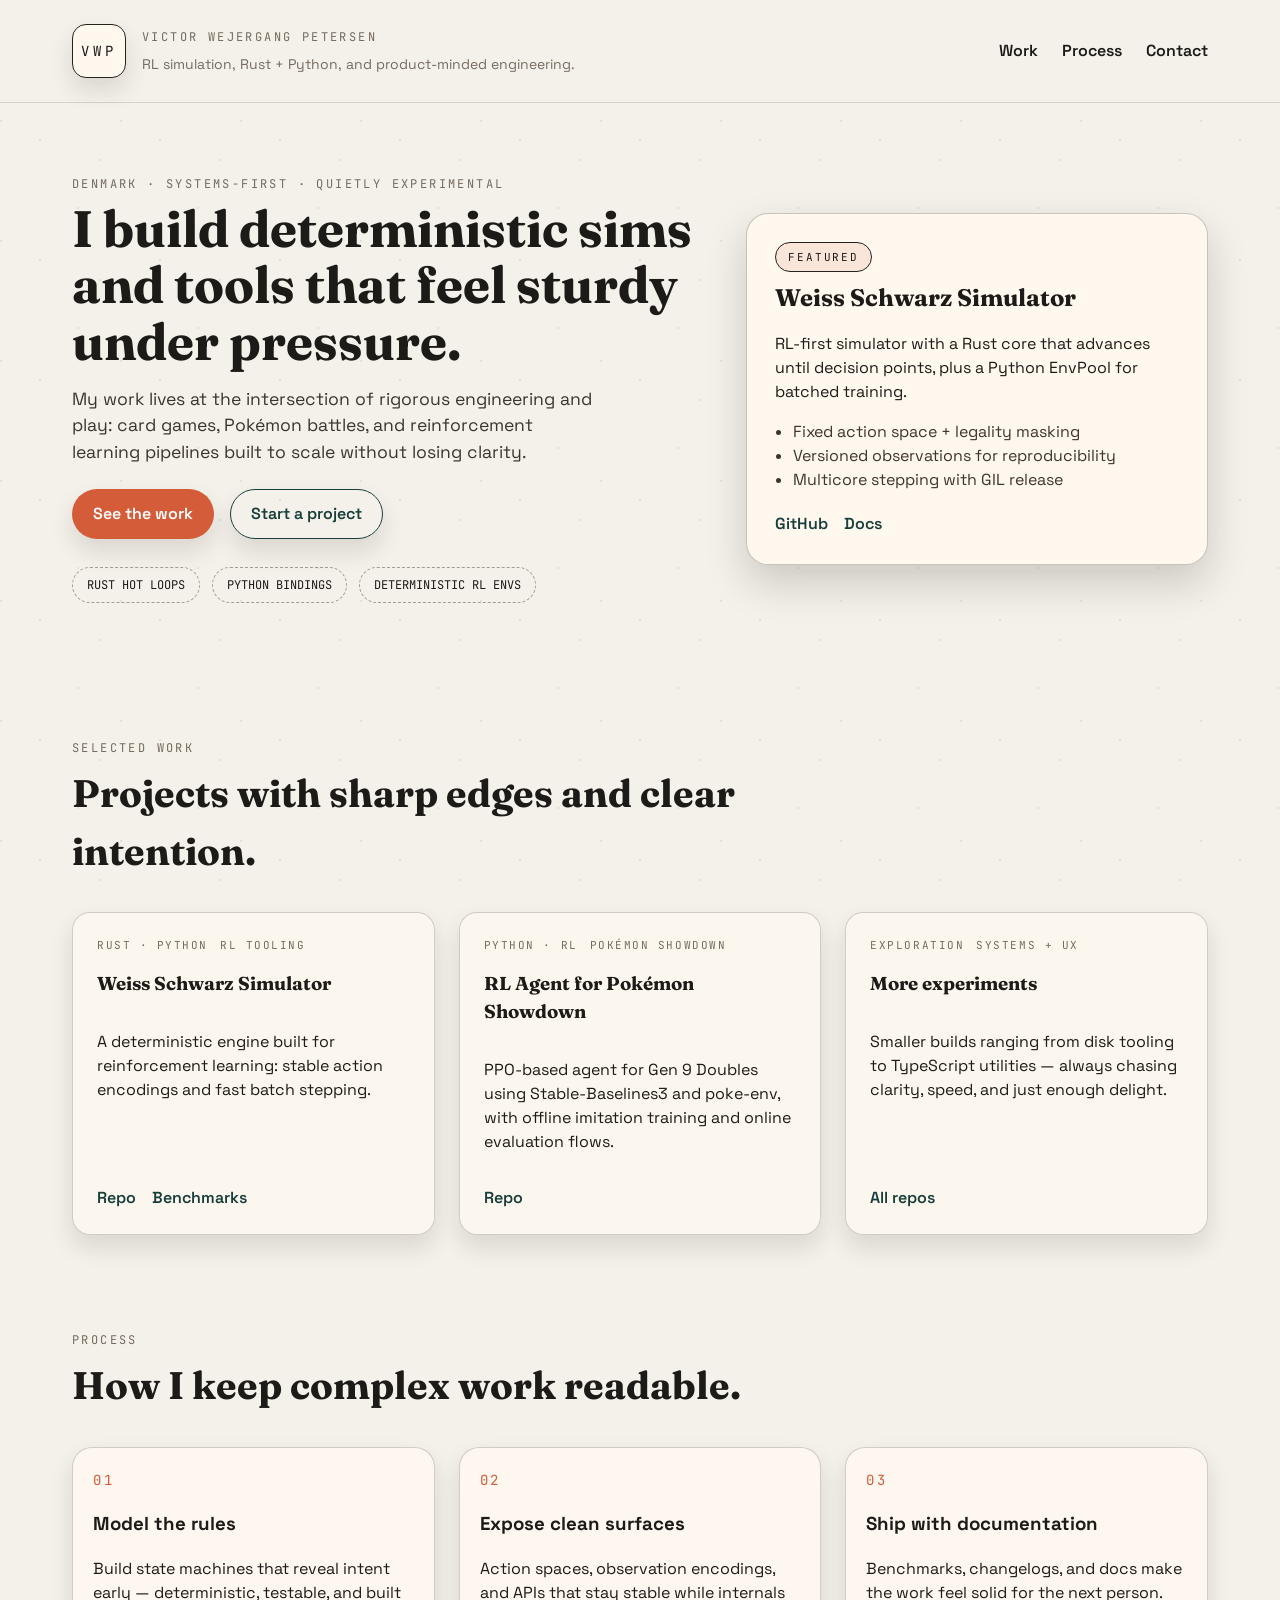
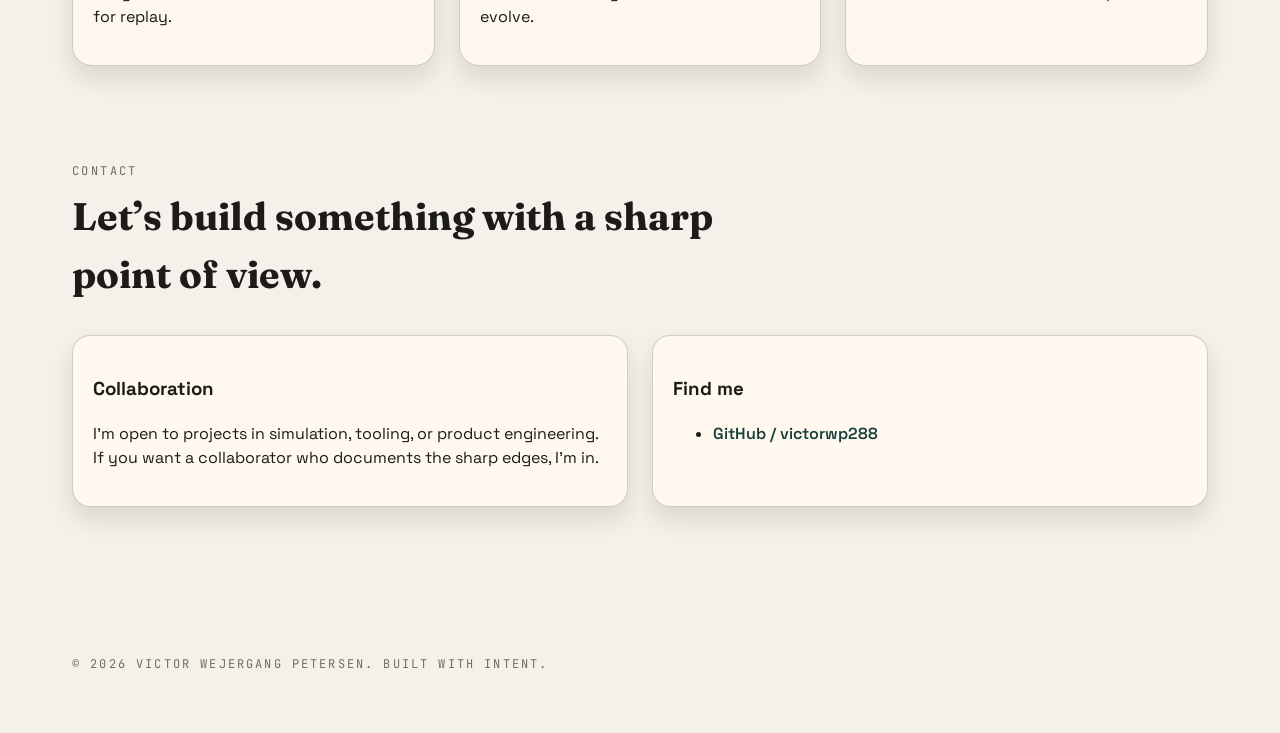
==== index.html @ e4e2240c "init" ====
<!doctype html>
<html lang="en">
  <head>
    <meta charset="UTF-8" />
    <meta name="viewport" content="width=device-width, initial-scale=1" />
    <title>Victor W. Petersen — Portfolio</title>
    <meta
      name="description"
      content="Portfolio of Victor Wejergang Petersen — RL simulation, Rust + Python, and thoughtful product engineering."
    />
    <link rel="preconnect" href="https://fonts.googleapis.com" />
    <link rel="preconnect" href="https://fonts.gstatic.com" crossorigin />
    <link
      href="https://fonts.googleapis.com/css2?family=Fraunces:opsz,wght@9..144,300..900&family=JetBrains+Mono:wght@400;600&family=Space+Grotesk:wght@400;500;600;700&display=swap"
      rel="stylesheet"
    />
    <link rel="stylesheet" href="styles.css" />
  </head>
  <body>
    <div class="texture" aria-hidden="true"></div>

    <header class="site-header">
      <div class="brand">
        <div class="monogram" aria-hidden="true">VWP</div>
        <div>
          <p class="eyebrow">Victor Wejergang Petersen</p>
          <p class="tagline">RL simulation, Rust + Python, and product-minded engineering.</p>
        </div>
      </div>
      <nav class="site-nav">
        <a href="#work">Work</a>
        <a href="#process">Process</a>
        <a href="#contact">Contact</a>
      </nav>
    </header>

    <main>
      <section class="hero" id="top">
        <div class="hero-copy" data-reveal>
          <p class="eyebrow">Denmark · Systems-first · Quietly experimental</p>
          <h1>
            I build deterministic sims and tools that feel sturdy under pressure.
          </h1>
          <p class="lead">
            My work lives at the intersection of rigorous engineering and play: card
            games, Pokémon battles, and reinforcement learning pipelines built to
            scale without losing clarity.
          </p>
          <div class="cta">
            <a class="button" href="#work">See the work</a>
            <a class="button ghost" href="#contact">Start a project</a>
          </div>
          <div class="quick-facts">
            <span>Rust hot loops</span>
            <span>Python bindings</span>
            <span>Deterministic RL envs</span>
          </div>
        </div>

        <aside class="hero-card" data-reveal>
          <div class="stamp">Featured</div>
          <h2>Weiss Schwarz Simulator</h2>
          <p>
            RL-first simulator with a Rust core that advances until decision points,
            plus a Python EnvPool for batched training.
          </p>
          <ul>
            <li>Fixed action space + legality masking</li>
            <li>Versioned observations for reproducibility</li>
            <li>Multicore stepping with GIL release</li>
          </ul>
          <div class="card-links">
            <a href="https://github.com/victorwp288/weiss-schwarz-simulator">GitHub</a>
            <a href="https://victorwp288.github.io/weiss-schwarz-simulator/">Docs</a>
          </div>
        </aside>
      </section>

      <section class="section" id="work">
        <div class="section-header" data-reveal>
          <p class="eyebrow">Selected work</p>
          <h2>Projects with sharp edges and clear intention.</h2>
        </div>

        <div class="work-grid">
          <article class="work-card" data-reveal>
            <div class="work-meta">
              <span>Rust · Python</span>
              <span>RL tooling</span>
            </div>
            <h3>Weiss Schwarz Simulator</h3>
            <p>
              A deterministic engine built for reinforcement learning: stable action
              encodings and fast batch stepping.
            </p>
            <div class="work-links">
              <a href="https://github.com/victorwp288/weiss-schwarz-simulator">Repo</a>
              <a href="https://victorwp288.github.io/weiss-schwarz-simulator/benchmarks">Benchmarks</a>
            </div>
          </article>

          <article class="work-card" data-reveal>
            <div class="work-meta">
              <span>Python · RL</span>
              <span>Pokémon Showdown</span>
            </div>
            <h3>RL Agent for Pokémon Showdown</h3>
            <p>
              PPO-based agent for Gen 9 Doubles using Stable-Baselines3 and poke-env,
              with offline imitation training and online evaluation flows.
            </p>
            <div class="work-links">
              <a href="https://github.com/victorwp288/poke_rl_doubles">Repo</a>
            </div>
          </article>

          <article class="work-card" data-reveal>
            <div class="work-meta">
              <span>Exploration</span>
              <span>Systems + UX</span>
            </div>
            <h3>More experiments</h3>
            <p>
              Smaller builds ranging from disk tooling to TypeScript utilities —
              always chasing clarity, speed, and just enough delight.
            </p>
            <div class="work-links">
              <a href="https://github.com/victorwp288?tab=repositories">All repos</a>
            </div>
          </article>
        </div>
      </section>

      <section class="section" id="process">
        <div class="section-header" data-reveal>
          <p class="eyebrow">Process</p>
          <h2>How I keep complex work readable.</h2>
        </div>

        <div class="process-grid">
          <div class="process-card" data-reveal>
            <span class="process-number">01</span>
            <h3>Model the rules</h3>
            <p>
              Build state machines that reveal intent early — deterministic,
              testable, and built for replay.
            </p>
          </div>
          <div class="process-card" data-reveal>
            <span class="process-number">02</span>
            <h3>Expose clean surfaces</h3>
            <p>
              Action spaces, observation encodings, and APIs that stay stable while
              internals evolve.
            </p>
          </div>
          <div class="process-card" data-reveal>
            <span class="process-number">03</span>
            <h3>Ship with documentation</h3>
            <p>
              Benchmarks, changelogs, and docs make the work feel solid for the next
              person.
            </p>
          </div>
        </div>
      </section>

      <section class="section" id="contact">
        <div class="section-header" data-reveal>
          <p class="eyebrow">Contact</p>
          <h2>Let’s build something with a sharp point of view.</h2>
        </div>

        <div class="contact-grid" data-reveal>
          <div class="contact-card">
            <h3>Collaboration</h3>
            <p>
              I’m open to projects in simulation, tooling, or product engineering.
              If you want a collaborator who documents the sharp edges, I’m in.
            </p>
          </div>
          <div class="contact-card">
            <h3>Find me</h3>
            <ul>
              <li><a href="https://github.com/victorwp288">GitHub / victorwp288</a></li>
            </ul>
          </div>
        </div>
      </section>
    </main>

    <footer class="site-footer">
      <p>© <span id="year"></span> Victor Wejergang Petersen. Built with intent.</p>
    </footer>

    <script src="script.js"></script>
  </body>
</html>
---- styles.css ----
:root {
  color-scheme: light;
  --bg: #f4f1ea;
  --paper: #fff8ef;
  --ink: #1d1b18;
  --muted: #756b5f;
  --accent: #d45c39;
  --accent-dark: #173e3a;
  --border: #25211c;
  --shadow: 0 18px 40px rgba(23, 20, 16, 0.18);
  --shadow-soft: 0 12px 24px rgba(23, 20, 16, 0.12);
  --radius: 22px;
  --display: "Fraunces", serif;
  --body: "Space Grotesk", system-ui, sans-serif;
  --mono: "JetBrains Mono", ui-monospace, SFMono-Regular, SFMono-Regular, Menlo, Monaco, Consolas, "Liberation Mono",
    "Courier New", monospace;
}

* {
  box-sizing: border-box;
}

body {
  margin: 0;
  font-family: var(--body);
  background: var(--bg);
  color: var(--ink);
  line-height: 1.5;
}

.texture {
  position: fixed;
  inset: 0;
  pointer-events: none;
  background-image: url("data:image/svg+xml,%3Csvg xmlns='http://www.w3.org/2000/svg' width='120' height='120' viewBox='0 0 120 120'%3E%3Ccircle cx='1' cy='1' r='1' fill='%23d3cbbf'/%3E%3Ccircle cx='40' cy='20' r='1' fill='%23d3cbbf'/%3E%3Ccircle cx='78' cy='88' r='1' fill='%23d3cbbf'/%3E%3Ccircle cx='100' cy='40' r='1' fill='%23d3cbbf'/%3E%3C/svg%3E");
  opacity: 0.45;
  mix-blend-mode: multiply;
  z-index: 0;
}

.site-header {
  position: sticky;
  top: 0;
  z-index: 10;
  display: flex;
  justify-content: space-between;
  align-items: center;
  padding: 24px clamp(24px, 6vw, 72px);
  background: rgba(244, 241, 234, 0.85);
  backdrop-filter: blur(8px);
  border-bottom: 1px solid rgba(37, 33, 28, 0.15);
}

.brand {
  display: flex;
  gap: 16px;
  align-items: center;
}

.monogram {
  width: 54px;
  height: 54px;
  display: grid;
  place-items: center;
  font-family: var(--mono);
  font-size: 14px;
  letter-spacing: 0.3em;
  border: 1px solid var(--border);
  border-radius: 14px;
  background: var(--paper);
  box-shadow: var(--shadow-soft);
}

.eyebrow {
  font-family: var(--mono);
  font-size: 12px;
  text-transform: uppercase;
  letter-spacing: 0.2em;
  color: var(--muted);
  margin: 0 0 8px 0;
}

.tagline {
  margin: 0;
  font-size: 14px;
  color: var(--muted);
}

.site-nav {
  display: flex;
  gap: 24px;
  font-weight: 600;
}

.site-nav a {
  text-decoration: none;
  color: var(--ink);
  position: relative;
}

.site-nav a::after {
  content: "";
  position: absolute;
  left: 0;
  bottom: -6px;
  width: 100%;
  height: 2px;
  background: var(--accent);
  transform: scaleX(0);
  transform-origin: right;
  transition: transform 0.25s ease;
}

.site-nav a:hover::after,
.site-nav a:focus-visible::after {
  transform: scaleX(1);
  transform-origin: left;
}

main {
  position: relative;
  z-index: 1;
  padding: 0 clamp(24px, 6vw, 72px) 80px;
}

.hero {
  display: grid;
  grid-template-columns: minmax(0, 1.15fr) minmax(0, 0.85fr);
  gap: 48px;
  padding: 72px 0 64px;
  align-items: center;
}

.hero h1 {
  font-family: var(--display);
  font-size: clamp(2.6rem, 4vw, 4.4rem);
  margin: 0 0 16px;
  line-height: 1.1;
}

.lead {
  font-size: 1.1rem;
  margin: 0 0 24px;
  color: #3c352d;
  max-width: 520px;
}

.cta {
  display: flex;
  gap: 16px;
  flex-wrap: wrap;
}

.button {
  display: inline-flex;
  align-items: center;
  gap: 10px;
  padding: 12px 20px;
  border-radius: 999px;
  background: var(--accent);
  color: #fff;
  font-weight: 600;
  text-decoration: none;
  box-shadow: var(--shadow-soft);
  border: 1px solid transparent;
}

.button.ghost {
  background: transparent;
  color: var(--accent-dark);
  border-color: var(--accent-dark);
}

.quick-facts {
  display: flex;
  flex-wrap: wrap;
  gap: 12px;
  margin-top: 28px;
}

.quick-facts span {
  padding: 8px 14px;
  border-radius: 999px;
  border: 1px dashed rgba(37, 33, 28, 0.4);
  font-family: var(--mono);
  font-size: 12px;
  text-transform: uppercase;
}

.hero-card {
  position: relative;
  padding: 28px;
  border-radius: var(--radius);
  background: var(--paper);
  border: 1px solid rgba(37, 33, 28, 0.25);
  box-shadow: var(--shadow);
}

.hero-card h2 {
  font-family: var(--display);
  margin: 8px 0 12px;
}

.hero-card ul {
  padding-left: 18px;
  margin: 0 0 20px;
  color: #3c352d;
}

.stamp {
  display: inline-block;
  padding: 6px 12px;
  border-radius: 999px;
  border: 1px solid var(--border);
  font-family: var(--mono);
  font-size: 11px;
  letter-spacing: 0.18em;
  text-transform: uppercase;
  background: rgba(212, 92, 57, 0.12);
}

.card-links {
  display: flex;
  gap: 16px;
}

.card-links a,
.work-links a,
.contact-card a {
  color: var(--accent-dark);
  font-weight: 600;
  text-decoration: none;
}

.section {
  padding: 72px 0 24px;
}

.section-header {
  max-width: 720px;
  margin-bottom: 32px;
}

.section-header h2 {
  font-family: var(--display);
  font-size: clamp(2rem, 3vw, 3rem);
  margin: 0;
}

.work-grid {
  display: grid;
  grid-template-columns: repeat(auto-fit, minmax(240px, 1fr));
  gap: 24px;
}

.work-card {
  padding: 24px;
  border-radius: 18px;
  border: 1px solid rgba(37, 33, 28, 0.2);
  background: rgba(255, 248, 239, 0.75);
  box-shadow: var(--shadow-soft);
  display: flex;
  flex-direction: column;
  gap: 16px;
}

.work-meta {
  display: flex;
  gap: 12px;
  font-family: var(--mono);
  font-size: 11px;
  text-transform: uppercase;
  letter-spacing: 0.14em;
  color: var(--muted);
}

.work-card h3 {
  font-family: var(--display);
  margin: 0;
}

.work-links {
  display: flex;
  gap: 16px;
  margin-top: auto;
}

.process-grid {
  display: grid;
  grid-template-columns: repeat(auto-fit, minmax(220px, 1fr));
  gap: 24px;
}

.process-card {
  padding: 20px;
  border-radius: 20px;
  border: 1px solid rgba(37, 33, 28, 0.2);
  background: #fdf7ef;
  box-shadow: var(--shadow-soft);
}

.process-number {
  font-family: var(--mono);
  font-size: 14px;
  letter-spacing: 0.2em;
  color: var(--accent);
}

.contact-grid {
  display: grid;
  grid-template-columns: repeat(auto-fit, minmax(220px, 1fr));
  gap: 24px;
}

.contact-card {
  padding: 20px;
  border-radius: 18px;
  border: 1px solid rgba(37, 33, 28, 0.2);
  background: var(--paper);
  box-shadow: var(--shadow-soft);
}

.site-footer {
  padding: 32px clamp(24px, 6vw, 72px) 48px;
  font-family: var(--mono);
  font-size: 12px;
  text-transform: uppercase;
  letter-spacing: 0.18em;
  color: var(--muted);
}

[data-reveal] {
  opacity: 0;
  transform: translateY(18px);
  transition: opacity 0.6s ease, transform 0.6s ease;
}

[data-reveal].is-visible {
  opacity: 1;
  transform: translateY(0);
}

@media (max-width: 900px) {
  .site-header {
    flex-direction: column;
    align-items: flex-start;
    gap: 16px;
  }

  .hero {
    grid-template-columns: 1fr;
  }

  .site-nav {
    flex-wrap: wrap;
  }
}

@media (max-width: 600px) {
  .cta {
    flex-direction: column;
  }

  .site-header {
    position: static;
  }
}

@media (prefers-reduced-motion: reduce) {
  * {
    scroll-behavior: auto !important;
  }

  [data-reveal] {
    transition: none;
  }
}
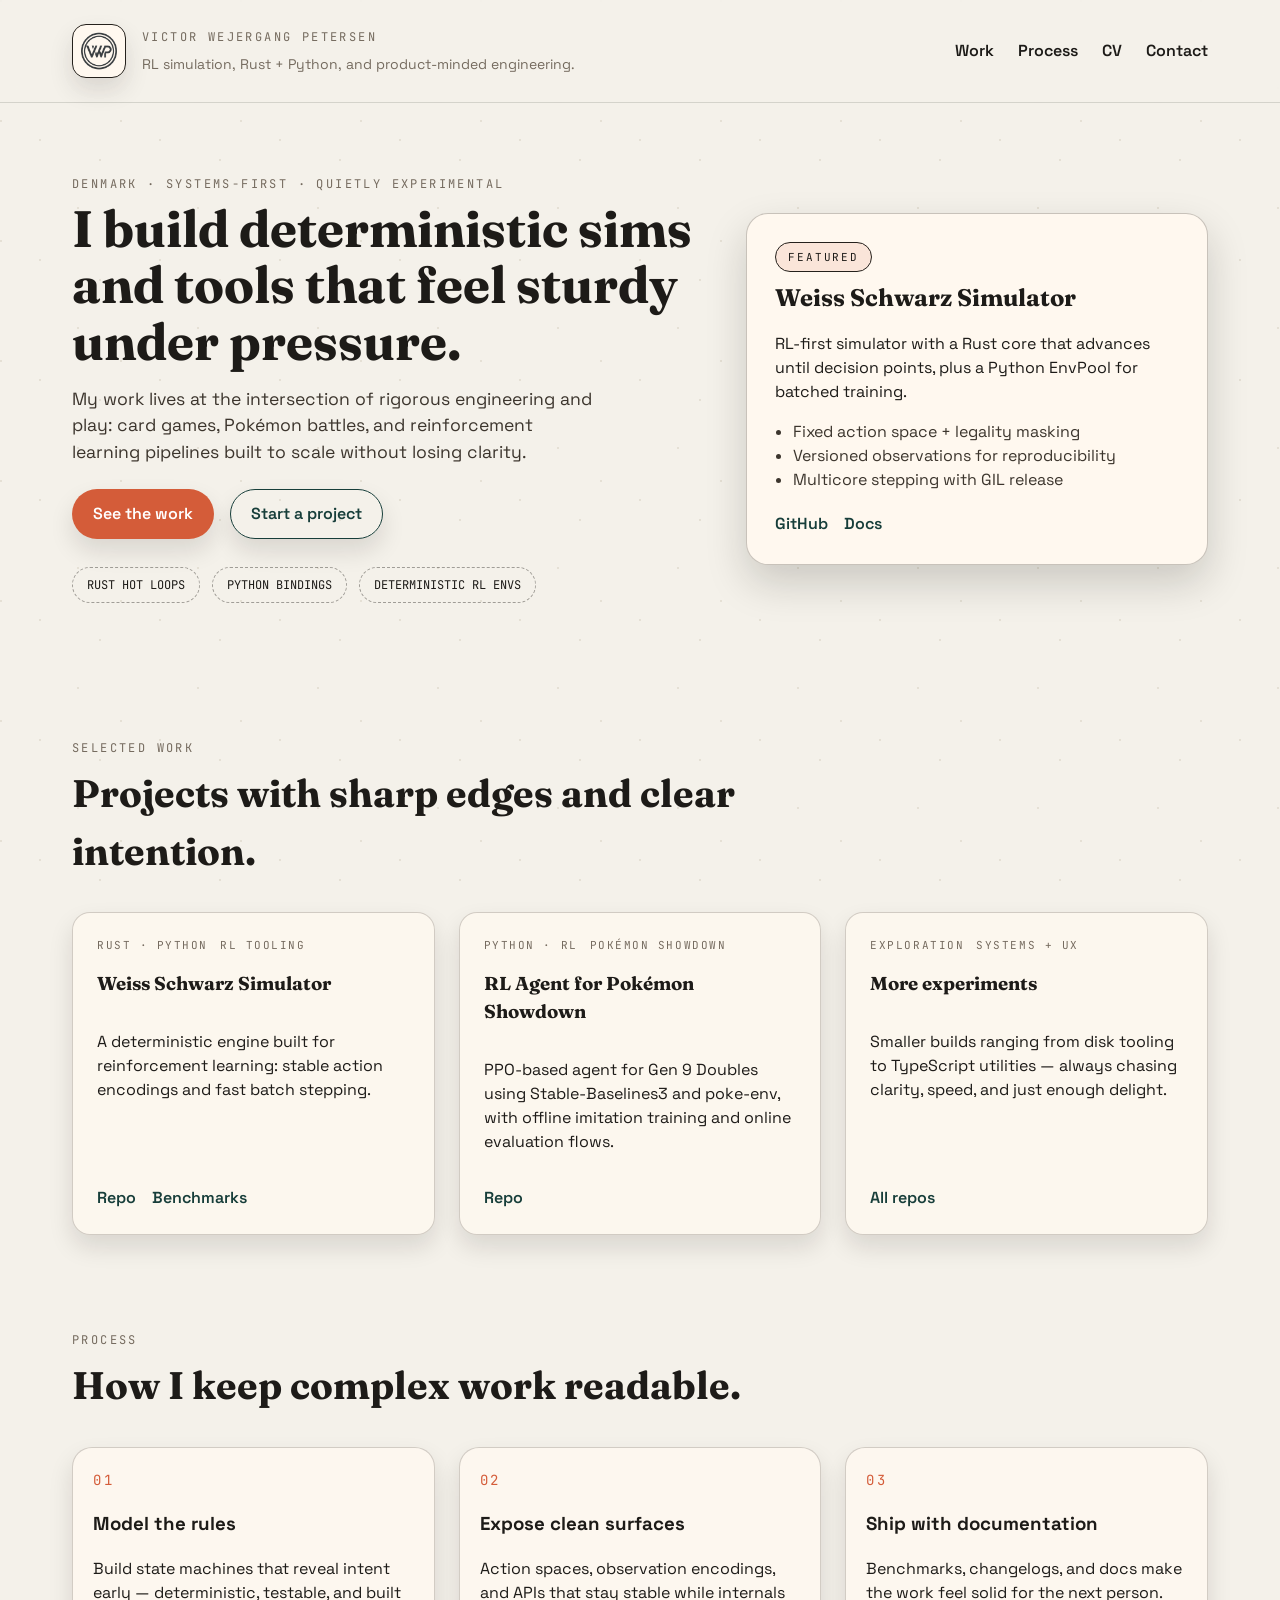
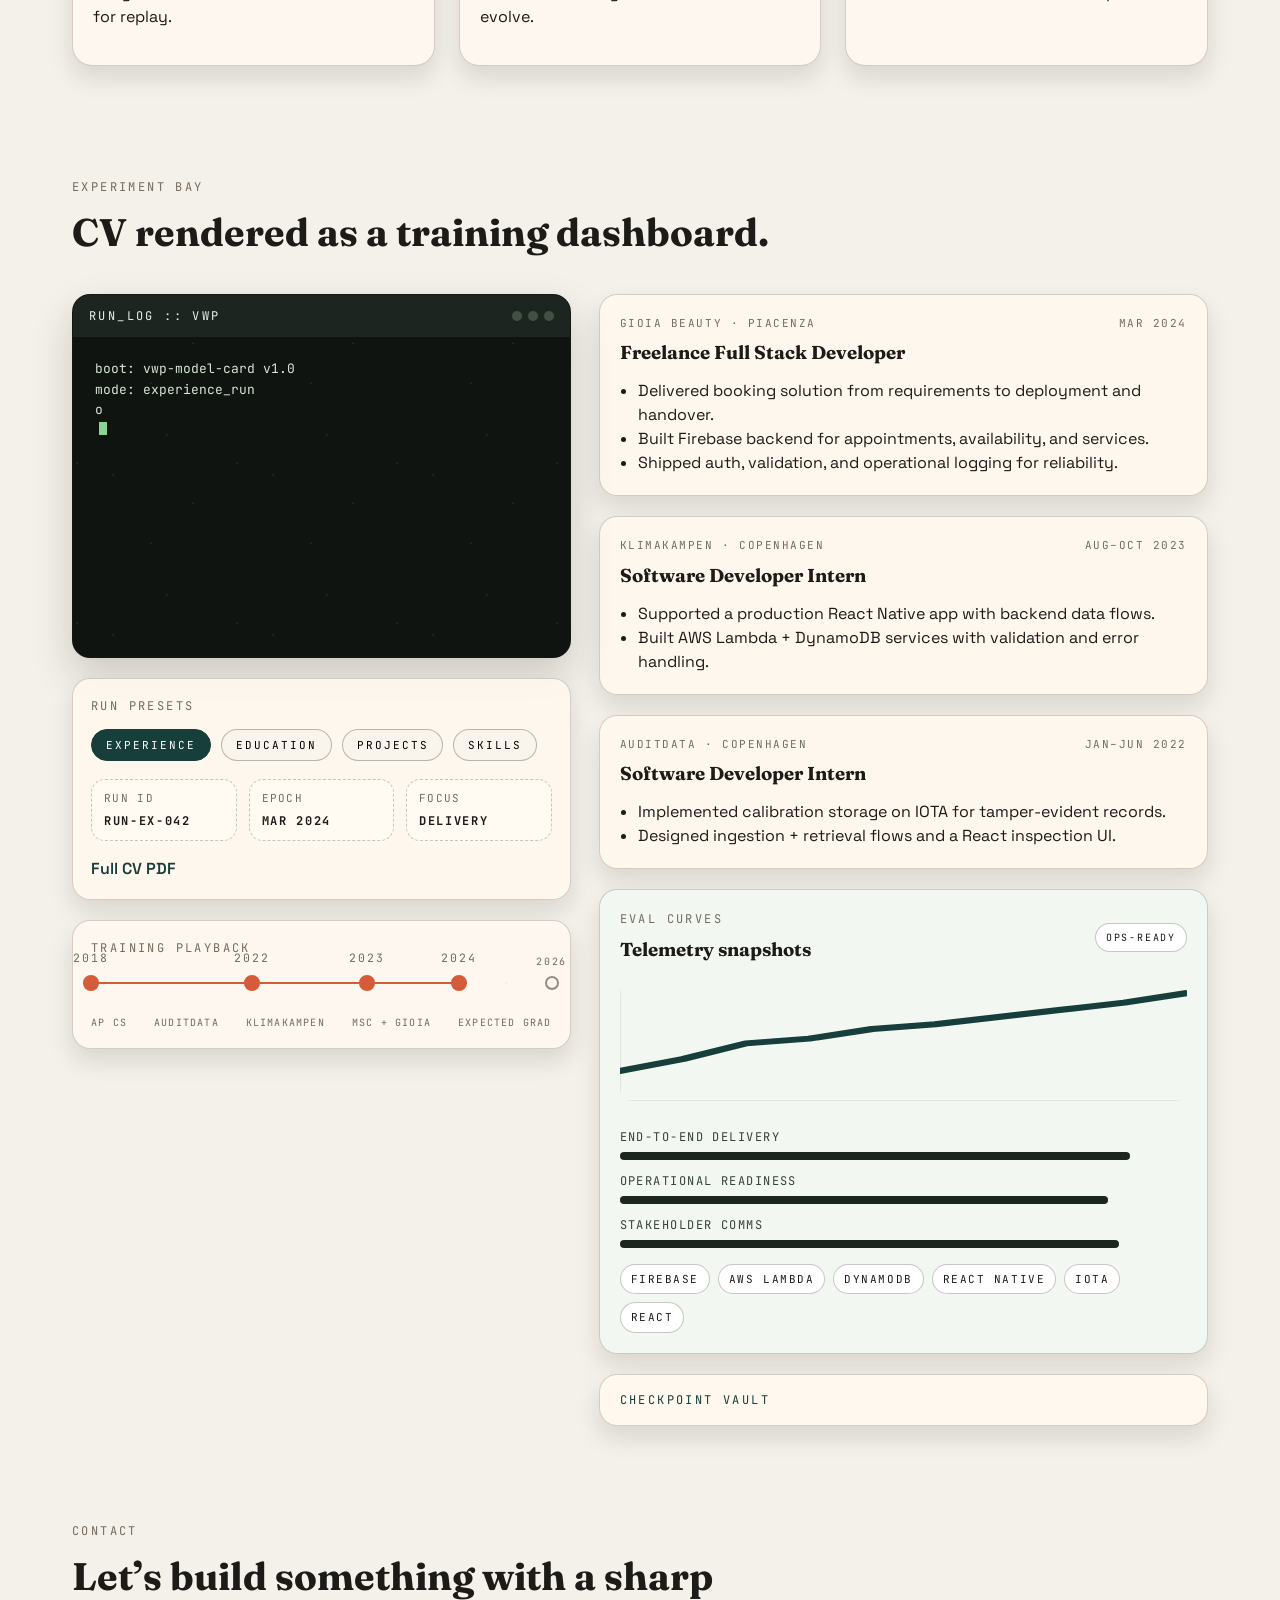
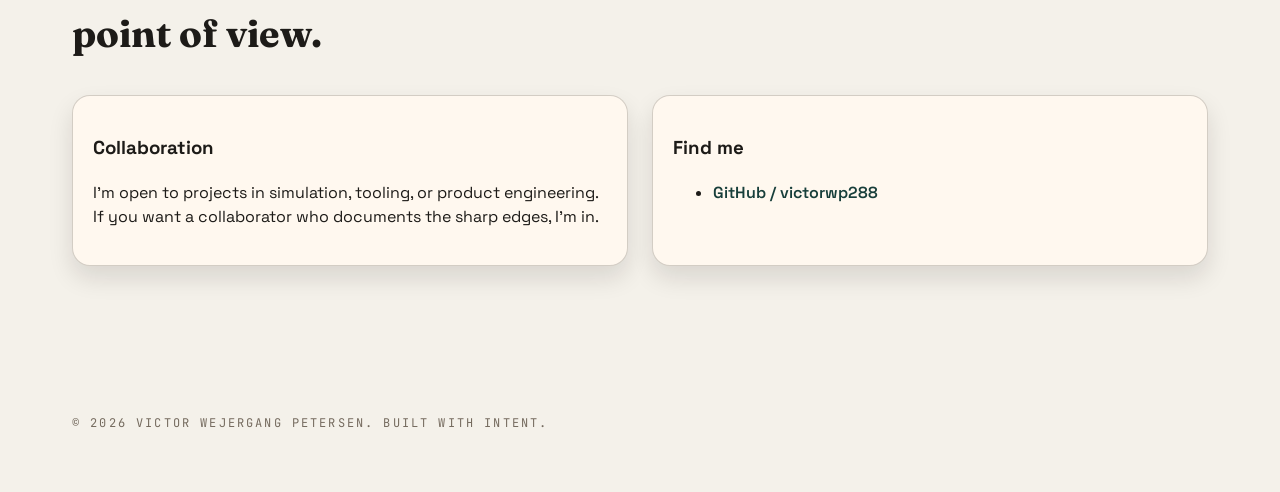
==== commit 22e61a4f: "init" ====
--- a/index.html
+++ b/index.html
@@ -10,6 +10,7 @@
     />
     <link rel="preconnect" href="https://fonts.googleapis.com" />
     <link rel="preconnect" href="https://fonts.gstatic.com" crossorigin />
+    <link rel="icon" type="image/png" href="vwp.png" />
     <link
       href="https://fonts.googleapis.com/css2?family=Fraunces:opsz,wght@9..144,300..900&family=JetBrains+Mono:wght@400;600&family=Space+Grotesk:wght@400;500;600;700&display=swap"
       rel="stylesheet"
@@ -21,7 +22,9 @@
 
     <header class="site-header">
       <div class="brand">
-        <div class="monogram" aria-hidden="true">VWP</div>
+        <div class="logo-mark">
+          <img src="vwp.png" alt="VWP logo" />
+        </div>
         <div>
           <p class="eyebrow">Victor Wejergang Petersen</p>
           <p class="tagline">RL simulation, Rust + Python, and product-minded engineering.</p>
@@ -30,6 +33,7 @@
       <nav class="site-nav">
         <a href="#work">Work</a>
         <a href="#process">Process</a>
+        <a href="#cv">CV</a>
         <a href="#contact">Contact</a>
       </nav>
     </header>
@@ -165,6 +169,126 @@
         </div>
       </section>
 
+      <section class="section cv-section" id="cv">
+        <div class="section-header" data-reveal>
+          <p class="eyebrow">Experiment bay</p>
+          <h2>CV rendered as a training dashboard.</h2>
+        </div>
+
+        <div class="lab">
+          <div class="lab-left">
+            <div class="terminal" data-reveal data-terminal>
+              <div class="terminal-header">
+                <span>RUN_LOG :: vwp</span>
+                <div class="terminal-dots">
+                  <span></span>
+                  <span></span>
+                  <span></span>
+                </div>
+              </div>
+              <div class="terminal-body" id="terminalOutput" aria-live="polite"></div>
+            </div>
+
+            <div class="run-selector" data-reveal>
+              <p class="eyebrow">Run presets</p>
+              <div class="chip-row" aria-label="CV presets">
+                <button class="chip is-active" aria-pressed="true" data-run="experience">
+                  Experience
+                </button>
+                <button class="chip" aria-pressed="false" data-run="education">
+                  Education
+                </button>
+                <button class="chip" aria-pressed="false" data-run="projects">
+                  Projects
+                </button>
+                <button class="chip" aria-pressed="false" data-run="skills">
+                  Skills
+                </button>
+              </div>
+              <div class="run-meta-panel">
+                <div class="meta-item">
+                  <span>Run ID</span>
+                  <strong id="runId">RUN-EX-042</strong>
+                </div>
+                <div class="meta-item">
+                  <span>Epoch</span>
+                  <strong id="runEpoch">Mar 2024</strong>
+                </div>
+                <div class="meta-item">
+                  <span>Focus</span>
+                  <strong id="runFocus">Delivery</strong>
+                </div>
+              </div>
+              <a class="mini-link" href="CV.pdf" target="_blank" rel="noopener">Full CV PDF</a>
+            </div>
+
+            <div class="playback" data-reveal>
+              <p class="eyebrow">Training playback</p>
+              <div class="playback-track" id="playbackTrack" aria-hidden="true">
+                <div class="playback-progress" id="playbackProgress"></div>
+                <span class="playback-node" data-pos="0" data-label="2018"></span>
+                <span class="playback-node" data-pos="0.35" data-label="2022"></span>
+                <span class="playback-node" data-pos="0.6" data-label="2023"></span>
+                <span class="playback-node" data-pos="0.8" data-label="2024"></span>
+                <span class="playback-node" data-pos="1" data-label="2026"></span>
+              </div>
+              <div class="playback-labels">
+                <span>AP CS</span>
+                <span>Auditdata</span>
+                <span>Klimakampen</span>
+                <span>MSc + Gioia</span>
+                <span>Expected grad</span>
+              </div>
+            </div>
+          </div>
+
+          <div class="lab-right">
+            <div class="run-deck" id="runDeck"></div>
+
+            <div class="eval-panel" data-reveal>
+              <div class="eval-header">
+                <div>
+                  <p class="eyebrow">Eval curves</p>
+                  <h3>Telemetry snapshots</h3>
+                </div>
+                <span class="eval-tag" id="evalTag">seeded</span>
+              </div>
+              <svg
+                class="sparkline"
+                viewBox="0 0 100 40"
+                preserveAspectRatio="none"
+                aria-hidden="true"
+              >
+                <polyline id="sparkline" points=""></polyline>
+              </svg>
+              <div class="metric-list" id="metricList"></div>
+              <div class="tag-grid" id="tagGrid"></div>
+            </div>
+
+            <details class="checkpoint" data-reveal>
+              <summary>Checkpoint vault</summary>
+              <div class="checkpoint-body">
+                <div class="checkpoint-card">
+                  <span class="checkpoint-tag">Certification</span>
+                  <h4>PADI Divemaster</h4>
+                  <p>Certified · diving discipline + calm under pressure.</p>
+                </div>
+                <div class="checkpoint-card">
+                  <span class="checkpoint-tag">Languages</span>
+                  <h4>Danish / English</h4>
+                  <p>Native Danish · fluent English.</p>
+                </div>
+                <div class="checkpoint-card">
+                  <span class="checkpoint-tag">Semester Abroad</span>
+                  <h4>Eindhoven, NL</h4>
+                  <p>Studied abroad with a focus on systems and collaboration.</p>
+                </div>
+              </div>
+            </details>
+          </div>
+        </div>
+      </section>
+
       <section class="section" id="contact">
         <div class="section-header" data-reveal>
           <p class="eyebrow">Contact</p>
--- a/styles.css
+++ b/styles.css
@@ -57,18 +57,21 @@
   align-items: center;
 }
 
-.monogram {
+.logo-mark {
   width: 54px;
   height: 54px;
   display: grid;
   place-items: center;
-  font-family: var(--mono);
-  font-size: 14px;
-  letter-spacing: 0.3em;
   border: 1px solid var(--border);
   border-radius: 14px;
   background: var(--paper);
   box-shadow: var(--shadow-soft);
+}
+
+.logo-mark img {
+  width: 94%;
+  height: 94%;
+  object-fit: contain;
 }
 
 .eyebrow {
@@ -247,6 +250,478 @@
   margin: 0;
 }
 
+.cv-section {
+  margin-top: 16px;
+  overflow-anchor: none;
+}
+
+.lab {
+  display: grid;
+  grid-template-columns: minmax(0, 0.9fr) minmax(0, 1.1fr);
+  gap: 28px;
+  align-items: start;
+}
+
+.lab-left,
+.lab-right {
+  display: grid;
+  gap: 20px;
+}
+
+.terminal {
+  border-radius: 18px;
+  border: 1px solid rgba(37, 33, 28, 0.25);
+  background: #0f1411;
+  color: #e9f0e7;
+  box-shadow: var(--shadow);
+  overflow: hidden;
+  position: relative;
+}
+
+.terminal::after {
+  content: "";
+  position: absolute;
+  inset: 0;
+  background-image: url("data:image/svg+xml,%3Csvg xmlns='http://www.w3.org/2000/svg' width='160' height='160' viewBox='0 0 160 160'%3E%3Ccircle cx='4' cy='8' r='1' fill='%2336433a'/%3E%3Ccircle cx='40' cy='20' r='1' fill='%2336433a'/%3E%3Ccircle cx='78' cy='88' r='1' fill='%2336433a'/%3E%3Ccircle cx='120' cy='48' r='1' fill='%2336433a'/%3E%3Ccircle cx='94' cy='140' r='1' fill='%2336433a'/%3E%3C/svg%3E");
+  opacity: 0.35;
+  mix-blend-mode: screen;
+  pointer-events: none;
+  animation: noiseShift 6s steps(2, end) infinite;
+}
+
+.terminal-header,
+.terminal-body {
+  position: relative;
+  z-index: 1;
+}
+
+.terminal-header {
+  display: flex;
+  align-items: center;
+  justify-content: space-between;
+  padding: 12px 16px;
+  background: #1d2520;
+  font-family: var(--mono);
+  font-size: 12px;
+  letter-spacing: 0.2em;
+  text-transform: uppercase;
+}
+
+.terminal-dots {
+  display: flex;
+  gap: 6px;
+}
+
+.terminal-dots span {
+  width: 10px;
+  height: 10px;
+  border-radius: 50%;
+  display: inline-block;
+  background: #425043;
+}
+
+.terminal-body {
+  padding: 22px;
+  min-height: 320px;
+  font-family: var(--mono);
+  font-size: 13px;
+  line-height: 1.6;
+  color: #d8e6d6;
+}
+
+.terminal-line {
+  display: block;
+  white-space: pre-wrap;
+}
+
+.terminal-cursor {
+  display: inline-block;
+  width: 8px;
+  height: 1em;
+  background: #8bd495;
+  margin-left: 4px;
+  animation: blink 1s steps(2, start) infinite;
+}
+
+@keyframes blink {
+  0%,
+  100% {
+    opacity: 1;
+  }
+  50% {
+    opacity: 0;
+  }
+}
+
+.playback {
+  padding: 18px;
+  border-radius: 18px;
+  background: #fdf7ef;
+  border: 1px solid rgba(37, 33, 28, 0.2);
+  box-shadow: var(--shadow-soft);
+}
+
+.playback-track {
+  position: relative;
+  height: 32px;
+  margin: 10px 0 16px;
+  background: linear-gradient(90deg, rgba(37, 33, 28, 0.08) 0%, rgba(37, 33, 28, 0.08) 1px, transparent 1px)
+      0 50% / 10% 2px repeat-x;
+}
+
+.playback-progress {
+  position: absolute;
+  top: 50%;
+  left: 0;
+  height: 2px;
+  width: 0%;
+  transform: translateY(-50%);
+  background: var(--accent);
+  transition: width 0.3s ease;
+}
+
+.playback-node {
+  position: absolute;
+  top: 50%;
+  left: calc(var(--pos, 0) * 100%);
+  transform: translate(-50%, -50%);
+  width: 14px;
+  height: 14px;
+  border-radius: 50%;
+  border: 2px solid rgba(37, 33, 28, 0.5);
+  background: #fdf7ef;
+  transition: transform 0.2s ease, background 0.2s ease, border-color 0.2s ease;
+}
+
+.playback-node::after {
+  content: attr(data-label);
+  position: absolute;
+  top: -24px;
+  left: 50%;
+  transform: translateX(-50%);
+  font-family: var(--mono);
+  font-size: 10px;
+  letter-spacing: 0.18em;
+  text-transform: uppercase;
+  color: var(--muted);
+}
+
+.playback-node.is-active {
+  transform: translate(-50%, -50%) scale(1.15);
+  background: var(--accent);
+  border-color: var(--accent);
+}
+
+.playback-labels {
+  display: flex;
+  justify-content: space-between;
+  gap: 8px;
+  font-family: var(--mono);
+  font-size: 10px;
+  text-transform: uppercase;
+  letter-spacing: 0.12em;
+  color: var(--muted);
+}
+
+.run-selector {
+  padding: 18px;
+  border-radius: 18px;
+  background: rgba(255, 248, 239, 0.85);
+  border: 1px solid rgba(37, 33, 28, 0.2);
+  box-shadow: var(--shadow-soft);
+}
+
+.chip-row {
+  display: flex;
+  flex-wrap: wrap;
+  gap: 10px;
+  margin: 14px 0 18px;
+}
+
+.chip {
+  padding: 8px 14px;
+  border-radius: 999px;
+  border: 1px solid rgba(37, 33, 28, 0.3);
+  background: #f9f4ec;
+  font-family: var(--mono);
+  font-size: 11px;
+  text-transform: uppercase;
+  letter-spacing: 0.18em;
+  cursor: pointer;
+}
+
+.chip.is-active {
+  background: var(--accent-dark);
+  color: #fff;
+  border-color: var(--accent-dark);
+}
+
+.run-meta-panel {
+  display: grid;
+  grid-template-columns: repeat(auto-fit, minmax(140px, 1fr));
+  gap: 12px;
+}
+
+.meta-item {
+  padding: 10px 12px;
+  border-radius: 14px;
+  background: #fffaf2;
+  border: 1px dashed rgba(37, 33, 28, 0.25);
+  font-family: var(--mono);
+  font-size: 11px;
+  text-transform: uppercase;
+  letter-spacing: 0.12em;
+  color: var(--muted);
+}
+
+.meta-item strong {
+  display: block;
+  margin-top: 6px;
+  color: var(--ink);
+  font-size: 12px;
+  letter-spacing: 0.14em;
+}
+
+.mini-link {
+  display: inline-flex;
+  margin-top: 16px;
+  font-weight: 600;
+  color: var(--accent-dark);
+  text-decoration: none;
+}
+
+.run-deck {
+  display: grid;
+  gap: 20px;
+  min-height: 540px;
+}
+
+.run-card {
+  padding: 20px;
+  border-radius: 18px;
+  border: 1px solid rgba(37, 33, 28, 0.2);
+  background: rgba(255, 248, 239, 0.85);
+  box-shadow: var(--shadow-soft);
+}
+
+.run-card h3 {
+  font-family: var(--display);
+  margin: 8px 0 12px;
+}
+
+.run-card p {
+  margin: 0 0 10px;
+}
+
+.run-card ul {
+  padding-left: 18px;
+  margin: 0;
+}
+
+.run-meta {
+  display: flex;
+  justify-content: space-between;
+  font-family: var(--mono);
+  font-size: 11px;
+  text-transform: uppercase;
+  letter-spacing: 0.14em;
+  color: var(--muted);
+}
+
+.eval-panel {
+  padding: 20px;
+  border-radius: 18px;
+  border: 1px solid rgba(37, 33, 28, 0.2);
+  background: #f2f7f1;
+  box-shadow: var(--shadow-soft);
+}
+
+.eval-header {
+  display: flex;
+  justify-content: space-between;
+  align-items: center;
+  gap: 12px;
+}
+
+.eval-header h3 {
+  margin: 4px 0 0;
+  font-family: var(--display);
+}
+
+.eval-tag {
+  padding: 6px 10px;
+  border-radius: 999px;
+  border: 1px solid rgba(37, 33, 28, 0.25);
+  font-family: var(--mono);
+  font-size: 10px;
+  text-transform: uppercase;
+  letter-spacing: 0.18em;
+  background: #fff;
+}
+
+.sparkline {
+  width: 100%;
+  height: 120px;
+  margin: 16px 0 8px;
+  background: linear-gradient(
+      90deg,
+      rgba(37, 33, 28, 0.08) 0%,
+      rgba(37, 33, 28, 0.08) 1px,
+      transparent 1px,
+      transparent 10%
+    ),
+    linear-gradient(
+      0deg,
+      rgba(37, 33, 28, 0.08) 0%,
+      rgba(37, 33, 28, 0.08) 1px,
+      transparent 1px,
+      transparent 25%
+    );
+  border-radius: 12px;
+}
+
+.sparkline polyline {
+  fill: none;
+  stroke: var(--accent-dark);
+  stroke-width: 2;
+  stroke-linecap: round;
+  stroke-linejoin: round;
+  stroke-dasharray: 240;
+  stroke-dashoffset: 240;
+  transition: stroke-dashoffset 0.8s ease;
+}
+
+.sparkline.is-visible polyline {
+  stroke-dashoffset: 0;
+}
+
+.eval-panel:hover .sparkline polyline {
+  animation: pulse 1.6s ease-in-out infinite;
+}
+
+@keyframes pulse {
+  0%,
+  100% {
+    stroke-width: 2;
+    opacity: 0.8;
+  }
+  50% {
+    stroke-width: 3;
+    opacity: 1;
+  }
+}
+
+.metric {
+  display: grid;
+  gap: 6px;
+  margin-top: 12px;
+  font-family: var(--mono);
+  font-size: 12px;
+  text-transform: uppercase;
+  letter-spacing: 0.12em;
+  color: #36423a;
+}
+
+.metric-bar {
+  height: 8px;
+  border-radius: 999px;
+  background: #1d2520;
+  width: 0%;
+  transition: width 0.8s ease;
+}
+
+.metric-bar.is-visible {
+  width: calc(var(--value) * 100%);
+}
+
+.metric-list {
+  margin-top: 12px;
+}
+
+.tag-grid {
+  display: flex;
+  flex-wrap: wrap;
+  gap: 8px;
+  margin-top: 16px;
+}
+
+.tag-grid span {
+  padding: 6px 10px;
+  border-radius: 999px;
+  border: 1px solid rgba(37, 33, 28, 0.25);
+  font-family: var(--mono);
+  font-size: 11px;
+  text-transform: uppercase;
+  letter-spacing: 0.14em;
+  background: #fff;
+}
+
+.checkpoint {
+  padding: 0;
+  border-radius: 18px;
+  border: 1px solid rgba(37, 33, 28, 0.2);
+  background: #fff8ef;
+  box-shadow: var(--shadow-soft);
+  overflow: hidden;
+}
+
+.checkpoint summary {
+  cursor: pointer;
+  padding: 16px 20px;
+  font-family: var(--mono);
+  font-size: 12px;
+  text-transform: uppercase;
+  letter-spacing: 0.2em;
+  color: var(--accent-dark);
+  list-style: none;
+}
+
+.checkpoint summary::-webkit-details-marker {
+  display: none;
+}
+
+.checkpoint[open] summary {
+  border-bottom: 1px solid rgba(37, 33, 28, 0.15);
+}
+
+.checkpoint-body {
+  padding: 18px 20px 22px;
+  display: grid;
+  gap: 14px;
+}
+
+.checkpoint-card {
+  padding: 14px 16px;
+  border-radius: 14px;
+  background: #fff;
+  border: 1px dashed rgba(37, 33, 28, 0.25);
+}
+
+.checkpoint-card h4 {
+  margin: 6px 0 6px;
+  font-family: var(--display);
+}
+
+.checkpoint-tag {
+  font-family: var(--mono);
+  font-size: 10px;
+  letter-spacing: 0.18em;
+  text-transform: uppercase;
+  color: var(--muted);
+}
+
+@keyframes noiseShift {
+  0% {
+    transform: translate(0, 0);
+  }
+  50% {
+    transform: translate(-6px, 4px);
+  }
+  100% {
+    transform: translate(0, 0);
+  }
+}
+
 .work-grid {
   display: grid;
   grid-template-columns: repeat(auto-fit, minmax(240px, 1fr));
@@ -354,6 +829,14 @@
   .site-nav {
     flex-wrap: wrap;
   }
+
+  .lab {
+    grid-template-columns: 1fr;
+  }
+
+  .run-deck {
+    min-height: 0;
+  }
 }
 
 @media (max-width: 600px) {
@@ -374,4 +857,10 @@
   [data-reveal] {
     transition: none;
   }
-}
+
+  .terminal::after,
+  .terminal-cursor,
+  .eval-panel:hover .sparkline polyline {
+    animation: none;
+  }
+}
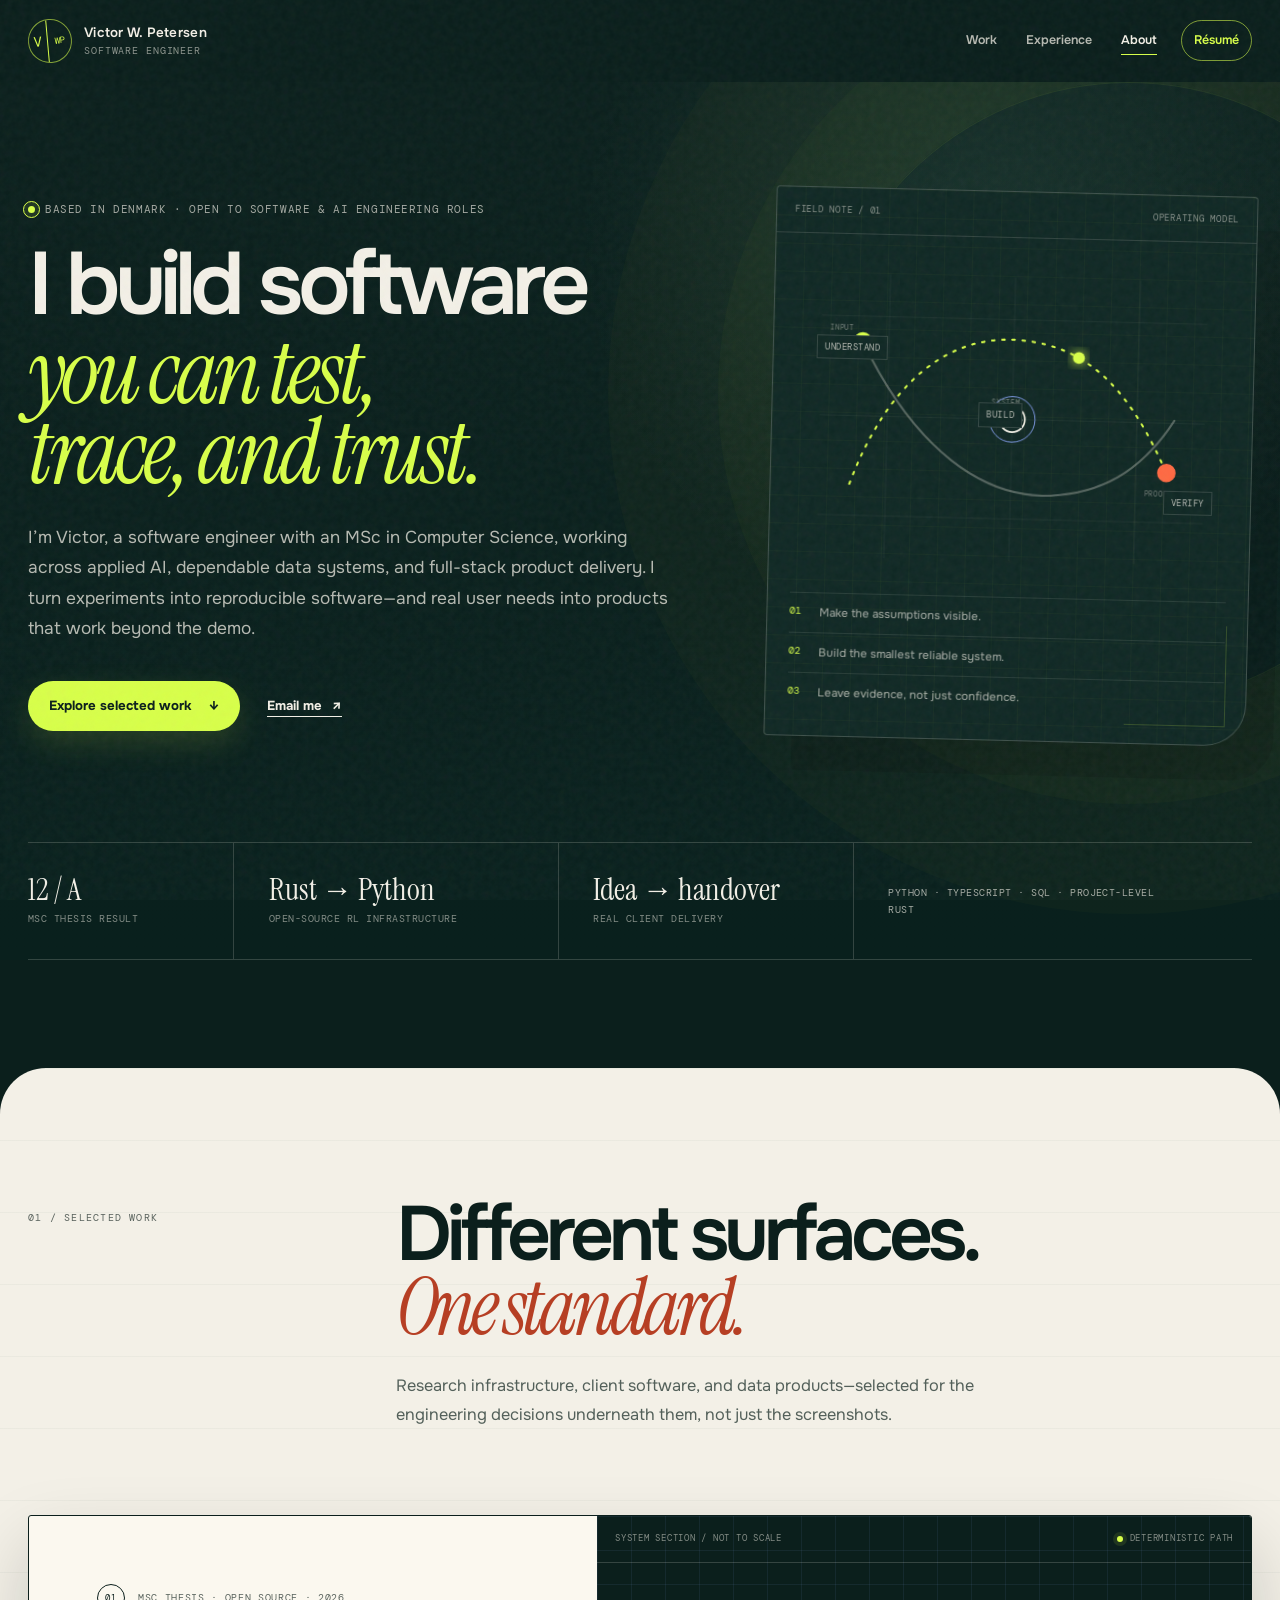
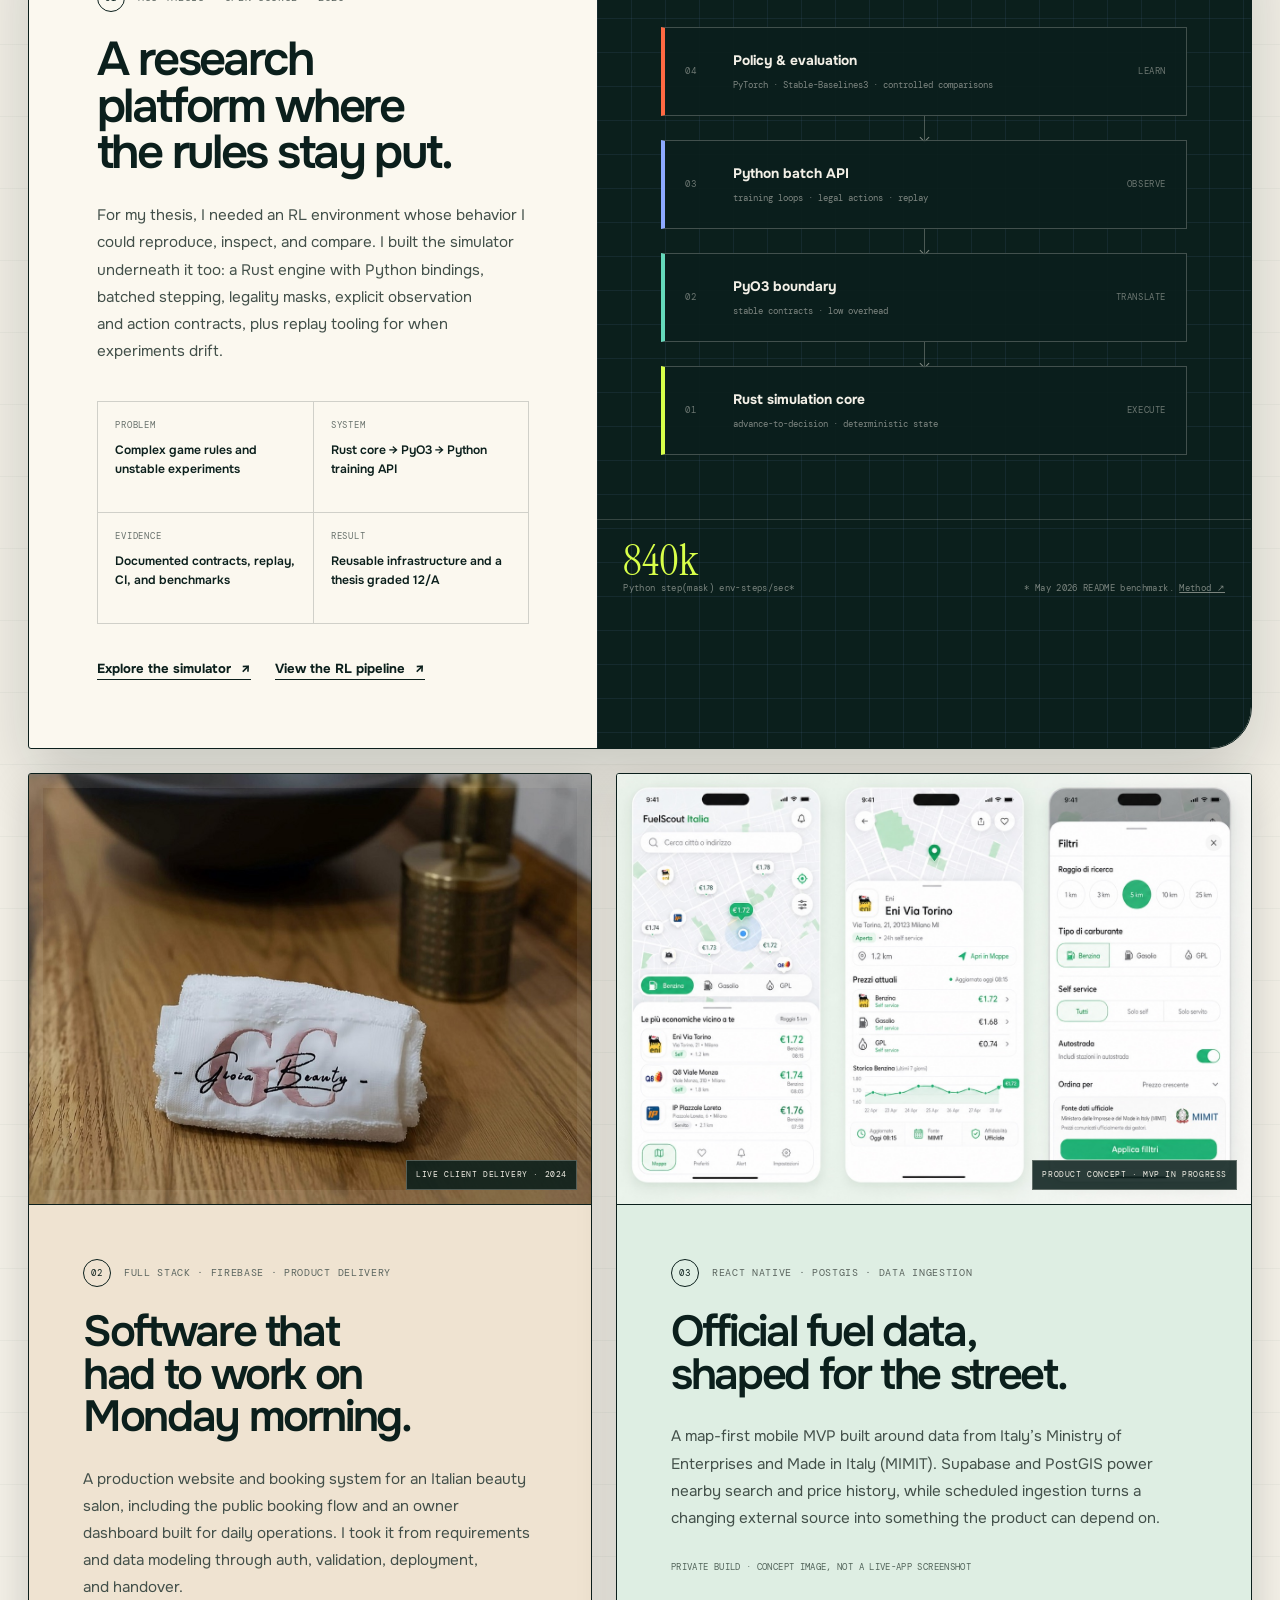
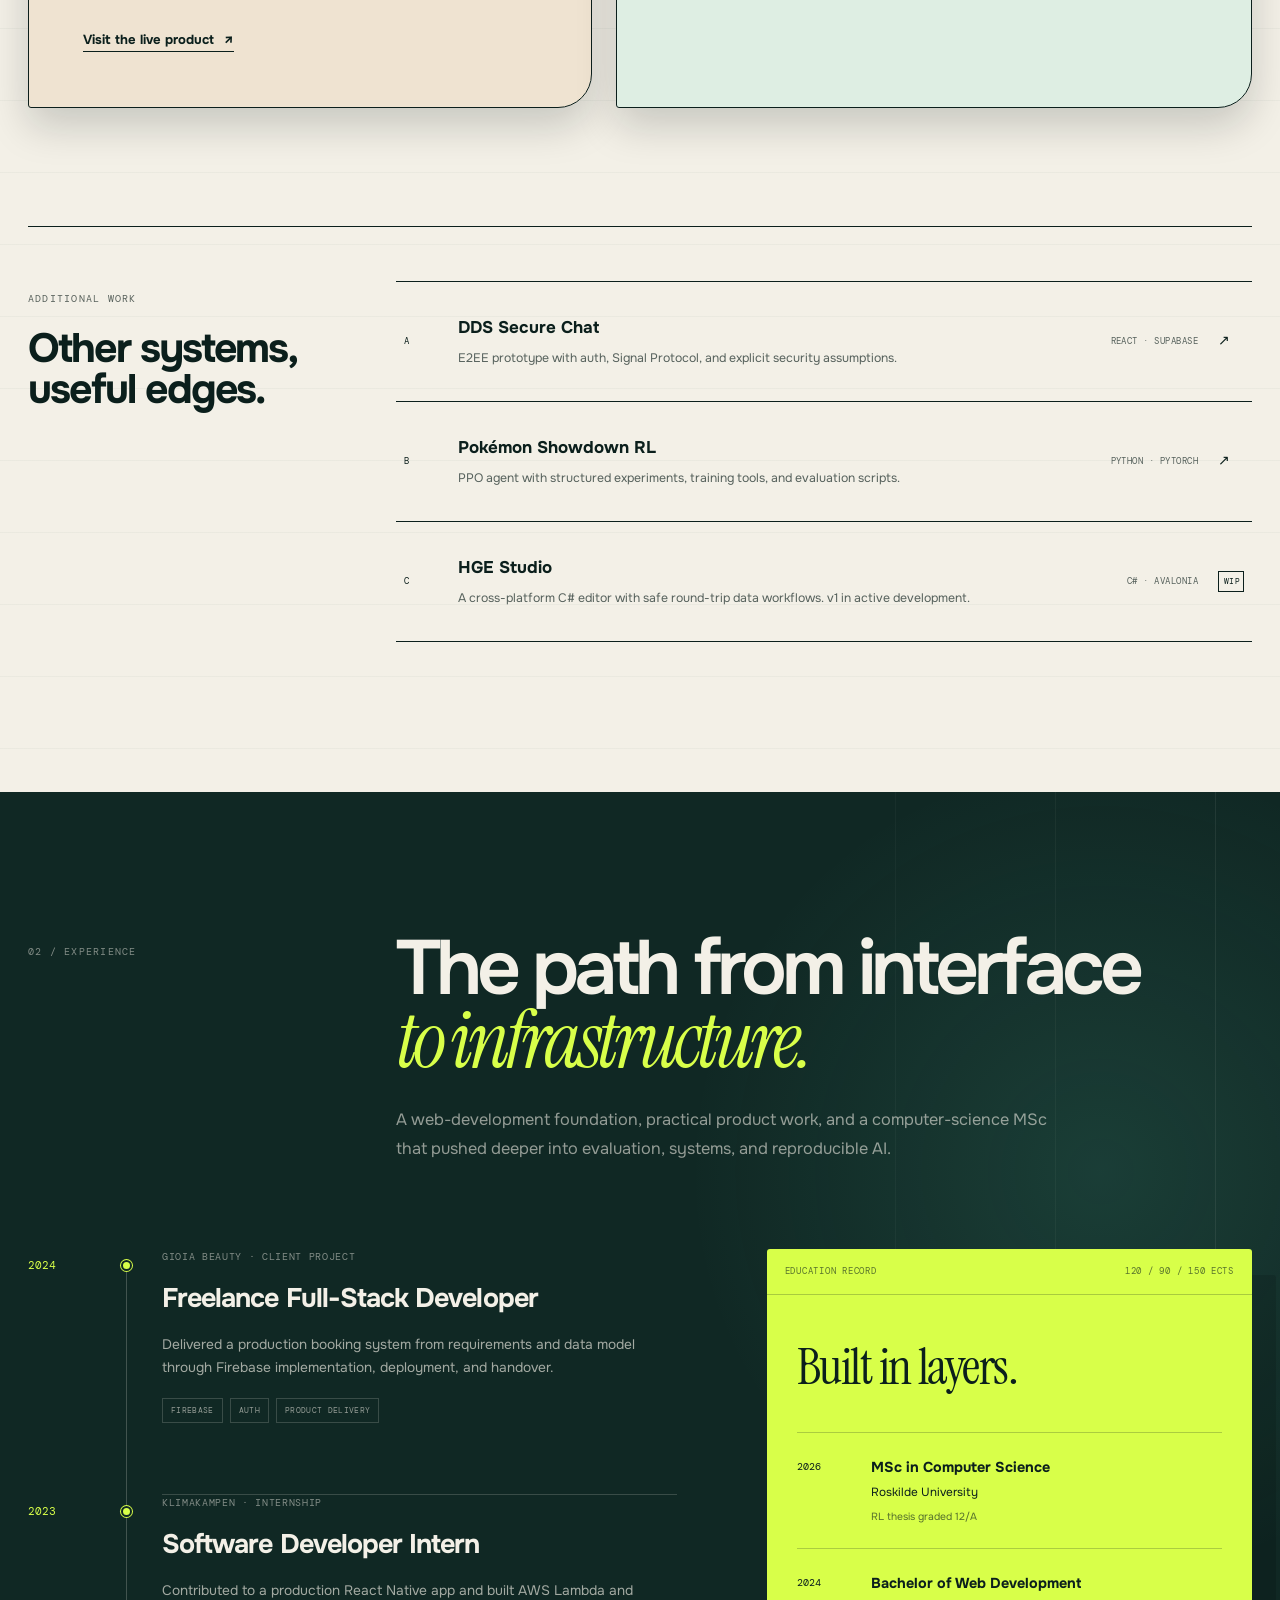
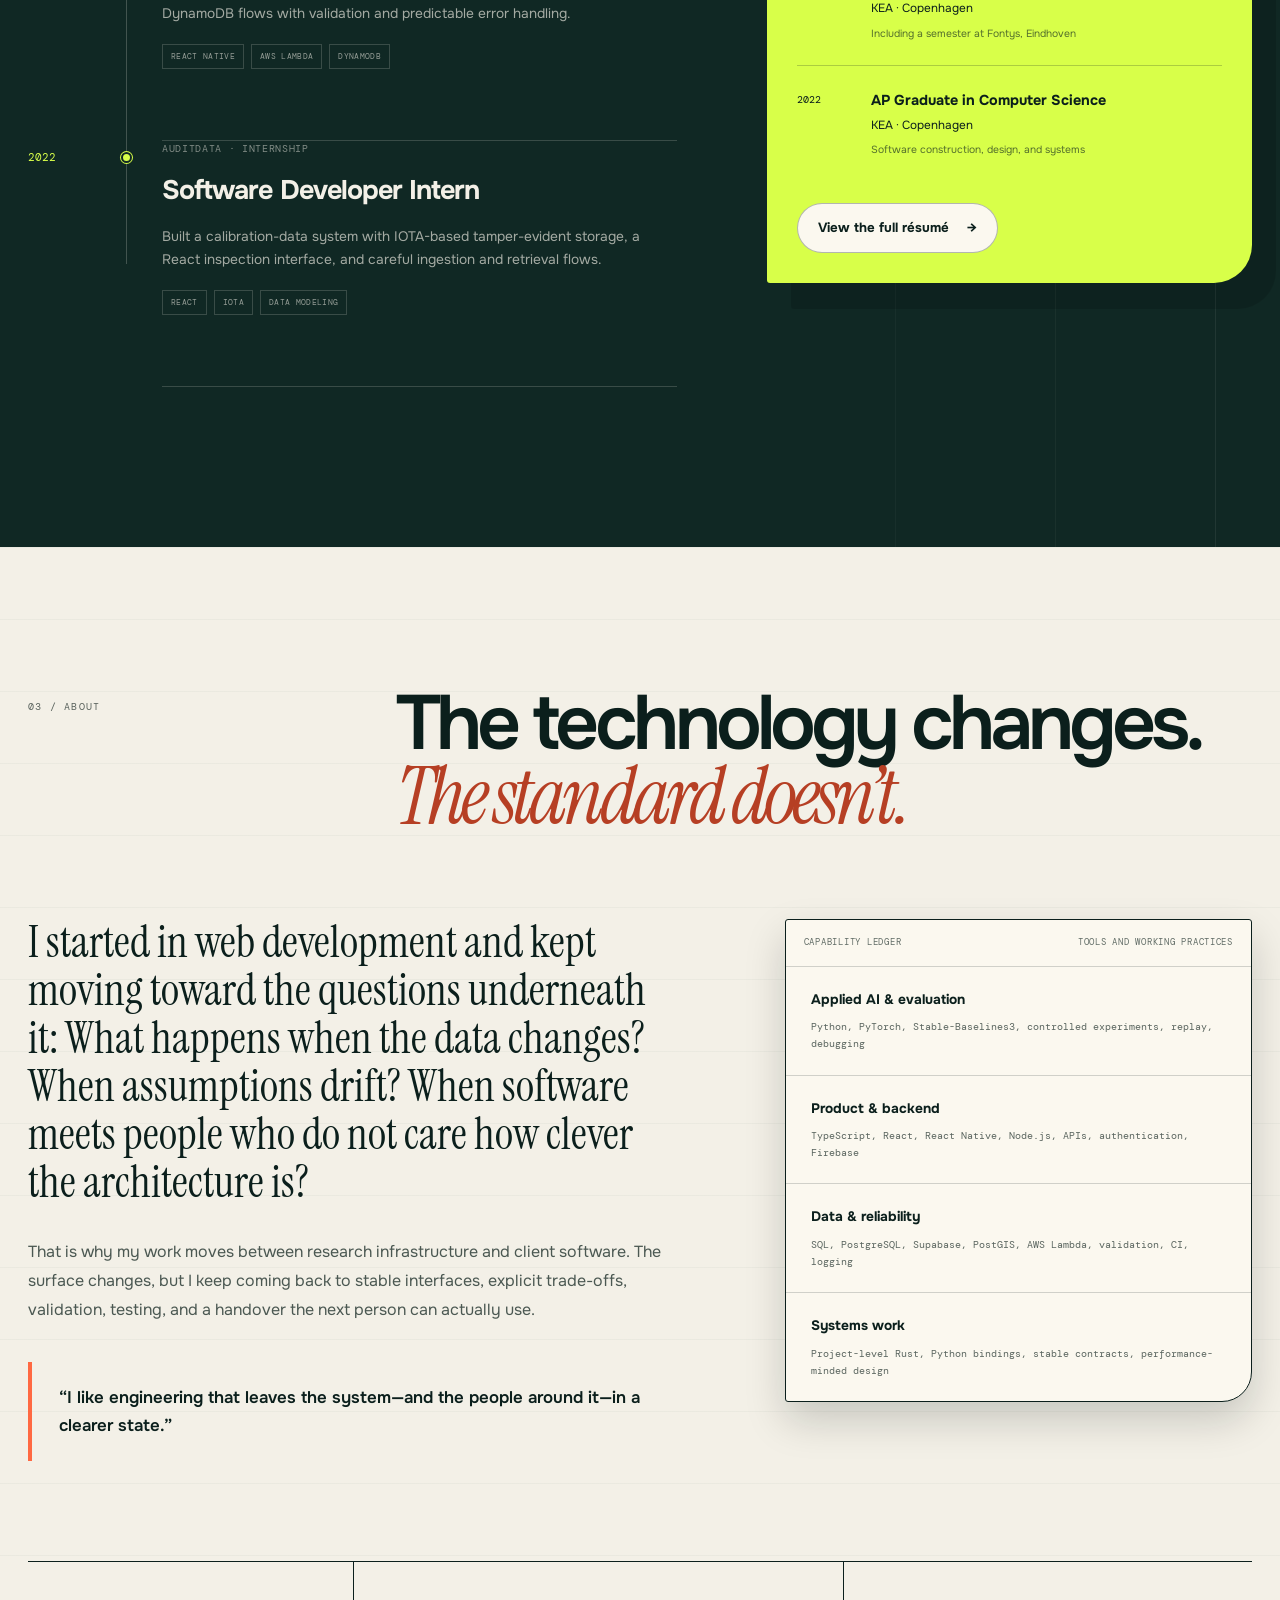
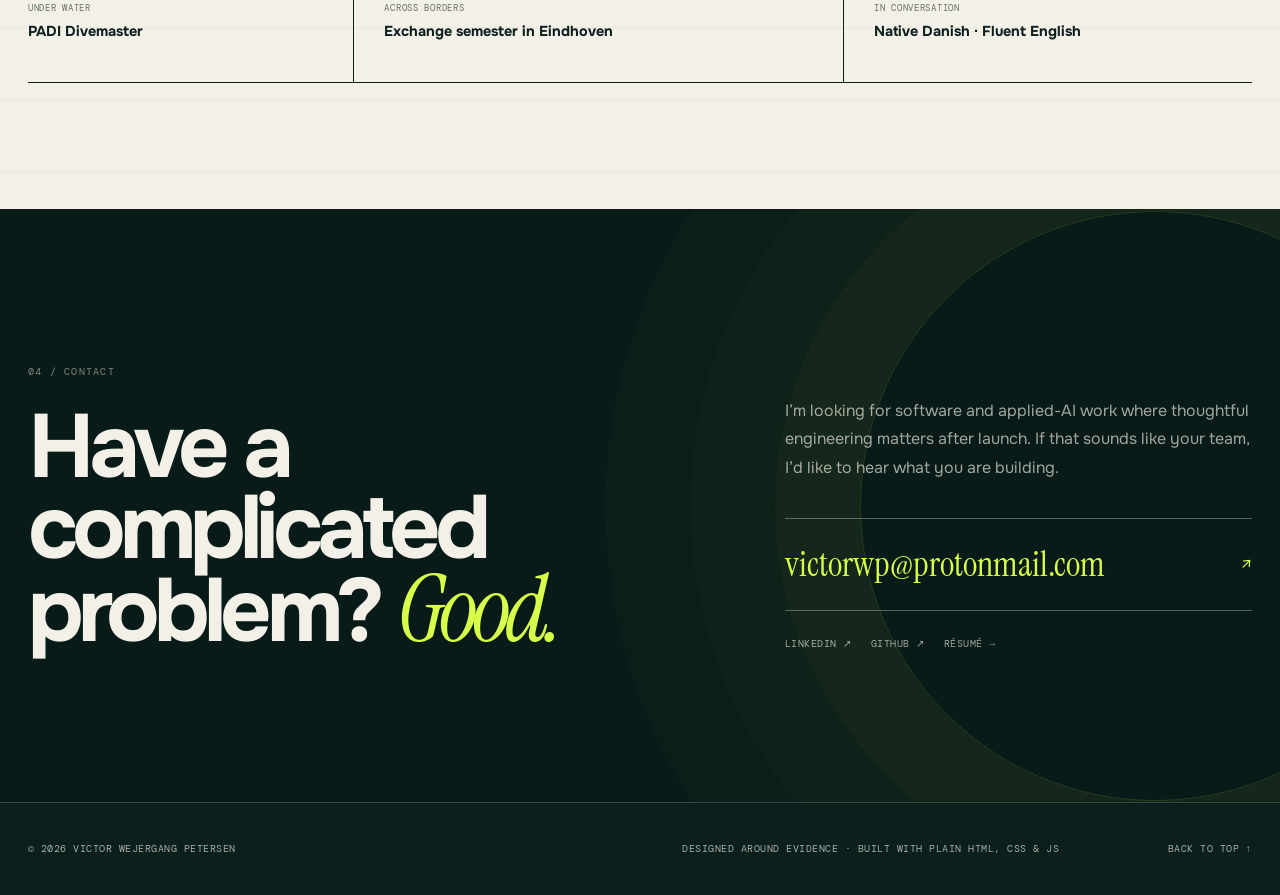
==== commit 2c607625: "Revamp personal portfolio" ====
--- a/index.html
+++ b/index.html
@@ -3,318 +3,645 @@
   <head>
     <meta charset="UTF-8" />
     <meta name="viewport" content="width=device-width, initial-scale=1" />
-    <title>Victor W. Petersen — Portfolio</title>
+    <title>Victor W. Petersen — Software Engineer</title>
     <meta
       name="description"
-      content="Portfolio of Victor Wejergang Petersen — RL simulation, Rust + Python, and thoughtful product engineering."
+      content="Victor Wejergang Petersen is a software engineer building reproducible AI systems, reliable backends, and full-stack products."
     />
+    <meta name="author" content="Victor Wejergang Petersen" />
+    <meta name="theme-color" content="#0b1f1c" />
+    <link rel="canonical" href="https://victorwp.com/" />
+
+    <meta property="og:type" content="website" />
+    <meta property="og:url" content="https://victorwp.com/" />
+    <meta property="og:title" content="Victor W. Petersen — Software Engineer" />
+    <meta
+      property="og:description"
+      content="Applied AI, dependable data systems, and full-stack products built to hold up beyond the demo."
+    />
+    <meta property="og:image" content="https://victorwp.com/assets/og-image.png" />
+    <meta property="og:image:alt" content="Victor W. Petersen — software you can test, trace, and trust." />
+    <meta name="twitter:card" content="summary_large_image" />
+    <meta name="twitter:title" content="Victor W. Petersen — Software Engineer" />
+    <meta
+      name="twitter:description"
+      content="Applied AI, dependable data systems, and full-stack products built to hold up beyond the demo."
+    />
+    <meta name="twitter:image" content="https://victorwp.com/assets/og-image.png" />
+
+    <script>
+      document.documentElement.classList.add("js");
+    </script>
     <link rel="preconnect" href="https://fonts.googleapis.com" />
     <link rel="preconnect" href="https://fonts.gstatic.com" crossorigin />
-    <link rel="icon" type="image/png" href="vwp.png" />
     <link
-      href="https://fonts.googleapis.com/css2?family=Fraunces:opsz,wght@9..144,300..900&family=JetBrains+Mono:wght@400;600&family=Space+Grotesk:wght@400;500;600;700&display=swap"
+      href="https://fonts.googleapis.com/css2?family=DM+Mono:wght@400;500&amp;family=Instrument+Serif:ital@0;1&amp;family=Onest:wght@400;500;600;700&amp;display=swap"
       rel="stylesheet"
     />
+    <link rel="icon" href="favicon.svg" type="image/svg+xml" />
     <link rel="stylesheet" href="styles.css" />
+
+    <script type="application/ld+json">
+      {
+        "@context": "https://schema.org",
+        "@type": "Person",
+        "name": "Victor Wejergang Petersen",
+        "url": "https://victorwp.com",
+        "email": "mailto:victorwp@protonmail.com",
+        "jobTitle": "Software Engineer",
+        "sameAs": [
+          "https://github.com/victorwp288",
+          "https://www.linkedin.com/in/vwp/"
+        ],
+        "alumniOf": [
+          {
+            "@type": "CollegeOrUniversity",
+            "name": "Roskilde University"
+          },
+          {
+            "@type": "CollegeOrUniversity",
+            "name": "Copenhagen School of Design and Technology"
+          }
+        ],
+        "knowsAbout": [
+          "Software engineering",
+          "Applied artificial intelligence",
+          "Reinforcement learning",
+          "Full-stack development",
+          "Data systems"
+        ]
+      }
+    </script>
   </head>
   <body>
-    <div class="texture" aria-hidden="true"></div>
-
-    <header class="site-header">
-      <div class="brand">
-        <div class="logo-mark">
-          <img src="vwp.png" alt="VWP logo" />
+    <a class="skip-link" href="#main-content">Skip to content</a>
+    <div class="page-grain" aria-hidden="true"></div>
+
+    <header class="site-header" data-header>
+      <div class="site-header__inner">
+        <a class="brand" href="#top">
+          <span class="brand-mark" aria-hidden="true">
+            <span>V</span>
+            <span>WP</span>
+          </span>
+          <span class="brand-copy">
+            <strong>Victor W. Petersen</strong>
+            <small>Software engineer</small>
+          </span>
+        </a>
+
+        <nav class="site-nav" aria-label="Primary navigation">
+          <a href="#work" data-nav="work">Work</a>
+          <a href="#experience" data-nav="experience">Experience</a>
+          <a href="#about" data-nav="about">About</a>
+          <a class="nav-cta" href="cv.html">Résumé</a>
+        </nav>
+      </div>
+    </header>
+
+    <main id="main-content">
+      <section class="hero" id="top" aria-labelledby="hero-title">
+        <div class="hero-grid page-shell">
+          <div class="hero-copy" data-reveal>
+            <p class="status-line">
+              <span class="status-dot" aria-hidden="true"></span>
+              Based in Denmark · Open to software &amp; AI engineering roles
+            </p>
+            <h1 id="hero-title">
+              <span>I build software</span>
+              <em>you can test, trace, and trust.</em>
+            </h1>
+            <p class="hero-lede">
+              I’m Victor, a software engineer with an MSc in Computer Science, working across
+              applied AI, dependable data systems, and full-stack product delivery. I turn experiments
+              into reproducible software—and real user needs into products that work beyond
+              the demo.
+            </p>
+            <div class="hero-actions" aria-label="Primary actions">
+              <a class="button button--signal" href="#work">
+                Explore selected work
+                <span aria-hidden="true">↓</span>
+              </a>
+              <a class="text-link text-link--light" href="mailto:victorwp@protonmail.com">
+                Email me
+                <span aria-hidden="true">↗</span>
+              </a>
+            </div>
+          </div>
+
+          <aside class="system-card" data-reveal style="--delay: 120ms" aria-label="Engineering approach">
+            <div class="system-card__topline">
+              <span>Field note / 01</span>
+              <span>Operating model</span>
+            </div>
+
+            <div class="system-orbit" data-orbit>
+              <svg viewBox="0 0 540 420" aria-hidden="true">
+                <defs>
+                  <filter id="softGlow" x="-40%" y="-40%" width="180%" height="180%">
+                    <feGaussianBlur stdDeviation="7" result="blur" />
+                    <feMerge>
+                      <feMergeNode in="blur" />
+                      <feMergeNode in="SourceGraphic" />
+                    </feMerge>
+                  </filter>
+                </defs>
+                <path class="orbit-grid" d="M42 92H498M42 210H498M42 328H498M122 42V378M270 42V378M418 42V378" />
+                <path class="orbit-path orbit-path--one" d="M79 291C121 171 191 111 276 116C364 121 412 180 454 269" />
+                <path class="orbit-path orbit-path--two" d="M91 122C153 244 238 310 329 298C388 291 429 260 462 207" />
+                <circle class="orbit-node orbit-node--signal" cx="91" cy="122" r="10" />
+                <circle class="orbit-node" cx="270" cy="210" r="15" />
+                <circle class="orbit-node orbit-node--warm" cx="454" cy="269" r="10" />
+                <circle class="orbit-pulse" cx="270" cy="210" r="27" />
+                <g class="orbit-runner" filter="url(#softGlow)">
+                  <circle r="7" />
+                  <animateMotion dur="4.8s" repeatCount="1" fill="freeze" path="M79 291C121 171 191 111 276 116C364 121 412 180 454 269" />
+                </g>
+                <text x="52" y="109">INPUT</text>
+                <text x="245" y="193">SYSTEM</text>
+                <text x="428" y="297">PROOF</text>
+                <text class="orbit-center" x="270" y="216" text-anchor="middle">SHIP</text>
+              </svg>
+              <span class="system-orbit__label system-orbit__label--one">Understand</span>
+              <span class="system-orbit__label system-orbit__label--two">Build</span>
+              <span class="system-orbit__label system-orbit__label--three">Verify</span>
+            </div>
+
+            <div class="system-card__legend">
+              <p><span>01</span> Make the assumptions visible.</p>
+              <p><span>02</span> Build the smallest reliable system.</p>
+              <p><span>03</span> Leave evidence, not just confidence.</p>
+            </div>
+          </aside>
         </div>
-        <div>
-          <p class="eyebrow">Victor Wejergang Petersen</p>
-          <p class="tagline">RL simulation, Rust + Python, and product-minded engineering.</p>
-        </div>
-      </div>
-      <nav class="site-nav">
-        <a href="#work">Work</a>
-        <a href="#process">Process</a>
-        <a href="#cv">CV</a>
-        <a href="#contact">Contact</a>
-      </nav>
-    </header>
-
-    <main>
-      <section class="hero" id="top">
-        <div class="hero-copy" data-reveal>
-          <p class="eyebrow">Denmark · Systems-first · Quietly experimental</p>
-          <h1>
-            I build deterministic sims and tools that feel sturdy under pressure.
-          </h1>
-          <p class="lead">
-            My work lives at the intersection of rigorous engineering and play: card
-            games, Pokémon battles, and reinforcement learning pipelines built to
-            scale without losing clarity.
-          </p>
-          <div class="cta">
-            <a class="button" href="#work">See the work</a>
-            <a class="button ghost" href="#contact">Start a project</a>
-          </div>
-          <div class="quick-facts">
-            <span>Rust hot loops</span>
-            <span>Python bindings</span>
-            <span>Deterministic RL envs</span>
-          </div>
-        </div>
-
-        <aside class="hero-card" data-reveal>
-          <div class="stamp">Featured</div>
-          <h2>Weiss Schwarz Simulator</h2>
-          <p>
-            RL-first simulator with a Rust core that advances until decision points,
-            plus a Python EnvPool for batched training.
-          </p>
-          <ul>
-            <li>Fixed action space + legality masking</li>
-            <li>Versioned observations for reproducibility</li>
-            <li>Multicore stepping with GIL release</li>
-          </ul>
-          <div class="card-links">
-            <a href="https://github.com/victorwp288/weiss-schwarz-simulator">GitHub</a>
-            <a href="https://victorwp288.github.io/weiss-schwarz-simulator/">Docs</a>
-          </div>
-        </aside>
-      </section>
-
-      <section class="section" id="work">
-        <div class="section-header" data-reveal>
-          <p class="eyebrow">Selected work</p>
-          <h2>Projects with sharp edges and clear intention.</h2>
-        </div>
-
-        <div class="work-grid">
-          <article class="work-card" data-reveal>
-            <div class="work-meta">
-              <span>Rust · Python</span>
-              <span>RL tooling</span>
-            </div>
-            <h3>Weiss Schwarz Simulator</h3>
-            <p>
-              A deterministic engine built for reinforcement learning: stable action
-              encodings and fast batch stepping.
-            </p>
-            <div class="work-links">
-              <a href="https://github.com/victorwp288/weiss-schwarz-simulator">Repo</a>
-              <a href="https://victorwp288.github.io/weiss-schwarz-simulator/benchmarks">Benchmarks</a>
-            </div>
-          </article>
-
-          <article class="work-card" data-reveal>
-            <div class="work-meta">
-              <span>Python · RL</span>
-              <span>Pokémon Showdown</span>
-            </div>
-            <h3>RL Agent for Pokémon Showdown</h3>
-            <p>
-              PPO-based agent for Gen 9 Doubles using Stable-Baselines3 and poke-env,
-              with offline imitation training and online evaluation flows.
-            </p>
-            <div class="work-links">
-              <a href="https://github.com/victorwp288/poke_rl_doubles">Repo</a>
-            </div>
-          </article>
-
-          <article class="work-card" data-reveal>
-            <div class="work-meta">
-              <span>Exploration</span>
-              <span>Systems + UX</span>
-            </div>
-            <h3>More experiments</h3>
-            <p>
-              Smaller builds ranging from disk tooling to TypeScript utilities —
-              always chasing clarity, speed, and just enough delight.
-            </p>
-            <div class="work-links">
-              <a href="https://github.com/victorwp288?tab=repositories">All repos</a>
-            </div>
-          </article>
+
+        <div class="evidence-strip page-shell" data-reveal style="--delay: 180ms" aria-label="Key facts">
+          <div class="evidence-item">
+            <strong>12 / A</strong>
+            <span>MSc thesis result</span>
+          </div>
+          <div class="evidence-item">
+            <strong>Rust → Python</strong>
+            <span>Open-source RL infrastructure</span>
+          </div>
+          <div class="evidence-item">
+            <strong>Idea → handover</strong>
+            <span>Real client delivery</span>
+          </div>
+          <div class="evidence-item evidence-item--quiet">
+            <span>Python · TypeScript · SQL · project-level Rust</span>
+          </div>
         </div>
       </section>
 
-      <section class="section" id="process">
-        <div class="section-header" data-reveal>
-          <p class="eyebrow">Process</p>
-          <h2>How I keep complex work readable.</h2>
-        </div>
-
-        <div class="process-grid">
-          <div class="process-card" data-reveal>
-            <span class="process-number">01</span>
-            <h3>Model the rules</h3>
-            <p>
-              Build state machines that reveal intent early — deterministic,
-              testable, and built for replay.
-            </p>
-          </div>
-          <div class="process-card" data-reveal>
-            <span class="process-number">02</span>
-            <h3>Expose clean surfaces</h3>
-            <p>
-              Action spaces, observation encodings, and APIs that stay stable while
-              internals evolve.
-            </p>
-          </div>
-          <div class="process-card" data-reveal>
-            <span class="process-number">03</span>
-            <h3>Ship with documentation</h3>
-            <p>
-              Benchmarks, changelogs, and docs make the work feel solid for the next
-              person.
-            </p>
-          </div>
+      <section class="work-section paper-section" id="work" aria-labelledby="work-title">
+        <div class="page-shell">
+          <header class="section-heading" data-reveal>
+            <p class="section-index">01 / Selected work</p>
+            <div>
+              <h2 id="work-title">Different surfaces.<br /><em>One standard.</em></h2>
+              <p>
+                Research infrastructure, client software, and data products—selected for
+                the engineering decisions underneath them, not just the screenshots.
+              </p>
+            </div>
+          </header>
+
+          <article class="flagship-project" data-reveal aria-labelledby="weiss-title">
+            <div class="flagship-project__content">
+              <div class="project-kicker">
+                <span class="project-number">01</span>
+                <span>MSc thesis · Open source · 2026</span>
+              </div>
+              <h3 id="weiss-title">A research platform where the rules stay put.</h3>
+              <p class="project-intro">
+                For my thesis, I needed an RL environment whose behavior I could reproduce,
+                inspect, and compare. I built the simulator underneath it too: a Rust engine
+                with Python bindings, batched stepping, legality masks, explicit observation
+                and action contracts, plus replay tooling for when experiments drift.
+              </p>
+
+              <dl class="project-proof">
+                <div>
+                  <dt>Problem</dt>
+                  <dd>Complex game rules and unstable experiments</dd>
+                </div>
+                <div>
+                  <dt>System</dt>
+                  <dd>Rust core → PyO3 → Python training API</dd>
+                </div>
+                <div>
+                  <dt>Evidence</dt>
+                  <dd>Documented contracts, replay, CI, and benchmarks</dd>
+                </div>
+                <div>
+                  <dt>Result</dt>
+                  <dd>Reusable infrastructure and a thesis graded 12/A</dd>
+                </div>
+              </dl>
+
+              <div class="project-links">
+                <a
+                  class="text-link"
+                  href="https://github.com/victorwp288/weiss-schwarz-simulator"
+                  target="_blank"
+                  rel="noopener noreferrer"
+                >
+                  Explore the simulator <span aria-hidden="true">↗</span>
+                </a>
+                <a
+                  class="text-link"
+                  href="https://github.com/victorwp288/weiss_schwarz_rl"
+                  target="_blank"
+                  rel="noopener noreferrer"
+                >
+                  View the RL pipeline <span aria-hidden="true">↗</span>
+                </a>
+              </div>
+            </div>
+
+            <div class="architecture-board" aria-label="Weiss Schwarz project architecture">
+              <div class="architecture-board__header">
+                <span>System section / not to scale</span>
+                <span class="live-signal"><i aria-hidden="true"></i> deterministic path</span>
+              </div>
+              <div class="architecture-stack">
+                <div class="architecture-layer architecture-layer--policy">
+                  <span>04</span>
+                  <div>
+                    <strong>Policy &amp; evaluation</strong>
+                    <small>PyTorch · Stable-Baselines3 · controlled comparisons</small>
+                  </div>
+                  <b>LEARN</b>
+                </div>
+                <div class="architecture-connector" aria-hidden="true"><span></span></div>
+                <div class="architecture-layer architecture-layer--api">
+                  <span>03</span>
+                  <div>
+                    <strong>Python batch API</strong>
+                    <small>training loops · legal actions · replay</small>
+                  </div>
+                  <b>OBSERVE</b>
+                </div>
+                <div class="architecture-connector" aria-hidden="true"><span></span></div>
+                <div class="architecture-layer architecture-layer--binding">
+                  <span>02</span>
+                  <div>
+                    <strong>PyO3 boundary</strong>
+                    <small>stable contracts · low overhead</small>
+                  </div>
+                  <b>TRANSLATE</b>
+                </div>
+                <div class="architecture-connector" aria-hidden="true"><span></span></div>
+                <div class="architecture-layer architecture-layer--core">
+                  <span>01</span>
+                  <div>
+                    <strong>Rust simulation core</strong>
+                    <small>advance-to-decision · deterministic state</small>
+                  </div>
+                  <b>EXECUTE</b>
+                </div>
+              </div>
+              <div class="architecture-board__footer">
+                <div>
+                  <strong>840k</strong>
+                  <span>Python step(mask) env-steps/sec*</span>
+                </div>
+                <p>
+                  * May 2026 README benchmark.
+                  <a
+                    href="https://github.com/victorwp288/weiss-schwarz-simulator/blob/main/docs/performance_benchmarks.md"
+                    target="_blank"
+                    rel="noopener noreferrer"
+                  >Method ↗</a>
+                </p>
+              </div>
+            </div>
+          </article>
+
+          <div class="project-grid">
+            <article class="project-card project-card--warm" data-reveal aria-labelledby="gioia-title">
+              <figure class="project-visual project-visual--gioia">
+                <img
+                  src="assets/gioia-beauty.jpg"
+                  width="900"
+                  height="843"
+                  alt="Gioia Beauty salon towels beside a black basin and brass containers"
+                />
+                <figcaption>Live client delivery · 2024</figcaption>
+              </figure>
+              <div class="project-card__body">
+                <div class="project-kicker">
+                  <span class="project-number">02</span>
+                  <span>Full stack · Firebase · Product delivery</span>
+                </div>
+                <h3 id="gioia-title">Software that had to work on Monday morning.</h3>
+                <p>
+                  A production website and booking system for an Italian beauty salon,
+                  including the public booking flow and an owner dashboard built for daily
+                  operations. I took it from requirements and data modeling through auth,
+                  validation, deployment, and handover.
+                </p>
+                <a
+                  class="text-link"
+                  href="https://www.gioiabeauty.net"
+                  target="_blank"
+                  rel="noopener noreferrer"
+                >
+                  Visit the live product <span aria-hidden="true">↗</span>
+                </a>
+              </div>
+            </article>
+
+            <article class="project-card project-card--green" data-reveal style="--delay: 100ms" aria-labelledby="fuel-title">
+              <figure class="project-visual project-visual--fuel">
+                <img
+                  src="assets/fuelscout-concept.jpg"
+                  width="1440"
+                  height="960"
+                  alt="FuelScout Italia concept showing map, station details, prices, and filters on three phone screens"
+                />
+                <figcaption>Product concept · MVP in progress</figcaption>
+              </figure>
+              <div class="project-card__body">
+                <div class="project-kicker">
+                  <span class="project-number">03</span>
+                  <span>React Native · PostGIS · Data ingestion</span>
+                </div>
+                <h3 id="fuel-title">Official fuel data, shaped for the street.</h3>
+                <p>
+                  A map-first mobile MVP built around data from Italy’s Ministry of Enterprises
+                  and Made in Italy (MIMIT). Supabase and PostGIS power nearby search and price
+                  history, while scheduled ingestion turns a changing external source into
+                  something the product can depend on.
+                </p>
+                <span class="project-note">Private build · Concept image, not a live-app screenshot</span>
+              </div>
+            </article>
+          </div>
+
+          <section class="more-work" aria-labelledby="more-work-title" data-reveal>
+            <div class="more-work__heading">
+              <p class="section-index">Additional work</p>
+              <h3 id="more-work-title">Other systems,<br />useful edges.</h3>
+            </div>
+            <div class="more-work__list">
+              <a
+                class="work-row"
+                href="https://github.com/victorwp288/DDS_Secure_chat_web"
+                target="_blank"
+                rel="noopener noreferrer"
+              >
+                <span class="work-row__index">A</span>
+                <span class="work-row__main">
+                  <strong>DDS Secure Chat</strong>
+                  <small>E2EE prototype with auth, Signal Protocol, and explicit security assumptions.</small>
+                </span>
+                <span class="work-row__tags">React · Supabase</span>
+                <span class="work-row__arrow" aria-hidden="true">↗</span>
+              </a>
+              <a
+                class="work-row"
+                href="https://github.com/victorwp288/poke_rl_doubles"
+                target="_blank"
+                rel="noopener noreferrer"
+              >
+                <span class="work-row__index">B</span>
+                <span class="work-row__main">
+                  <strong>Pokémon Showdown RL</strong>
+                  <small>PPO agent with structured experiments, training tools, and evaluation scripts.</small>
+                </span>
+                <span class="work-row__tags">Python · PyTorch</span>
+                <span class="work-row__arrow" aria-hidden="true">↗</span>
+              </a>
+              <div class="work-row work-row--static">
+                <span class="work-row__index">C</span>
+                <span class="work-row__main">
+                  <strong>HGE Studio</strong>
+                  <small>A cross-platform C# editor with safe round-trip data workflows. v1 in active development.</small>
+                </span>
+                <span class="work-row__tags">C# · Avalonia</span>
+                <span class="work-row__arrow work-row__arrow--label">WIP</span>
+              </div>
+            </div>
+          </section>
         </div>
       </section>
 
-      <section class="section cv-section" id="cv">
-        <div class="section-header" data-reveal>
-          <p class="eyebrow">Experiment bay</p>
-          <h2>CV rendered as a training dashboard.</h2>
-        </div>
-
-        <div class="lab">
-          <div class="lab-left">
-            <div class="terminal" data-reveal data-terminal>
-              <div class="terminal-header">
-                <span>RUN_LOG :: vwp</span>
-                <div class="terminal-dots">
-                  <span></span>
-                  <span></span>
-                  <span></span>
-                </div>
-              </div>
-              <div class="terminal-body" id="terminalOutput" aria-live="polite"></div>
-            </div>
-
-            <div class="run-selector" data-reveal>
-              <p class="eyebrow">Run presets</p>
-              <div class="chip-row" aria-label="CV presets">
-                <button class="chip is-active" aria-pressed="true" data-run="experience">
-                  Experience
-                </button>
-                <button class="chip" aria-pressed="false" data-run="education">
-                  Education
-                </button>
-                <button class="chip" aria-pressed="false" data-run="projects">
-                  Projects
-                </button>
-                <button class="chip" aria-pressed="false" data-run="skills">
-                  Skills
-                </button>
-              </div>
-              <div class="run-meta-panel">
-                <div class="meta-item">
-                  <span>Run ID</span>
-                  <strong id="runId">RUN-EX-042</strong>
-                </div>
-                <div class="meta-item">
-                  <span>Epoch</span>
-                  <strong id="runEpoch">Mar 2024</strong>
-                </div>
-                <div class="meta-item">
-                  <span>Focus</span>
-                  <strong id="runFocus">Delivery</strong>
-                </div>
-              </div>
-              <a class="mini-link" href="CV.pdf" target="_blank" rel="noopener">Full CV PDF</a>
-            </div>
-
-            <div class="playback" data-reveal>
-              <p class="eyebrow">Training playback</p>
-              <div class="playback-track" id="playbackTrack" aria-hidden="true">
-                <div class="playback-progress" id="playbackProgress"></div>
-                <span class="playback-node" data-pos="0" data-label="2018"></span>
-                <span class="playback-node" data-pos="0.35" data-label="2022"></span>
-                <span class="playback-node" data-pos="0.6" data-label="2023"></span>
-                <span class="playback-node" data-pos="0.8" data-label="2024"></span>
-                <span class="playback-node" data-pos="1" data-label="2026"></span>
-              </div>
-              <div class="playback-labels">
-                <span>AP CS</span>
-                <span>Auditdata</span>
-                <span>Klimakampen</span>
-                <span>MSc + Gioia</span>
-                <span>Expected grad</span>
-              </div>
-            </div>
-          </div>
-
-          <div class="lab-right">
-            <div class="run-deck" id="runDeck"></div>
-
-            <div class="eval-panel" data-reveal>
-              <div class="eval-header">
-                <div>
-                  <p class="eyebrow">Eval curves</p>
-                  <h3>Telemetry snapshots</h3>
-                </div>
-                <span class="eval-tag" id="evalTag">seeded</span>
-              </div>
-              <svg
-                class="sparkline"
-                viewBox="0 0 100 40"
-                preserveAspectRatio="none"
-                aria-hidden="true"
-              >
-                <polyline id="sparkline" points=""></polyline>
-              </svg>
-              <div class="metric-list" id="metricList"></div>
-              <div class="tag-grid" id="tagGrid"></div>
-            </div>
-
-            <details class="checkpoint" data-reveal>
-              <summary>Checkpoint vault</summary>
-              <div class="checkpoint-body">
-                <div class="checkpoint-card">
-                  <span class="checkpoint-tag">Certification</span>
-                  <h4>PADI Divemaster</h4>
-                  <p>Certified · diving discipline + calm under pressure.</p>
-                </div>
-                <div class="checkpoint-card">
-                  <span class="checkpoint-tag">Languages</span>
-                  <h4>Danish / English</h4>
-                  <p>Native Danish · fluent English.</p>
-                </div>
-                <div class="checkpoint-card">
-                  <span class="checkpoint-tag">Semester Abroad</span>
-                  <h4>Eindhoven, NL</h4>
-                  <p>Studied abroad with a focus on systems and collaboration.</p>
-                </div>
-              </div>
-            </details>
+      <section class="experience-section" id="experience" aria-labelledby="experience-title">
+        <div class="page-shell">
+          <header class="section-heading section-heading--dark" data-reveal>
+            <p class="section-index">02 / Experience</p>
+            <div>
+              <h2 id="experience-title">The path from interface<br /><em>to infrastructure.</em></h2>
+              <p>
+                A web-development foundation, practical product work, and a computer-science
+                MSc that pushed deeper into evaluation, systems, and reproducible AI.
+              </p>
+            </div>
+          </header>
+
+          <div class="career-layout">
+            <div class="timeline" aria-label="Professional experience">
+              <article class="timeline-item" data-reveal>
+                <div class="timeline-date">2024</div>
+                <div class="timeline-marker" aria-hidden="true"><span></span></div>
+                <div class="timeline-content">
+                  <p class="timeline-place">Gioia Beauty · Client project</p>
+                  <h3>Freelance Full-Stack Developer</h3>
+                  <p>
+                    Delivered a production booking system from requirements and data model
+                    through Firebase implementation, deployment, and handover.
+                  </p>
+                  <ul class="inline-tags" aria-label="Technologies">
+                    <li>Firebase</li>
+                    <li>Auth</li>
+                    <li>Product delivery</li>
+                  </ul>
+                </div>
+              </article>
+
+              <article class="timeline-item" data-reveal>
+                <div class="timeline-date">2023</div>
+                <div class="timeline-marker" aria-hidden="true"><span></span></div>
+                <div class="timeline-content">
+                  <p class="timeline-place">Klimakampen · Internship</p>
+                  <h3>Software Developer Intern</h3>
+                  <p>
+                    Contributed to a production React Native app and built AWS Lambda and
+                    DynamoDB flows with validation and predictable error handling.
+                  </p>
+                  <ul class="inline-tags" aria-label="Technologies">
+                    <li>React Native</li>
+                    <li>AWS Lambda</li>
+                    <li>DynamoDB</li>
+                  </ul>
+                </div>
+              </article>
+
+              <article class="timeline-item" data-reveal>
+                <div class="timeline-date">2022</div>
+                <div class="timeline-marker" aria-hidden="true"><span></span></div>
+                <div class="timeline-content">
+                  <p class="timeline-place">Auditdata · Internship</p>
+                  <h3>Software Developer Intern</h3>
+                  <p>
+                    Built a calibration-data system with IOTA-based tamper-evident storage,
+                    a React inspection interface, and careful ingestion and retrieval flows.
+                  </p>
+                  <ul class="inline-tags" aria-label="Technologies">
+                    <li>React</li>
+                    <li>IOTA</li>
+                    <li>Data modeling</li>
+                  </ul>
+                </div>
+              </article>
+            </div>
+
+            <aside class="education-panel" data-reveal aria-labelledby="education-title">
+              <div class="education-panel__topline">
+                <span>Education record</span>
+                <span>120 / 90 / 150 ECTS</span>
+              </div>
+              <h3 id="education-title">Built in layers.</h3>
+              <ol class="education-list">
+                <li>
+                  <span>2026</span>
+                  <div>
+                    <strong>MSc in Computer Science</strong>
+                    <p>Roskilde University</p>
+                    <small>RL thesis graded 12/A</small>
+                  </div>
+                </li>
+                <li>
+                  <span>2024</span>
+                  <div>
+                    <strong>Bachelor of Web Development</strong>
+                    <p>KEA · Copenhagen</p>
+                    <small>Including a semester at Fontys, Eindhoven</small>
+                  </div>
+                </li>
+                <li>
+                  <span>2022</span>
+                  <div>
+                    <strong>AP Graduate in Computer Science</strong>
+                    <p>KEA · Copenhagen</p>
+                    <small>Software construction, design, and systems</small>
+                  </div>
+                </li>
+              </ol>
+              <a class="button button--paper" href="cv.html">
+                View the full résumé
+                <span aria-hidden="true">→</span>
+              </a>
+            </aside>
           </div>
         </div>
       </section>
 
-      <section class="section" id="contact">
-        <div class="section-header" data-reveal>
-          <p class="eyebrow">Contact</p>
-          <h2>Let’s build something with a sharp point of view.</h2>
+      <section class="about-section paper-section" id="about" aria-labelledby="about-title">
+        <div class="page-shell">
+          <header class="section-heading" data-reveal>
+            <p class="section-index">03 / About</p>
+            <div>
+              <h2 id="about-title">The technology changes.<br /><em>The standard doesn’t.</em></h2>
+            </div>
+          </header>
+
+          <div class="about-layout">
+            <div class="about-story" data-reveal>
+              <p class="about-story__lead">
+                I started in web development and kept moving toward the questions underneath
+                it: What happens when the data changes? When assumptions drift? When software
+                meets people who do not care how clever the architecture is?
+              </p>
+              <p>
+                That is why my work moves between research infrastructure and client software.
+                The surface changes, but I keep coming back to stable interfaces, explicit
+                trade-offs, validation, testing, and a handover the next person can actually use.
+              </p>
+              <blockquote>
+                “I like engineering that leaves the system—and the people around it—in a
+                clearer state.”
+              </blockquote>
+            </div>
+
+            <div class="capability-ledger" data-reveal style="--delay: 100ms">
+              <div class="capability-ledger__topline">
+                <span>Capability ledger</span>
+                <span>Tools and working practices</span>
+              </div>
+              <dl>
+                <div>
+                  <dt>Applied AI &amp; evaluation</dt>
+                  <dd>Python, PyTorch, Stable-Baselines3, controlled experiments, replay, debugging</dd>
+                </div>
+                <div>
+                  <dt>Product &amp; backend</dt>
+                  <dd>TypeScript, React, React Native, Node.js, APIs, authentication, Firebase</dd>
+                </div>
+                <div>
+                  <dt>Data &amp; reliability</dt>
+                  <dd>SQL, PostgreSQL, Supabase, PostGIS, AWS Lambda, validation, CI, logging</dd>
+                </div>
+                <div>
+                  <dt>Systems work</dt>
+                  <dd>Project-level Rust, Python bindings, stable contracts, performance-minded design</dd>
+                </div>
+              </dl>
+            </div>
+          </div>
+
+          <div class="human-strip" data-reveal aria-label="Beyond software">
+            <div>
+              <span>Under water</span>
+              <strong>PADI Divemaster</strong>
+            </div>
+            <div>
+              <span>Across borders</span>
+              <strong>Exchange semester in Eindhoven</strong>
+            </div>
+            <div>
+              <span>In conversation</span>
+              <strong>Native Danish · Fluent English</strong>
+            </div>
+          </div>
         </div>
-
-        <div class="contact-grid" data-reveal>
-          <div class="contact-card">
-            <h3>Collaboration</h3>
+      </section>
+
+      <section class="contact-section" id="contact" aria-labelledby="contact-title">
+        <div class="contact-section__orbit" aria-hidden="true"></div>
+        <div class="page-shell contact-layout">
+          <div data-reveal>
+            <p class="section-index">04 / Contact</p>
+            <h2 id="contact-title">Have a complicated<br />problem? <em>Good.</em></h2>
+          </div>
+          <div class="contact-copy" data-reveal style="--delay: 100ms">
             <p>
-              I’m open to projects in simulation, tooling, or product engineering.
-              If you want a collaborator who documents the sharp edges, I’m in.
+              I’m looking for software and applied-AI work where thoughtful engineering
+              matters after launch. If that sounds like your team, I’d like to hear what
+              you are building.
             </p>
-          </div>
-          <div class="contact-card">
-            <h3>Find me</h3>
-            <ul>
-              <li><a href="https://github.com/victorwp288">GitHub / victorwp288</a></li>
-            </ul>
+            <a class="contact-email" href="mailto:victorwp@protonmail.com">
+              victorwp@protonmail.com
+              <span aria-hidden="true">↗</span>
+            </a>
+            <div class="contact-links" aria-label="Social profiles">
+              <a href="https://www.linkedin.com/in/vwp/" target="_blank" rel="noopener noreferrer">LinkedIn ↗</a>
+              <a href="https://github.com/victorwp288" target="_blank" rel="noopener noreferrer">GitHub ↗</a>
+              <a href="cv.html">Résumé →</a>
+            </div>
           </div>
         </div>
       </section>
     </main>
 
     <footer class="site-footer">
-      <p>© <span id="year"></span> Victor Wejergang Petersen. Built with intent.</p>
+      <div class="page-shell site-footer__inner">
+        <p>© <span data-year>2026</span> Victor Wejergang Petersen</p>
+        <p>Designed around evidence · Built with plain HTML, CSS &amp; JS</p>
+        <a href="#top">Back to top ↑</a>
+      </div>
     </footer>
 
     <script src="script.js"></script>
--- a/styles.css
+++ b/styles.css
@@ -1,866 +1,2679 @@
 :root {
-  color-scheme: light;
-  --bg: #f4f1ea;
-  --paper: #fff8ef;
-  --ink: #1d1b18;
-  --muted: #756b5f;
-  --accent: #d45c39;
-  --accent-dark: #173e3a;
-  --border: #25211c;
-  --shadow: 0 18px 40px rgba(23, 20, 16, 0.18);
-  --shadow-soft: 0 12px 24px rgba(23, 20, 16, 0.12);
-  --radius: 22px;
-  --display: "Fraunces", serif;
-  --body: "Space Grotesk", system-ui, sans-serif;
-  --mono: "JetBrains Mono", ui-monospace, SFMono-Regular, SFMono-Regular, Menlo, Monaco, Consolas, "Liberation Mono",
-    "Courier New", monospace;
+  color-scheme: dark;
+  --ink: #0b1f1c;
+  --ink-raised: #102824;
+  --ink-soft: #18332e;
+  --paper: #f3f0e7;
+  --paper-raised: #fbf8ef;
+  --paper-deep: #e7e1d3;
+  --paper-muted: #b8b3a8;
+  --signal: #d8ff49;
+  --signal-deep: #bddf32;
+  --warm: #ff6942;
+  --blue: #8da9ff;
+  --mint: #65d9bb;
+  --white: #fffdf7;
+  --dark-line: rgba(243, 240, 231, 0.18);
+  --light-line: rgba(11, 31, 28, 0.18);
+  --shadow: 0 30px 70px rgba(6, 18, 16, 0.18);
+  --shadow-tight: 0 18px 40px rgba(6, 18, 16, 0.18);
+  --sans: "Onest", "Helvetica Neue", sans-serif;
+  --display: "Instrument Serif", Georgia, serif;
+  --mono: "DM Mono", "SFMono-Regular", Consolas, monospace;
+  --shell: 1280px;
+  --header-height: 82px;
 }
 
 * {
   box-sizing: border-box;
 }
 
+[hidden] {
+  display: none !important;
+}
+
+html {
+  scroll-behavior: smooth;
+  scroll-padding-top: calc(var(--header-height) + 20px);
+}
+
 body {
   margin: 0;
-  font-family: var(--body);
-  background: var(--bg);
+  min-width: 320px;
+  overflow-x: clip;
+  background: var(--ink);
+  color: var(--paper);
+  font-family: var(--sans);
+  font-size: 16px;
+  line-height: 1.65;
+  text-rendering: optimizeLegibility;
+  -webkit-font-smoothing: antialiased;
+}
+
+::selection {
+  background: var(--signal);
   color: var(--ink);
-  line-height: 1.5;
-}
-
-.texture {
+}
+
+img,
+svg {
+  display: block;
+  max-width: 100%;
+}
+
+button,
+input,
+textarea,
+select {
+  font: inherit;
+}
+
+a {
+  color: inherit;
+}
+
+p,
+h1,
+h2,
+h3,
+h4,
+figure,
+blockquote,
+dl,
+dd {
+  margin: 0;
+}
+
+ul,
+ol {
+  margin: 0;
+}
+
+h1,
+h2,
+h3 {
+  text-wrap: balance;
+}
+
+p {
+  text-wrap: pretty;
+}
+
+.page-shell {
+  width: min(calc(100% - 56px), var(--shell));
+  margin-inline: auto;
+}
+
+.page-grain {
   position: fixed;
   inset: 0;
+  z-index: 100;
   pointer-events: none;
-  background-image: url("data:image/svg+xml,%3Csvg xmlns='http://www.w3.org/2000/svg' width='120' height='120' viewBox='0 0 120 120'%3E%3Ccircle cx='1' cy='1' r='1' fill='%23d3cbbf'/%3E%3Ccircle cx='40' cy='20' r='1' fill='%23d3cbbf'/%3E%3Ccircle cx='78' cy='88' r='1' fill='%23d3cbbf'/%3E%3Ccircle cx='100' cy='40' r='1' fill='%23d3cbbf'/%3E%3C/svg%3E");
-  opacity: 0.45;
-  mix-blend-mode: multiply;
-  z-index: 0;
+  opacity: 0.055;
+  background-image: url("data:image/svg+xml,%3Csvg viewBox='0 0 180 180' xmlns='http://www.w3.org/2000/svg'%3E%3Cfilter id='n'%3E%3CfeTurbulence type='fractalNoise' baseFrequency='.72' numOctaves='3' stitchTiles='stitch'/%3E%3C/filter%3E%3Crect width='100%25' height='100%25' filter='url(%23n)' opacity='.9'/%3E%3C/svg%3E");
+}
+
+.skip-link {
+  position: fixed;
+  top: 12px;
+  left: 12px;
+  z-index: 200;
+  padding: 10px 14px;
+  border: 2px solid var(--ink);
+  background: var(--signal);
+  color: var(--ink);
+  font-weight: 700;
+  text-decoration: none;
+  transform: translateY(-160%);
+  transition: transform 180ms ease;
+}
+
+.skip-link:focus {
+  transform: translateY(0);
+}
+
+:focus-visible {
+  outline: 3px solid var(--signal);
+  outline-offset: 4px;
+}
+
+.paper-section :focus-visible,
+.cv-sheet :focus-visible {
+  outline-color: var(--warm);
 }
 
 .site-header {
   position: sticky;
   top: 0;
-  z-index: 10;
+  z-index: 90;
+  height: var(--header-height);
+  border-bottom: 1px solid transparent;
+  background: rgba(11, 31, 28, 0.92);
+  transition:
+    border-color 220ms ease,
+    background-color 220ms ease;
+}
+
+.site-header.is-scrolled {
+  border-bottom-color: var(--dark-line);
+  background: rgba(11, 31, 28, 0.98);
+}
+
+.site-header__inner {
   display: flex;
+  width: min(calc(100% - 56px), var(--shell));
+  height: 100%;
+  margin-inline: auto;
+  align-items: center;
   justify-content: space-between;
+  gap: 32px;
+}
+
+.brand {
+  display: inline-flex;
+  min-width: 0;
   align-items: center;
-  padding: 24px clamp(24px, 6vw, 72px);
-  background: rgba(244, 241, 234, 0.85);
-  backdrop-filter: blur(8px);
-  border-bottom: 1px solid rgba(37, 33, 28, 0.15);
-}
-
-.brand {
-  display: flex;
-  gap: 16px;
+  gap: 12px;
+  color: var(--paper);
+  text-decoration: none;
+}
+
+.brand-mark {
+  display: grid;
+  width: 44px;
+  height: 44px;
+  flex: 0 0 auto;
+  grid-template-columns: 1fr 1.25fr;
   align-items: center;
-}
-
-.logo-mark {
-  width: 54px;
-  height: 54px;
-  display: grid;
+  overflow: hidden;
+  border: 1px solid rgba(216, 255, 73, 0.58);
+  border-radius: 50%;
+  color: var(--signal);
+  font-family: var(--mono);
+  font-size: 9px;
+  line-height: 1;
+  text-align: center;
+  transform: rotate(-5deg);
+  transition:
+    border-color 180ms ease,
+    background-color 180ms ease,
+    color 180ms ease,
+    transform 180ms ease;
+}
+
+.brand:hover .brand-mark {
+  border-color: var(--signal);
+  background: var(--signal);
+  color: var(--ink);
+  transform: rotate(0deg);
+}
+
+.brand-mark span:first-child {
+  display: grid;
+  height: 100%;
   place-items: center;
-  border: 1px solid var(--border);
-  border-radius: 14px;
-  background: var(--paper);
-  box-shadow: var(--shadow-soft);
-}
-
-.logo-mark img {
-  width: 94%;
-  height: 94%;
-  object-fit: contain;
-}
-
-.eyebrow {
-  font-family: var(--mono);
-  font-size: 12px;
+  border-right: 1px solid currentColor;
+  font-size: 14px;
+}
+
+.brand-copy {
+  display: grid;
+  line-height: 1.15;
+}
+
+.brand-copy strong {
+  font-size: 0.84rem;
+  font-weight: 600;
+  letter-spacing: 0.02em;
+}
+
+.brand-copy small {
+  margin-top: 5px;
+  color: rgba(243, 240, 231, 0.56);
+  font-family: var(--mono);
+  font-size: 0.61rem;
+  letter-spacing: 0.09em;
   text-transform: uppercase;
-  letter-spacing: 0.2em;
-  color: var(--muted);
-  margin: 0 0 8px 0;
-}
-
-.tagline {
-  margin: 0;
-  font-size: 14px;
-  color: var(--muted);
 }
 
 .site-nav {
   display: flex;
-  gap: 24px;
+  align-items: center;
+  gap: 5px;
+}
+
+.site-nav a {
+  position: relative;
+  padding: 9px 12px;
+  color: rgba(243, 240, 231, 0.74);
+  font-size: 0.78rem;
   font-weight: 600;
-}
-
-.site-nav a {
   text-decoration: none;
-  color: var(--ink);
-  position: relative;
-}
-
-.site-nav a::after {
+  transition:
+    color 180ms ease,
+    background-color 180ms ease;
+}
+
+.site-nav a:not(.nav-cta)::after {
+  position: absolute;
+  right: 12px;
+  bottom: 5px;
+  left: 12px;
+  height: 1px;
+  background: var(--signal);
   content: "";
-  position: absolute;
-  left: 0;
-  bottom: -6px;
-  width: 100%;
-  height: 2px;
-  background: var(--accent);
   transform: scaleX(0);
   transform-origin: right;
-  transition: transform 0.25s ease;
+  transition: transform 200ms ease;
+}
+
+.site-nav a:hover,
+.site-nav a.is-active {
+  color: var(--paper);
 }
 
 .site-nav a:hover::after,
-.site-nav a:focus-visible::after {
+.site-nav a.is-active::after {
   transform: scaleX(1);
   transform-origin: left;
 }
 
-main {
-  position: relative;
-  z-index: 1;
-  padding: 0 clamp(24px, 6vw, 72px) 80px;
-}
-
-.hero {
-  display: grid;
-  grid-template-columns: minmax(0, 1.15fr) minmax(0, 0.85fr);
-  gap: 48px;
-  padding: 72px 0 64px;
+.site-nav .nav-cta {
+  margin-left: 7px;
+  border: 1px solid rgba(216, 255, 73, 0.56);
+  border-radius: 999px;
+  color: var(--signal);
+}
+
+.site-nav .nav-cta:hover {
+  background: var(--signal);
+  color: var(--ink);
+}
+
+.button {
+  display: inline-flex;
+  min-height: 50px;
   align-items: center;
-}
-
-.hero h1 {
-  font-family: var(--display);
-  font-size: clamp(2.6rem, 4vw, 4.4rem);
-  margin: 0 0 16px;
-  line-height: 1.1;
-}
-
-.lead {
-  font-size: 1.1rem;
-  margin: 0 0 24px;
-  color: #3c352d;
-  max-width: 520px;
-}
-
-.cta {
-  display: flex;
-  gap: 16px;
-  flex-wrap: wrap;
-}
-
-.button {
+  justify-content: center;
+  gap: 18px;
+  padding: 13px 20px;
+  border: 1px solid transparent;
+  border-radius: 999px;
+  font-size: 0.83rem;
+  font-weight: 700;
+  text-decoration: none;
+  transition:
+    transform 180ms ease,
+    box-shadow 180ms ease,
+    background-color 180ms ease,
+    color 180ms ease;
+}
+
+.button:hover {
+  transform: translateY(-2px);
+}
+
+.button--signal {
+  background: var(--signal);
+  color: var(--ink);
+  box-shadow: 0 12px 32px rgba(216, 255, 73, 0.14);
+}
+
+.button--signal:hover {
+  background: var(--white);
+  box-shadow: 0 15px 38px rgba(216, 255, 73, 0.22);
+}
+
+.button--paper {
+  border-color: rgba(11, 31, 28, 0.3);
+  background: var(--paper-raised);
+  color: var(--ink);
+}
+
+.button--paper:hover {
+  background: var(--ink);
+  color: var(--signal);
+}
+
+.button--ink {
+  border-color: var(--ink);
+  background: var(--ink);
+  color: var(--paper);
+  cursor: pointer;
+}
+
+.button--ink:hover {
+  background: var(--warm);
+  color: var(--ink);
+}
+
+.text-link {
   display: inline-flex;
   align-items: center;
   gap: 10px;
-  padding: 12px 20px;
-  border-radius: 999px;
-  background: var(--accent);
-  color: #fff;
+  border-bottom: 1px solid currentColor;
+  color: var(--ink);
+  font-size: 0.82rem;
+  font-weight: 700;
+  text-decoration: none;
+  transition:
+    color 180ms ease,
+    gap 180ms ease;
+}
+
+.text-link:hover {
+  gap: 15px;
+  color: #b53f22;
+}
+
+.text-link--light {
+  color: var(--paper);
+}
+
+.text-link--light:hover {
+  color: var(--signal);
+}
+
+.hero {
+  position: relative;
+  overflow: hidden;
+  background:
+    radial-gradient(circle at 77% 18%, rgba(73, 119, 99, 0.22), transparent 33%),
+    linear-gradient(180deg, var(--ink) 0%, #09201d 100%);
+}
+
+.hero::before {
+  position: absolute;
+  top: 0;
+  right: -160px;
+  width: 620px;
+  height: 620px;
+  border: 1px solid rgba(216, 255, 73, 0.08);
+  border-radius: 50%;
+  content: "";
+  box-shadow:
+    0 0 0 100px rgba(216, 255, 73, 0.025),
+    0 0 0 210px rgba(216, 255, 73, 0.018);
+}
+
+.hero-grid {
+  position: relative;
+  z-index: 1;
+  display: grid;
+  min-height: min(760px, calc(100svh - var(--header-height)));
+  grid-template-columns: minmax(0, 1.15fr) minmax(360px, 0.85fr);
+  gap: clamp(50px, 7vw, 106px);
+  align-items: center;
+  padding-block: 92px 84px;
+}
+
+.status-line {
+  display: flex;
+  align-items: center;
+  gap: 10px;
+  margin-bottom: 28px;
+  color: rgba(243, 240, 231, 0.66);
+  font-family: var(--mono);
+  font-size: 0.66rem;
+  letter-spacing: 0.055em;
+  text-transform: uppercase;
+}
+
+.status-dot {
+  position: relative;
+  width: 7px;
+  height: 7px;
+  border-radius: 50%;
+  background: var(--signal);
+  box-shadow: 0 0 0 5px rgba(216, 255, 73, 0.1);
+}
+
+.status-dot::after {
+  position: absolute;
+  inset: -5px;
+  border: 1px solid var(--signal);
+  border-radius: inherit;
+  content: "";
+  animation: status-pulse 2.4s ease-out infinite;
+}
+
+@keyframes status-pulse {
+  0% {
+    opacity: 0.85;
+    transform: scale(0.6);
+  }
+  75%,
+  100% {
+    opacity: 0;
+    transform: scale(1.65);
+  }
+}
+
+.hero h1 {
+  max-width: 820px;
+  margin-bottom: 30px;
+  color: var(--paper);
+  font-size: clamp(3.8rem, 6.9vw, 7.35rem);
   font-weight: 600;
-  text-decoration: none;
-  box-shadow: var(--shadow-soft);
-  border: 1px solid transparent;
-}
-
-.button.ghost {
-  background: transparent;
-  color: var(--accent-dark);
-  border-color: var(--accent-dark);
-}
-
-.quick-facts {
+  letter-spacing: -0.066em;
+  line-height: 0.88;
+}
+
+.hero h1 span,
+.hero h1 em {
+  display: block;
+}
+
+.hero h1 em {
+  margin-top: 8px;
+  color: var(--signal);
+  font-family: var(--display);
+  font-size: 1.03em;
+  font-weight: 400;
+  letter-spacing: -0.045em;
+}
+
+.hero-lede {
+  max-width: 660px;
+  color: rgba(243, 240, 231, 0.74);
+  font-size: clamp(1.02rem, 1.35vw, 1.16rem);
+  line-height: 1.75;
+}
+
+.hero-actions {
+  display: flex;
+  align-items: center;
+  gap: 27px;
+  margin-top: 38px;
+}
+
+.system-card {
+  position: relative;
+  isolation: isolate;
+  overflow: hidden;
+  border: 1px solid rgba(243, 240, 231, 0.2);
+  border-radius: 4px 4px 42px 4px;
+  background:
+    linear-gradient(rgba(216, 255, 73, 0.026) 1px, transparent 1px),
+    linear-gradient(90deg, rgba(216, 255, 73, 0.026) 1px, transparent 1px),
+    var(--ink-raised);
+  background-size: 28px 28px;
+  box-shadow: 28px 34px 0 rgba(0, 0, 0, 0.12);
+  transform: rotate(1.4deg) translate3d(var(--orbit-x, 0), var(--orbit-y, 0), 0);
+  transition: transform 320ms ease-out;
+}
+
+.system-card::after {
+  position: absolute;
+  right: 20px;
+  bottom: 18px;
+  z-index: -1;
+  width: 100px;
+  height: 100px;
+  border-right: 1px solid rgba(216, 255, 73, 0.18);
+  border-bottom: 1px solid rgba(216, 255, 73, 0.18);
+  content: "";
+}
+
+.system-card__topline,
+.architecture-board__header,
+.capability-ledger__topline,
+.education-panel__topline {
+  display: flex;
+  justify-content: space-between;
+  gap: 20px;
+  padding: 15px 18px;
+  border-bottom: 1px solid rgba(243, 240, 231, 0.14);
+  color: rgba(243, 240, 231, 0.52);
+  font-family: var(--mono);
+  font-size: 0.58rem;
+  letter-spacing: 0.08em;
+  text-transform: uppercase;
+}
+
+.system-orbit {
+  position: relative;
+  padding: 4px 12px 0;
+}
+
+.system-orbit svg {
+  width: 100%;
+}
+
+.orbit-grid {
+  fill: none;
+  stroke: rgba(243, 240, 231, 0.065);
+  stroke-width: 1;
+}
+
+.orbit-path {
+  fill: none;
+  stroke-linecap: round;
+  stroke-width: 2.4;
+}
+
+.orbit-path--one {
+  stroke: var(--signal);
+  stroke-dasharray: 3 9;
+}
+
+.orbit-path--two {
+  stroke: rgba(243, 240, 231, 0.3);
+}
+
+.orbit-node {
+  fill: var(--ink-raised);
+  stroke: var(--paper);
+  stroke-width: 2;
+}
+
+.orbit-node--signal {
+  fill: var(--signal);
+  stroke: var(--signal);
+}
+
+.orbit-node--warm {
+  fill: var(--warm);
+  stroke: var(--warm);
+}
+
+.orbit-pulse {
+  fill: none;
+  stroke: var(--blue);
+  stroke-width: 1;
+  animation: orbit-pulse 2.7s ease-out infinite;
+  transform-box: fill-box;
+  transform-origin: center;
+}
+
+@keyframes orbit-pulse {
+  from {
+    opacity: 0.75;
+    transform: scale(0.6);
+  }
+  to {
+    opacity: 0;
+    transform: scale(1.55);
+  }
+}
+
+.orbit-runner circle {
+  fill: var(--signal);
+}
+
+.system-orbit text {
+  fill: rgba(243, 240, 231, 0.45);
+  font-family: var(--mono);
+  font-size: 8px;
+  letter-spacing: 0.12em;
+}
+
+.system-orbit .orbit-center {
+  fill: var(--paper);
+  font-size: 9px;
+  font-weight: 500;
+}
+
+.system-orbit__label {
+  position: absolute;
+  padding: 4px 7px;
+  border: 1px solid rgba(243, 240, 231, 0.15);
+  background: var(--ink-raised);
+  color: rgba(243, 240, 231, 0.72);
+  font-family: var(--mono);
+  font-size: 0.54rem;
+  letter-spacing: 0.06em;
+  text-transform: uppercase;
+}
+
+.system-orbit__label--one {
+  top: 28%;
+  left: 9%;
+}
+
+.system-orbit__label--two {
+  top: 46%;
+  left: 43%;
+}
+
+.system-orbit__label--three {
+  right: 8%;
+  bottom: 24%;
+}
+
+.system-card__legend {
+  display: grid;
+  gap: 0;
+  padding: 0 22px 23px;
+}
+
+.system-card__legend p {
+  display: grid;
+  grid-template-columns: 30px 1fr;
+  padding: 10px 0;
+  border-top: 1px solid rgba(243, 240, 231, 0.1);
+  color: rgba(243, 240, 231, 0.68);
+  font-size: 0.72rem;
+}
+
+.system-card__legend span {
+  color: var(--signal);
+  font-family: var(--mono);
+  font-size: 0.6rem;
+}
+
+.evidence-strip {
+  position: relative;
+  z-index: 2;
+  display: grid;
+  grid-template-columns: 0.7fr 1.1fr 1fr 1.35fr;
+  border-top: 1px solid var(--dark-line);
+  border-bottom: 1px solid var(--dark-line);
+}
+
+.evidence-item {
+  display: grid;
+  min-height: 116px;
+  align-content: center;
+  gap: 5px;
+  padding: 20px clamp(18px, 2.7vw, 38px);
+  border-right: 1px solid var(--dark-line);
+}
+
+.evidence-item:first-child {
+  padding-left: 0;
+}
+
+.evidence-item:last-child {
+  border-right: 0;
+}
+
+.evidence-item strong {
+  color: var(--paper);
+  font-family: var(--display);
+  font-size: clamp(1.65rem, 2.4vw, 2.35rem);
+  font-weight: 400;
+  line-height: 1;
+}
+
+.evidence-item span {
+  color: rgba(243, 240, 231, 0.52);
+  font-family: var(--mono);
+  font-size: 0.61rem;
+  letter-spacing: 0.05em;
+  text-transform: uppercase;
+}
+
+.evidence-item--quiet span {
+  max-width: 280px;
+  color: rgba(243, 240, 231, 0.67);
+  line-height: 1.75;
+}
+
+.paper-section {
+  position: relative;
+  z-index: 2;
+  background:
+    linear-gradient(rgba(11, 31, 28, 0.035) 1px, transparent 1px),
+    var(--paper);
+  background-size: 100% 72px;
+  color: var(--ink);
+}
+
+.work-section {
+  margin-top: 108px;
+  padding: 132px 0 150px;
+  border-radius: 46px 46px 0 0;
+}
+
+.section-heading {
+  display: grid;
+  grid-template-columns: minmax(160px, 0.34fr) minmax(0, 1fr);
+  gap: clamp(30px, 6vw, 92px);
+  align-items: start;
+  margin-bottom: 86px;
+}
+
+.section-index {
+  padding-top: 10px;
+  color: #59625d;
+  font-family: var(--mono);
+  font-size: 0.64rem;
+  letter-spacing: 0.12em;
+  text-transform: uppercase;
+}
+
+.section-heading h2 {
+  max-width: 970px;
+  color: var(--ink);
+  font-size: clamp(3.1rem, 6vw, 6.4rem);
+  font-weight: 600;
+  letter-spacing: -0.064em;
+  line-height: 0.92;
+}
+
+.section-heading h2 em,
+.contact-section h2 em {
+  color: #b63f24;
+  font-family: var(--display);
+  font-size: 1.04em;
+  font-weight: 400;
+}
+
+.section-heading > div > p {
+  max-width: 660px;
+  margin-top: 28px;
+  color: #53605a;
+  font-size: 1.02rem;
+  line-height: 1.75;
+}
+
+.flagship-project {
+  display: grid;
+  grid-template-columns: minmax(0, 0.93fr) minmax(440px, 1.07fr);
+  overflow: hidden;
+  border: 1px solid var(--ink);
+  border-radius: 3px 3px 42px 3px;
+  background: var(--paper-raised);
+  box-shadow: var(--shadow);
+}
+
+.flagship-project__content {
+  padding: clamp(34px, 5.3vw, 74px);
+}
+
+.project-kicker {
+  display: flex;
+  align-items: center;
+  gap: 13px;
+  color: #5b655f;
+  font-family: var(--mono);
+  font-size: 0.6rem;
+  letter-spacing: 0.07em;
+  text-transform: uppercase;
+}
+
+.project-number {
+  display: inline-grid;
+  width: 28px;
+  height: 28px;
+  place-items: center;
+  border: 1px solid currentColor;
+  border-radius: 50%;
+  color: var(--ink);
+  font-size: 0.58rem;
+}
+
+.flagship-project h3,
+.project-card h3 {
+  margin-top: 24px;
+  color: var(--ink);
+  font-size: clamp(2.3rem, 3.7vw, 4.15rem);
+  font-weight: 600;
+  letter-spacing: -0.054em;
+  line-height: 0.98;
+}
+
+.project-intro,
+.project-card__body > p {
+  margin-top: 27px;
+  color: #43504a;
+  font-size: 0.95rem;
+  line-height: 1.78;
+}
+
+.project-proof {
+  display: grid;
+  grid-template-columns: 1fr 1fr;
+  margin-top: 36px;
+  border-top: 1px solid var(--light-line);
+  border-left: 1px solid var(--light-line);
+}
+
+.project-proof div {
+  min-height: 111px;
+  padding: 16px 17px;
+  border-right: 1px solid var(--light-line);
+  border-bottom: 1px solid var(--light-line);
+}
+
+.project-proof dt {
+  margin-bottom: 9px;
+  color: #68716c;
+  font-family: var(--mono);
+  font-size: 0.56rem;
+  letter-spacing: 0.1em;
+  text-transform: uppercase;
+}
+
+.project-proof dd {
+  color: var(--ink);
+  font-size: 0.76rem;
+  font-weight: 600;
+  line-height: 1.5;
+}
+
+.project-links {
   display: flex;
   flex-wrap: wrap;
-  gap: 12px;
-  margin-top: 28px;
-}
-
-.quick-facts span {
-  padding: 8px 14px;
-  border-radius: 999px;
-  border: 1px dashed rgba(37, 33, 28, 0.4);
-  font-family: var(--mono);
-  font-size: 12px;
-  text-transform: uppercase;
-}
-
-.hero-card {
+  gap: 24px;
+  margin-top: 34px;
+}
+
+.architecture-board {
+  display: grid;
+  min-width: 0;
+  align-content: start;
+  background:
+    linear-gradient(rgba(141, 169, 255, 0.08) 1px, transparent 1px),
+    linear-gradient(90deg, rgba(141, 169, 255, 0.08) 1px, transparent 1px),
+    var(--ink);
+  background-size: 34px 34px;
+  color: var(--paper);
+}
+
+.architecture-board__header {
+  border-bottom-color: var(--dark-line);
+}
+
+.live-signal {
+  display: inline-flex;
+  align-items: center;
+  gap: 7px;
+}
+
+.live-signal i {
+  width: 6px;
+  height: 6px;
+  border-radius: 50%;
+  background: var(--signal);
+  box-shadow: 0 0 0 4px rgba(216, 255, 73, 0.1);
+}
+
+.architecture-stack {
+  padding: clamp(34px, 5vw, 65px);
+}
+
+.architecture-layer {
   position: relative;
-  padding: 28px;
-  border-radius: var(--radius);
-  background: var(--paper);
-  border: 1px solid rgba(37, 33, 28, 0.25);
-  box-shadow: var(--shadow);
-}
-
-.hero-card h2 {
+  display: grid;
+  min-height: 89px;
+  grid-template-columns: 30px 1fr auto;
+  align-items: center;
+  gap: 18px;
+  padding: 17px 20px;
+  border: 1px solid rgba(243, 240, 231, 0.24);
+  background: rgba(11, 31, 28, 0.9);
+  transition:
+    border-color 180ms ease,
+    transform 180ms ease;
+}
+
+.architecture-layer:hover {
+  z-index: 2;
+  border-color: var(--signal);
+  transform: translateX(-5px);
+}
+
+.architecture-layer > span,
+.architecture-layer b {
+  color: rgba(243, 240, 231, 0.42);
+  font-family: var(--mono);
+  font-size: 0.54rem;
+  font-weight: 400;
+  letter-spacing: 0.07em;
+}
+
+.architecture-layer strong,
+.architecture-layer small {
+  display: block;
+}
+
+.architecture-layer strong {
+  color: var(--paper);
+  font-size: 0.86rem;
+}
+
+.architecture-layer small {
+  margin-top: 5px;
+  color: rgba(243, 240, 231, 0.5);
+  font-family: var(--mono);
+  font-size: 0.56rem;
+}
+
+.architecture-layer--policy {
+  border-left: 4px solid var(--warm);
+}
+
+.architecture-layer--api {
+  border-left: 4px solid var(--blue);
+}
+
+.architecture-layer--binding {
+  border-left: 4px solid var(--mint);
+}
+
+.architecture-layer--core {
+  border-left: 4px solid var(--signal);
+}
+
+.architecture-connector {
+  display: grid;
+  width: 100%;
+  height: 24px;
+  place-items: center;
+}
+
+.architecture-connector span {
+  position: relative;
+  width: 1px;
+  height: 100%;
+  background: rgba(243, 240, 231, 0.28);
+}
+
+.architecture-connector span::after {
+  position: absolute;
+  bottom: -1px;
+  left: -3px;
+  width: 6px;
+  height: 6px;
+  border-right: 1px solid rgba(243, 240, 231, 0.5);
+  border-bottom: 1px solid rgba(243, 240, 231, 0.5);
+  content: "";
+  transform: rotate(45deg);
+}
+
+.architecture-board__footer {
+  display: flex;
+  align-items: end;
+  justify-content: space-between;
+  gap: 20px;
+  margin-top: auto;
+  padding: 22px 26px;
+  border-top: 1px solid var(--dark-line);
+}
+
+.architecture-board__footer div {
+  display: grid;
+  gap: 3px;
+}
+
+.architecture-board__footer strong {
+  color: var(--signal);
   font-family: var(--display);
-  margin: 8px 0 12px;
-}
-
-.hero-card ul {
-  padding-left: 18px;
-  margin: 0 0 20px;
-  color: #3c352d;
-}
-
-.stamp {
-  display: inline-block;
-  padding: 6px 12px;
-  border-radius: 999px;
-  border: 1px solid var(--border);
-  font-family: var(--mono);
-  font-size: 11px;
-  letter-spacing: 0.18em;
-  text-transform: uppercase;
-  background: rgba(212, 92, 57, 0.12);
-}
-
-.card-links {
-  display: flex;
-  gap: 16px;
-}
-
-.card-links a,
-.work-links a,
-.contact-card a {
-  color: var(--accent-dark);
-  font-weight: 600;
-  text-decoration: none;
-}
-
-.section {
-  padding: 72px 0 24px;
-}
-
-.section-header {
-  max-width: 720px;
-  margin-bottom: 32px;
-}
-
-.section-header h2 {
-  font-family: var(--display);
-  font-size: clamp(2rem, 3vw, 3rem);
-  margin: 0;
-}
-
-.cv-section {
-  margin-top: 16px;
-  overflow-anchor: none;
-}
-
-.lab {
-  display: grid;
-  grid-template-columns: minmax(0, 0.9fr) minmax(0, 1.1fr);
-  gap: 28px;
-  align-items: start;
-}
-
-.lab-left,
-.lab-right {
-  display: grid;
-  gap: 20px;
-}
-
-.terminal {
-  border-radius: 18px;
-  border: 1px solid rgba(37, 33, 28, 0.25);
-  background: #0f1411;
-  color: #e9f0e7;
-  box-shadow: var(--shadow);
+  font-size: 2.7rem;
+  font-weight: 400;
+  line-height: 0.85;
+}
+
+.architecture-board__footer span,
+.architecture-board__footer p {
+  color: rgba(243, 240, 231, 0.48);
+  font-family: var(--mono);
+  font-size: 0.54rem;
+  letter-spacing: 0.04em;
+}
+
+.architecture-board__footer p {
+  max-width: 220px;
+  text-align: right;
+}
+
+.project-grid {
+  display: grid;
+  grid-template-columns: 0.94fr 1.06fr;
+  gap: 24px;
+  margin-top: 24px;
+}
+
+.project-card {
   overflow: hidden;
+  border: 1px solid var(--ink);
+  border-radius: 3px 3px 34px 3px;
+  box-shadow: var(--shadow-tight);
+}
+
+.project-card--warm {
+  background: #efe3d1;
+}
+
+.project-card--green {
+  background: #deeee3;
+}
+
+.project-visual {
   position: relative;
-}
-
-.terminal::after {
-  content: "";
+  overflow: hidden;
+  border-bottom: 1px solid var(--ink);
+  background: var(--ink);
+}
+
+.project-visual::after {
   position: absolute;
   inset: 0;
-  background-image: url("data:image/svg+xml,%3Csvg xmlns='http://www.w3.org/2000/svg' width='160' height='160' viewBox='0 0 160 160'%3E%3Ccircle cx='4' cy='8' r='1' fill='%2336433a'/%3E%3Ccircle cx='40' cy='20' r='1' fill='%2336433a'/%3E%3Ccircle cx='78' cy='88' r='1' fill='%2336433a'/%3E%3Ccircle cx='120' cy='48' r='1' fill='%2336433a'/%3E%3Ccircle cx='94' cy='140' r='1' fill='%2336433a'/%3E%3C/svg%3E");
-  opacity: 0.35;
-  mix-blend-mode: screen;
+  border: 14px solid rgba(243, 240, 231, 0.08);
+  content: "";
   pointer-events: none;
-  animation: noiseShift 6s steps(2, end) infinite;
-}
-
-.terminal-header,
-.terminal-body {
+}
+
+.project-visual img {
+  width: 100%;
+  height: 430px;
+  object-fit: cover;
+  transition: transform 700ms cubic-bezier(0.2, 0.7, 0.2, 1);
+}
+
+.project-card:hover .project-visual img {
+  transform: scale(1.025);
+}
+
+.project-visual--gioia img {
+  object-position: 50% 68%;
+}
+
+.project-visual--fuel img {
+  object-position: 50% 50%;
+}
+
+.project-visual figcaption {
+  position: absolute;
+  right: 14px;
+  bottom: 14px;
+  padding: 7px 9px;
+  border: 1px solid rgba(243, 240, 231, 0.28);
+  background: rgba(11, 31, 28, 0.87);
+  color: var(--paper);
+  font-family: var(--mono);
+  font-size: 0.53rem;
+  letter-spacing: 0.07em;
+  text-transform: uppercase;
+}
+
+.project-card__body {
+  padding: clamp(30px, 4.5vw, 54px);
+}
+
+.project-card h3 {
+  font-size: clamp(2.25rem, 3.4vw, 3.65rem);
+}
+
+.project-card__body .text-link {
+  margin-top: 28px;
+}
+
+.project-note {
+  display: block;
+  margin-top: 28px;
+  color: #52645a;
+  font-family: var(--mono);
+  font-size: 0.56rem;
+  letter-spacing: 0.04em;
+  text-transform: uppercase;
+}
+
+.more-work {
+  display: grid;
+  grid-template-columns: minmax(220px, 0.34fr) minmax(0, 1fr);
+  gap: clamp(40px, 6vw, 90px);
+  margin-top: 118px;
+  padding-top: 54px;
+  border-top: 1px solid var(--ink);
+}
+
+.more-work__heading h3 {
+  margin-top: 20px;
+  font-size: clamp(2rem, 3.2vw, 3.45rem);
+  letter-spacing: -0.05em;
+  line-height: 1;
+}
+
+.more-work__list {
+  border-top: 1px solid var(--ink);
+}
+
+.work-row {
+  display: grid;
+  min-height: 120px;
+  grid-template-columns: 34px minmax(0, 1fr) auto 26px;
+  align-items: center;
+  gap: 20px;
+  padding: 20px 8px;
+  border-bottom: 1px solid var(--ink);
+  color: var(--ink);
+  text-decoration: none;
+  transition:
+    background-color 180ms ease,
+    padding-inline 180ms ease;
+}
+
+a.work-row:hover {
+  padding-inline: 18px;
+  background: var(--paper-raised);
+}
+
+.work-row__index,
+.work-row__tags,
+.work-row__arrow {
+  font-family: var(--mono);
+  font-size: 0.58rem;
+  letter-spacing: 0.05em;
+  text-transform: uppercase;
+}
+
+.work-row__main {
+  display: grid;
+  gap: 7px;
+}
+
+.work-row__main strong {
+  font-size: 1.06rem;
+}
+
+.work-row__main small {
+  max-width: 630px;
+  color: #56615c;
+  font-size: 0.77rem;
+  line-height: 1.55;
+}
+
+.work-row__tags {
+  color: #56615c;
+  text-align: right;
+}
+
+.work-row__arrow {
+  font-size: 0.9rem;
+  transition: transform 180ms ease;
+}
+
+a.work-row:hover .work-row__arrow {
+  transform: translate(3px, -3px);
+}
+
+.work-row__arrow--label {
+  padding: 3px 5px;
+  border: 1px solid var(--ink);
+  font-size: 0.49rem;
+}
+
+.experience-section {
+  position: relative;
+  overflow: clip;
+  padding: 142px 0 160px;
+  background:
+    radial-gradient(circle at 86% 28%, rgba(101, 217, 187, 0.12), transparent 28%),
+    var(--ink-raised);
+}
+
+.experience-section::before {
+  position: absolute;
+  top: 0;
+  right: 5%;
+  bottom: 0;
+  width: 1px;
+  background: rgba(243, 240, 231, 0.08);
+  box-shadow:
+    -160px 0 rgba(243, 240, 231, 0.045),
+    -320px 0 rgba(243, 240, 231, 0.035);
+  content: "";
+}
+
+.section-heading--dark {
+  position: relative;
+}
+
+.section-heading--dark .section-index {
+  color: rgba(243, 240, 231, 0.5);
+}
+
+.section-heading--dark h2 {
+  color: var(--paper);
+}
+
+.section-heading--dark h2 em {
+  color: var(--signal);
+}
+
+.section-heading--dark > div > p {
+  color: rgba(243, 240, 231, 0.58);
+}
+
+.career-layout {
+  position: relative;
+  display: grid;
+  grid-template-columns: minmax(0, 1.03fr) minmax(380px, 0.77fr);
+  gap: clamp(50px, 7vw, 100px);
+  align-items: start;
+}
+
+.timeline-item {
+  display: grid;
+  grid-template-columns: 62px 24px minmax(0, 1fr);
+  gap: 24px;
+  min-height: 246px;
+}
+
+.timeline-date {
+  padding-top: 8px;
+  color: var(--signal);
+  font-family: var(--mono);
+  font-size: 0.67rem;
+}
+
+.timeline-marker {
+  position: relative;
+  display: flex;
+  justify-content: center;
+}
+
+.timeline-marker::before {
+  position: absolute;
+  top: 16px;
+  bottom: -15px;
+  width: 1px;
+  background: rgba(243, 240, 231, 0.22);
+  content: "";
+}
+
+.timeline-item:last-child .timeline-marker::before {
+  bottom: 50%;
+}
+
+.timeline-marker span {
   position: relative;
   z-index: 1;
-}
-
-.terminal-header {
+  width: 11px;
+  height: 11px;
+  margin-top: 11px;
+  border: 2px solid var(--ink-raised);
+  border-radius: 50%;
+  background: var(--signal);
+  box-shadow: 0 0 0 1px var(--signal);
+}
+
+.timeline-content {
+  padding-bottom: 58px;
+  border-bottom: 1px solid var(--dark-line);
+}
+
+.timeline-place {
+  color: rgba(243, 240, 231, 0.5);
+  font-family: var(--mono);
+  font-size: 0.6rem;
+  letter-spacing: 0.07em;
+  text-transform: uppercase;
+}
+
+.timeline-content h3 {
+  margin-top: 11px;
+  color: var(--paper);
+  font-size: clamp(1.45rem, 2.1vw, 2.05rem);
+  letter-spacing: -0.035em;
+}
+
+.timeline-content > p:not(.timeline-place) {
+  max-width: 610px;
+  margin-top: 14px;
+  color: rgba(243, 240, 231, 0.65);
+  font-size: 0.86rem;
+}
+
+.inline-tags {
+  display: flex;
+  flex-wrap: wrap;
+  gap: 7px;
+  padding: 0;
+  margin-top: 18px;
+  list-style: none;
+}
+
+.inline-tags li {
+  padding: 5px 8px;
+  border: 1px solid rgba(243, 240, 231, 0.18);
+  color: rgba(243, 240, 231, 0.58);
+  font-family: var(--mono);
+  font-size: 0.52rem;
+  letter-spacing: 0.04em;
+  text-transform: uppercase;
+}
+
+.education-panel {
+  position: sticky;
+  top: calc(var(--header-height) + 35px);
+  overflow: hidden;
+  border-radius: 3px 3px 38px 3px;
+  background: var(--signal);
+  color: var(--ink);
+  box-shadow: 24px 26px 0 rgba(0, 0, 0, 0.13);
+}
+
+.education-panel__topline {
+  border-bottom-color: rgba(11, 31, 28, 0.23);
+  color: rgba(11, 31, 28, 0.62);
+}
+
+.education-panel > h3 {
+  padding: 30px 30px 10px;
+  font-family: var(--display);
+  font-size: clamp(2.6rem, 4vw, 4.3rem);
+  font-weight: 400;
+  letter-spacing: -0.03em;
+}
+
+.education-list {
+  padding: 12px 30px 22px;
+  list-style: none;
+}
+
+.education-list li {
+  display: grid;
+  grid-template-columns: 57px 1fr;
+  gap: 17px;
+  padding: 23px 0;
+  border-top: 1px solid rgba(11, 31, 28, 0.22);
+}
+
+.education-list > li > span {
+  padding-top: 3px;
+  font-family: var(--mono);
+  font-size: 0.62rem;
+}
+
+.education-list strong,
+.education-list p,
+.education-list small {
+  display: block;
+}
+
+.education-list strong {
+  font-size: 0.9rem;
+}
+
+.education-list p {
+  margin-top: 3px;
+  font-size: 0.74rem;
+}
+
+.education-list small {
+  margin-top: 6px;
+  color: rgba(11, 31, 28, 0.64);
+  font-size: 0.65rem;
+}
+
+.education-panel .button {
+  margin: 0 30px 30px;
+}
+
+.about-section {
+  padding: 142px 0 126px;
+}
+
+.about-layout {
+  display: grid;
+  grid-template-columns: minmax(0, 1.05fr) minmax(380px, 0.75fr);
+  gap: clamp(50px, 8vw, 120px);
+  align-items: start;
+}
+
+.about-story__lead {
+  color: var(--ink);
+  font-family: var(--display);
+  font-size: clamp(2rem, 3.4vw, 3.5rem);
+  line-height: 1.1;
+}
+
+.about-story > p:not(.about-story__lead) {
+  max-width: 680px;
+  margin-top: 30px;
+  color: #4b5852;
+  font-size: 1rem;
+  line-height: 1.82;
+}
+
+.about-story blockquote {
+  max-width: 660px;
+  margin-top: 38px;
+  padding: 22px 0 22px 27px;
+  border-left: 4px solid var(--warm);
+  color: var(--ink);
+  font-size: 1.05rem;
+  font-weight: 600;
+}
+
+.capability-ledger {
+  overflow: hidden;
+  border: 1px solid var(--ink);
+  border-radius: 3px 3px 30px 3px;
+  background: var(--paper-raised);
+  box-shadow: var(--shadow-tight);
+}
+
+.capability-ledger__topline {
+  border-bottom-color: var(--light-line);
+  color: #626d67;
+}
+
+.capability-ledger dl > div {
+  padding: 22px 25px;
+  border-bottom: 1px solid var(--light-line);
+}
+
+.capability-ledger dl > div:last-child {
+  border-bottom: 0;
+}
+
+.capability-ledger dt {
+  margin-bottom: 8px;
+  color: var(--ink);
+  font-size: 0.86rem;
+  font-weight: 700;
+}
+
+.capability-ledger dd {
+  color: #5a655f;
+  font-family: var(--mono);
+  font-size: 0.61rem;
+  line-height: 1.7;
+}
+
+.human-strip {
+  display: grid;
+  grid-template-columns: 0.8fr 1.2fr 1fr;
+  margin-top: 100px;
+  border-top: 1px solid var(--ink);
+  border-bottom: 1px solid var(--ink);
+}
+
+.human-strip > div {
+  display: grid;
+  min-height: 120px;
+  align-content: center;
+  gap: 5px;
+  padding: 22px 30px;
+  border-right: 1px solid var(--ink);
+}
+
+.human-strip > div:first-child {
+  padding-left: 0;
+}
+
+.human-strip > div:last-child {
+  border-right: 0;
+}
+
+.human-strip span {
+  color: #66706b;
+  font-family: var(--mono);
+  font-size: 0.56rem;
+  letter-spacing: 0.08em;
+  text-transform: uppercase;
+}
+
+.human-strip strong {
+  font-size: 0.9rem;
+}
+
+.contact-section {
+  position: relative;
+  isolation: isolate;
+  overflow: hidden;
+  padding: 145px 0 150px;
+  background: #081b18;
+}
+
+.contact-section__orbit {
+  position: absolute;
+  top: 50%;
+  right: -170px;
+  z-index: -1;
+  width: 590px;
+  height: 590px;
+  border: 1px solid rgba(216, 255, 73, 0.14);
+  border-radius: 50%;
+  transform: translateY(-50%);
+  box-shadow:
+    0 0 0 85px rgba(216, 255, 73, 0.022),
+    0 0 0 170px rgba(216, 255, 73, 0.016),
+    0 0 0 255px rgba(216, 255, 73, 0.012);
+}
+
+.contact-layout {
+  display: grid;
+  grid-template-columns: minmax(0, 1.05fr) minmax(360px, 0.75fr);
+  gap: clamp(55px, 8vw, 130px);
+  align-items: end;
+}
+
+.contact-section .section-index {
+  color: rgba(243, 240, 231, 0.5);
+}
+
+.contact-section h2 {
+  margin-top: 26px;
+  color: var(--paper);
+  font-size: clamp(3.6rem, 7vw, 7.2rem);
+  letter-spacing: -0.066em;
+  line-height: 0.9;
+}
+
+.contact-section h2 em {
+  color: var(--signal);
+}
+
+.contact-copy > p {
+  max-width: 540px;
+  color: rgba(243, 240, 231, 0.65);
+  font-size: 1rem;
+  line-height: 1.8;
+}
+
+.contact-email {
   display: flex;
   align-items: center;
   justify-content: space-between;
-  padding: 12px 16px;
-  background: #1d2520;
-  font-family: var(--mono);
-  font-size: 12px;
-  letter-spacing: 0.2em;
+  gap: 20px;
+  margin-top: 35px;
+  padding: 17px 0;
+  border-top: 1px solid rgba(243, 240, 231, 0.34);
+  border-bottom: 1px solid rgba(243, 240, 231, 0.34);
+  color: var(--signal);
+  font-family: var(--display);
+  font-size: clamp(1.6rem, 2.7vw, 2.6rem);
+  text-decoration: none;
+}
+
+.contact-email span {
+  font-family: var(--sans);
+  font-size: 1rem;
+  transition: transform 180ms ease;
+}
+
+.contact-email:hover span {
+  transform: translate(4px, -4px);
+}
+
+.contact-links {
+  display: flex;
+  flex-wrap: wrap;
+  gap: 19px;
+  margin-top: 25px;
+}
+
+.contact-links a {
+  color: rgba(243, 240, 231, 0.66);
+  font-family: var(--mono);
+  font-size: 0.62rem;
+  letter-spacing: 0.05em;
+  text-decoration: none;
   text-transform: uppercase;
 }
 
-.terminal-dots {
+.contact-links a:hover {
+  color: var(--paper);
+}
+
+.site-footer {
+  border-top: 1px solid var(--dark-line);
+  background: var(--ink);
+  color: rgba(243, 240, 231, 0.68);
+}
+
+.site-footer__inner {
+  display: grid;
+  min-height: 92px;
+  grid-template-columns: 1fr 1fr auto;
+  align-items: center;
+  gap: 24px;
+  font-family: var(--mono);
+  font-size: 0.62rem;
+  letter-spacing: 0.05em;
+  text-transform: uppercase;
+}
+
+.site-footer__inner p:nth-child(2) {
+  text-align: center;
+}
+
+.site-footer__inner a {
+  text-decoration: none;
+}
+
+.site-footer__inner a:hover {
+  color: var(--signal);
+}
+
+/* Résumé page */
+
+.cv-body {
+  background:
+    linear-gradient(rgba(11, 31, 28, 0.04) 1px, transparent 1px),
+    var(--paper-deep);
+  background-size: 100% 42px;
+  color: var(--ink);
+}
+
+.site-header--cv {
+  position: relative;
+}
+
+.cv-page {
+  width: min(calc(100% - 48px), 1100px);
+  margin: 0 auto;
+  padding: 46px 0 100px;
+}
+
+.cv-toolbar {
   display: flex;
+  align-items: center;
+  justify-content: space-between;
+  gap: 24px;
+  margin-bottom: 28px;
+}
+
+.cv-sheet {
+  padding: clamp(35px, 6vw, 82px);
+  border: 1px solid rgba(11, 31, 28, 0.22);
+  background: var(--paper-raised);
+  box-shadow: 0 35px 90px rgba(11, 31, 28, 0.2);
+}
+
+.cv-hero {
+  display: grid;
+  grid-template-columns: minmax(0, 1fr) auto;
+  gap: 45px;
+  align-items: end;
+  padding-bottom: 36px;
+}
+
+.cv-eyebrow,
+.cv-label {
+  color: #5b6761;
+  font-family: var(--mono);
+  font-size: 0.59rem;
+  letter-spacing: 0.1em;
+  text-transform: uppercase;
+}
+
+.cv-hero h1 {
+  margin-top: 16px;
+  color: var(--ink);
+  font-size: clamp(3.6rem, 7.5vw, 6.8rem);
+  font-weight: 600;
+  letter-spacing: -0.07em;
+  line-height: 0.82;
+}
+
+.cv-role {
+  margin-top: 23px;
+  color: #45524c;
+  font-size: 0.96rem;
+  font-weight: 600;
+}
+
+.cv-contact {
+  display: grid;
+  gap: 7px;
+  color: #46534d;
+  font-family: var(--mono);
+  font-size: 0.62rem;
+  font-style: normal;
+  text-align: right;
+}
+
+.cv-contact a {
+  display: inline-flex;
+  min-height: 32px;
+  align-items: center;
+  justify-content: flex-end;
+  text-decoration: none;
+}
+
+.cv-contact a:hover {
+  color: #b53f22;
+}
+
+.cv-rule {
+  display: grid;
+  grid-template-columns: 130px minmax(0, 1fr);
+  gap: 34px;
+  padding: 37px 0;
+  border-top: 1px solid var(--ink);
+}
+
+.cv-summary > p:last-child {
+  max-width: 780px;
+  color: #394740;
+  font-family: var(--display);
+  font-size: clamp(1.35rem, 2.35vw, 2.03rem);
+  line-height: 1.34;
+}
+
+.cv-strength-grid {
+  display: grid;
+  grid-template-columns: repeat(3, 1fr);
+  gap: 1px;
+  border: 1px solid var(--light-line);
+  background: var(--light-line);
+}
+
+.cv-strength-grid article {
+  min-height: 178px;
+  padding: 19px;
+  background: var(--paper-raised);
+}
+
+.cv-strength-grid article > span {
+  font-family: var(--mono);
+  font-size: 0.57rem;
+}
+
+.cv-strength-grid h3 {
+  margin-top: 28px;
+  font-size: 0.9rem;
+}
+
+.cv-strength-grid p {
+  margin-top: 8px;
+  color: #56615c;
+  font-size: 0.7rem;
+  line-height: 1.55;
+}
+
+.cv-entries {
+  display: grid;
+}
+
+.cv-entry {
+  display: grid;
+  grid-template-columns: 150px minmax(0, 1fr);
+  gap: 28px;
+  padding: 0 0 28px;
+  margin-bottom: 28px;
+  border-bottom: 1px solid var(--light-line);
+}
+
+.cv-entry:last-child {
+  padding-bottom: 0;
+  margin-bottom: 0;
+  border-bottom: 0;
+}
+
+.cv-entry__meta {
+  display: grid;
+  align-content: start;
   gap: 6px;
-}
-
-.terminal-dots span {
-  width: 10px;
-  height: 10px;
-  border-radius: 50%;
-  display: inline-block;
-  background: #425043;
-}
-
-.terminal-body {
-  padding: 22px;
-  min-height: 320px;
-  font-family: var(--mono);
-  font-size: 13px;
-  line-height: 1.6;
-  color: #d8e6d6;
-}
-
-.terminal-line {
-  display: block;
-  white-space: pre-wrap;
-}
-
-.terminal-cursor {
-  display: inline-block;
-  width: 8px;
-  height: 1em;
-  background: #8bd495;
-  margin-left: 4px;
-  animation: blink 1s steps(2, start) infinite;
-}
-
-@keyframes blink {
-  0%,
-  100% {
-    opacity: 1;
-  }
-  50% {
-    opacity: 0;
-  }
-}
-
-.playback {
-  padding: 18px;
-  border-radius: 18px;
-  background: #fdf7ef;
-  border: 1px solid rgba(37, 33, 28, 0.2);
-  box-shadow: var(--shadow-soft);
-}
-
-.playback-track {
-  position: relative;
-  height: 32px;
-  margin: 10px 0 16px;
-  background: linear-gradient(90deg, rgba(37, 33, 28, 0.08) 0%, rgba(37, 33, 28, 0.08) 1px, transparent 1px)
-      0 50% / 10% 2px repeat-x;
-}
-
-.playback-progress {
-  position: absolute;
-  top: 50%;
-  left: 0;
-  height: 2px;
-  width: 0%;
-  transform: translateY(-50%);
-  background: var(--accent);
-  transition: width 0.3s ease;
-}
-
-.playback-node {
-  position: absolute;
-  top: 50%;
-  left: calc(var(--pos, 0) * 100%);
-  transform: translate(-50%, -50%);
-  width: 14px;
-  height: 14px;
-  border-radius: 50%;
-  border: 2px solid rgba(37, 33, 28, 0.5);
-  background: #fdf7ef;
-  transition: transform 0.2s ease, background 0.2s ease, border-color 0.2s ease;
-}
-
-.playback-node::after {
-  content: attr(data-label);
-  position: absolute;
-  top: -24px;
-  left: 50%;
-  transform: translateX(-50%);
-  font-family: var(--mono);
-  font-size: 10px;
-  letter-spacing: 0.18em;
-  text-transform: uppercase;
-  color: var(--muted);
-}
-
-.playback-node.is-active {
-  transform: translate(-50%, -50%) scale(1.15);
-  background: var(--accent);
-  border-color: var(--accent);
-}
-
-.playback-labels {
+  color: #64706a;
+  font-family: var(--mono);
+  font-size: 0.57rem;
+}
+
+.cv-entry__content h3,
+.cv-projects h3,
+.cv-education h3 {
+  font-size: 1rem;
+  letter-spacing: -0.02em;
+}
+
+.cv-entry__place {
+  margin-top: 3px;
+  color: #5a6660;
+  font-size: 0.7rem;
+}
+
+.cv-entry__content ul {
+  display: grid;
+  gap: 5px;
+  padding-left: 17px;
+  margin-top: 11px;
+  color: #45514b;
+  font-size: 0.72rem;
+  line-height: 1.55;
+}
+
+.cv-projects {
+  display: grid;
+  gap: 25px;
+}
+
+.cv-projects article {
+  padding-bottom: 24px;
+  border-bottom: 1px solid var(--light-line);
+}
+
+.cv-projects article:last-child {
+  padding-bottom: 0;
+  border-bottom: 0;
+}
+
+.cv-project__title {
   display: flex;
   justify-content: space-between;
-  gap: 8px;
-  font-family: var(--mono);
-  font-size: 10px;
-  text-transform: uppercase;
-  letter-spacing: 0.12em;
-  color: var(--muted);
-}
-
-.run-selector {
-  padding: 18px;
-  border-radius: 18px;
-  background: rgba(255, 248, 239, 0.85);
-  border: 1px solid rgba(37, 33, 28, 0.2);
-  box-shadow: var(--shadow-soft);
-}
-
-.chip-row {
-  display: flex;
-  flex-wrap: wrap;
-  gap: 10px;
-  margin: 14px 0 18px;
-}
-
-.chip {
-  padding: 8px 14px;
-  border-radius: 999px;
-  border: 1px solid rgba(37, 33, 28, 0.3);
-  background: #f9f4ec;
-  font-family: var(--mono);
-  font-size: 11px;
-  text-transform: uppercase;
-  letter-spacing: 0.18em;
-  cursor: pointer;
-}
-
-.chip.is-active {
-  background: var(--accent-dark);
-  color: #fff;
-  border-color: var(--accent-dark);
-}
-
-.run-meta-panel {
-  display: grid;
-  grid-template-columns: repeat(auto-fit, minmax(140px, 1fr));
-  gap: 12px;
-}
-
-.meta-item {
-  padding: 10px 12px;
-  border-radius: 14px;
-  background: #fffaf2;
-  border: 1px dashed rgba(37, 33, 28, 0.25);
-  font-family: var(--mono);
-  font-size: 11px;
-  text-transform: uppercase;
-  letter-spacing: 0.12em;
-  color: var(--muted);
-}
-
-.meta-item strong {
+  gap: 20px;
+}
+
+.cv-project__title span {
+  color: #68736d;
+  font-family: var(--mono);
+  font-size: 0.54rem;
+  text-align: right;
+}
+
+.cv-projects article > p {
+  margin-top: 8px;
+  color: #4e5a54;
+  font-size: 0.72rem;
+  line-height: 1.58;
+}
+
+.cv-education {
+  display: grid;
+  gap: 22px;
+}
+
+.cv-education article {
+  display: grid;
+  grid-template-columns: 100px minmax(0, 1fr);
+  gap: 20px;
+}
+
+.cv-education article > span {
+  padding-top: 2px;
+  color: #65716b;
+  font-family: var(--mono);
+  font-size: 0.57rem;
+}
+
+.cv-education p {
+  margin-top: 3px;
+  color: #55615b;
+  font-size: 0.7rem;
+}
+
+.cv-education small {
   display: block;
-  margin-top: 6px;
-  color: var(--ink);
-  font-size: 12px;
-  letter-spacing: 0.14em;
-}
-
-.mini-link {
-  display: inline-flex;
-  margin-top: 16px;
-  font-weight: 600;
-  color: var(--accent-dark);
-  text-decoration: none;
-}
-
-.run-deck {
-  display: grid;
-  gap: 20px;
-  min-height: 540px;
-}
-
-.run-card {
-  padding: 20px;
-  border-radius: 18px;
-  border: 1px solid rgba(37, 33, 28, 0.2);
-  background: rgba(255, 248, 239, 0.85);
-  box-shadow: var(--shadow-soft);
-}
-
-.run-card h3 {
-  font-family: var(--display);
-  margin: 8px 0 12px;
-}
-
-.run-card p {
-  margin: 0 0 10px;
-}
-
-.run-card ul {
-  padding-left: 18px;
-  margin: 0;
-}
-
-.run-meta {
+  margin-top: 5px;
+  color: #59645e;
+  font-size: 0.64rem;
+}
+
+.cv-print-note {
+  max-width: 280px;
+  color: #48564f;
+  font-size: 0.72rem;
+  line-height: 1.5;
+  text-align: right;
+}
+
+.cv-footer-grid {
+  grid-template-columns: 130px minmax(0, 1.45fr) minmax(180px, 0.55fr);
+}
+
+.cv-footer-grid > div {
+  color: #4c5952;
+  font-size: 0.69rem;
+  line-height: 1.62;
+}
+
+.cv-footer-grid > div p + p {
+  margin-top: 7px;
+}
+
+.cv-footer-grid .cv-label {
+  margin-bottom: 12px;
+}
+
+.cv-sheet__footer {
   display: flex;
   justify-content: space-between;
-  font-family: var(--mono);
-  font-size: 11px;
+  gap: 20px;
+  padding-top: 17px;
+  border-top: 1px solid var(--ink);
+  color: #66716b;
+  font-family: var(--mono);
+  font-size: 0.51rem;
+  letter-spacing: 0.04em;
   text-transform: uppercase;
-  letter-spacing: 0.14em;
-  color: var(--muted);
-}
-
-.eval-panel {
-  padding: 20px;
-  border-radius: 18px;
-  border: 1px solid rgba(37, 33, 28, 0.2);
-  background: #f2f7f1;
-  box-shadow: var(--shadow-soft);
-}
-
-.eval-header {
-  display: flex;
-  justify-content: space-between;
-  align-items: center;
-  gap: 12px;
-}
-
-.eval-header h3 {
-  margin: 4px 0 0;
-  font-family: var(--display);
-}
-
-.eval-tag {
-  padding: 6px 10px;
-  border-radius: 999px;
-  border: 1px solid rgba(37, 33, 28, 0.25);
-  font-family: var(--mono);
-  font-size: 10px;
-  text-transform: uppercase;
-  letter-spacing: 0.18em;
-  background: #fff;
-}
-
-.sparkline {
-  width: 100%;
-  height: 120px;
-  margin: 16px 0 8px;
-  background: linear-gradient(
-      90deg,
-      rgba(37, 33, 28, 0.08) 0%,
-      rgba(37, 33, 28, 0.08) 1px,
-      transparent 1px,
-      transparent 10%
-    ),
-    linear-gradient(
-      0deg,
-      rgba(37, 33, 28, 0.08) 0%,
-      rgba(37, 33, 28, 0.08) 1px,
-      transparent 1px,
-      transparent 25%
-    );
-  border-radius: 12px;
-}
-
-.sparkline polyline {
-  fill: none;
-  stroke: var(--accent-dark);
-  stroke-width: 2;
-  stroke-linecap: round;
-  stroke-linejoin: round;
-  stroke-dasharray: 240;
-  stroke-dashoffset: 240;
-  transition: stroke-dashoffset 0.8s ease;
-}
-
-.sparkline.is-visible polyline {
-  stroke-dashoffset: 0;
-}
-
-.eval-panel:hover .sparkline polyline {
-  animation: pulse 1.6s ease-in-out infinite;
-}
-
-@keyframes pulse {
-  0%,
-  100% {
-    stroke-width: 2;
-    opacity: 0.8;
-  }
-  50% {
-    stroke-width: 3;
+}
+
+.site-footer--cv {
+  color: rgba(243, 240, 231, 0.54);
+}
+
+/* Progressive motion: off-screen content remains visible in print and static captures. */
+
+.js.reveal-ready [data-reveal].is-visible {
+  animation: reveal-in 650ms cubic-bezier(0.2, 0.75, 0.2, 1) var(--delay, 0ms) both;
+}
+
+@keyframes reveal-in {
+  from {
+    opacity: 0;
+    translate: 0 24px;
+  }
+
+  to {
     opacity: 1;
-  }
-}
-
-.metric {
-  display: grid;
-  gap: 6px;
-  margin-top: 12px;
-  font-family: var(--mono);
-  font-size: 12px;
-  text-transform: uppercase;
-  letter-spacing: 0.12em;
-  color: #36423a;
-}
-
-.metric-bar {
-  height: 8px;
-  border-radius: 999px;
-  background: #1d2520;
-  width: 0%;
-  transition: width 0.8s ease;
-}
-
-.metric-bar.is-visible {
-  width: calc(var(--value) * 100%);
-}
-
-.metric-list {
-  margin-top: 12px;
-}
-
-.tag-grid {
-  display: flex;
-  flex-wrap: wrap;
-  gap: 8px;
-  margin-top: 16px;
-}
-
-.tag-grid span {
-  padding: 6px 10px;
-  border-radius: 999px;
-  border: 1px solid rgba(37, 33, 28, 0.25);
-  font-family: var(--mono);
-  font-size: 11px;
-  text-transform: uppercase;
-  letter-spacing: 0.14em;
-  background: #fff;
-}
-
-.checkpoint {
-  padding: 0;
-  border-radius: 18px;
-  border: 1px solid rgba(37, 33, 28, 0.2);
-  background: #fff8ef;
-  box-shadow: var(--shadow-soft);
-  overflow: hidden;
-}
-
-.checkpoint summary {
-  cursor: pointer;
-  padding: 16px 20px;
-  font-family: var(--mono);
-  font-size: 12px;
-  text-transform: uppercase;
-  letter-spacing: 0.2em;
-  color: var(--accent-dark);
-  list-style: none;
-}
-
-.checkpoint summary::-webkit-details-marker {
-  display: none;
-}
-
-.checkpoint[open] summary {
-  border-bottom: 1px solid rgba(37, 33, 28, 0.15);
-}
-
-.checkpoint-body {
-  padding: 18px 20px 22px;
-  display: grid;
-  gap: 14px;
-}
-
-.checkpoint-card {
-  padding: 14px 16px;
-  border-radius: 14px;
-  background: #fff;
-  border: 1px dashed rgba(37, 33, 28, 0.25);
-}
-
-.checkpoint-card h4 {
-  margin: 6px 0 6px;
-  font-family: var(--display);
-}
-
-.checkpoint-tag {
-  font-family: var(--mono);
-  font-size: 10px;
-  letter-spacing: 0.18em;
-  text-transform: uppercase;
-  color: var(--muted);
-}
-
-@keyframes noiseShift {
-  0% {
-    transform: translate(0, 0);
-  }
-  50% {
-    transform: translate(-6px, 4px);
-  }
-  100% {
-    transform: translate(0, 0);
-  }
-}
-
-.work-grid {
-  display: grid;
-  grid-template-columns: repeat(auto-fit, minmax(240px, 1fr));
-  gap: 24px;
-}
-
-.work-card {
-  padding: 24px;
-  border-radius: 18px;
-  border: 1px solid rgba(37, 33, 28, 0.2);
-  background: rgba(255, 248, 239, 0.75);
-  box-shadow: var(--shadow-soft);
-  display: flex;
-  flex-direction: column;
-  gap: 16px;
-}
-
-.work-meta {
-  display: flex;
-  gap: 12px;
-  font-family: var(--mono);
-  font-size: 11px;
-  text-transform: uppercase;
-  letter-spacing: 0.14em;
-  color: var(--muted);
-}
-
-.work-card h3 {
-  font-family: var(--display);
-  margin: 0;
-}
-
-.work-links {
-  display: flex;
-  gap: 16px;
-  margin-top: auto;
-}
-
-.process-grid {
-  display: grid;
-  grid-template-columns: repeat(auto-fit, minmax(220px, 1fr));
-  gap: 24px;
-}
-
-.process-card {
-  padding: 20px;
-  border-radius: 20px;
-  border: 1px solid rgba(37, 33, 28, 0.2);
-  background: #fdf7ef;
-  box-shadow: var(--shadow-soft);
-}
-
-.process-number {
-  font-family: var(--mono);
-  font-size: 14px;
-  letter-spacing: 0.2em;
-  color: var(--accent);
-}
-
-.contact-grid {
-  display: grid;
-  grid-template-columns: repeat(auto-fit, minmax(220px, 1fr));
-  gap: 24px;
-}
-
-.contact-card {
-  padding: 20px;
-  border-radius: 18px;
-  border: 1px solid rgba(37, 33, 28, 0.2);
-  background: var(--paper);
-  box-shadow: var(--shadow-soft);
-}
-
-.site-footer {
-  padding: 32px clamp(24px, 6vw, 72px) 48px;
-  font-family: var(--mono);
-  font-size: 12px;
-  text-transform: uppercase;
-  letter-spacing: 0.18em;
-  color: var(--muted);
-}
-
-[data-reveal] {
-  opacity: 0;
-  transform: translateY(18px);
-  transition: opacity 0.6s ease, transform 0.6s ease;
-}
-
-[data-reveal].is-visible {
-  opacity: 1;
-  transform: translateY(0);
-}
-
-@media (max-width: 900px) {
-  .site-header {
+    translate: 0 0;
+  }
+}
+
+@media (max-width: 1080px) {
+  .hero-grid {
+    grid-template-columns: minmax(0, 1fr) minmax(330px, 0.72fr);
+    gap: 45px;
+  }
+
+  .hero h1 {
+    font-size: clamp(3.8rem, 7.7vw, 6.1rem);
+  }
+
+  .flagship-project {
+    grid-template-columns: 1fr;
+  }
+
+  .architecture-board {
+    min-height: auto;
+  }
+
+  .architecture-stack {
+    display: grid;
+    grid-template-columns: repeat(4, 1fr);
+    gap: 12px;
+    padding: 44px;
+  }
+
+  .architecture-layer {
+    min-height: 145px;
+    grid-template-columns: 1fr;
+    align-content: start;
+    gap: 12px;
+  }
+
+  .architecture-layer b {
+    margin-top: auto;
+  }
+
+  .architecture-connector {
+    display: none;
+  }
+
+  .project-visual img {
+    height: 350px;
+  }
+
+  .career-layout,
+  .about-layout {
+    grid-template-columns: minmax(0, 1fr) minmax(330px, 0.75fr);
+    gap: 55px;
+  }
+}
+
+@media (max-width: 820px) {
+  :root {
+    --header-height: 72px;
+  }
+
+  .page-shell,
+  .site-header__inner {
+    width: min(calc(100% - 36px), var(--shell));
+  }
+
+  .brand-copy {
+    display: none;
+  }
+
+  .site-nav {
+    gap: 0;
+  }
+
+  .site-nav a {
+    padding-inline: 8px;
+    font-size: 0.7rem;
+  }
+
+  .site-nav .nav-cta {
+    margin-left: 4px;
+    padding-inline: 11px;
+  }
+
+  .hero-grid {
+    min-height: auto;
+    grid-template-columns: 1fr;
+    gap: 64px;
+    padding-block: 76px 70px;
+  }
+
+  .hero-copy {
+    max-width: 690px;
+  }
+
+  .hero h1 {
+    font-size: clamp(4rem, 13vw, 6.2rem);
+  }
+
+  .system-card {
+    width: min(100%, 610px);
+    justify-self: end;
+  }
+
+  .evidence-strip {
+    grid-template-columns: 1fr 1fr;
+  }
+
+  .evidence-item {
+    border-bottom: 1px solid var(--dark-line);
+  }
+
+  .evidence-item:nth-child(2) {
+    border-right: 0;
+  }
+
+  .evidence-item:nth-child(3),
+  .evidence-item:nth-child(4) {
+    border-bottom: 0;
+  }
+
+  .evidence-item:nth-child(3) {
+    padding-left: 0;
+  }
+
+  .work-section {
+    margin-top: 72px;
+    padding-block: 100px 110px;
+    border-radius: 34px 34px 0 0;
+  }
+
+  .section-heading {
+    grid-template-columns: 1fr;
+    gap: 24px;
+    margin-bottom: 62px;
+  }
+
+  .section-index {
+    padding-top: 0;
+  }
+
+  .section-heading h2 {
+    font-size: clamp(3.3rem, 12vw, 5.6rem);
+  }
+
+  .project-grid,
+  .more-work,
+  .career-layout,
+  .about-layout,
+  .contact-layout {
+    grid-template-columns: 1fr;
+  }
+
+  .project-grid {
+    gap: 24px;
+  }
+
+  .project-visual img {
+    height: auto;
+    aspect-ratio: 1.5 / 1;
+  }
+
+  .more-work {
+    margin-top: 88px;
+  }
+
+  .work-row {
+    grid-template-columns: 28px minmax(0, 1fr) 24px;
+  }
+
+  .work-row__tags {
+    display: none;
+  }
+
+  .experience-section,
+  .about-section,
+  .contact-section {
+    padding-block: 105px;
+  }
+
+  .career-layout,
+  .about-layout {
+    gap: 70px;
+  }
+
+  .education-panel {
+    position: relative;
+    top: auto;
+    width: min(100%, 590px);
+    justify-self: end;
+  }
+
+  .human-strip {
+    grid-template-columns: 1fr;
+    margin-top: 75px;
+  }
+
+  .human-strip > div {
+    min-height: 95px;
+    padding-left: 0;
+    border-right: 0;
+    border-bottom: 1px solid var(--ink);
+  }
+
+  .human-strip > div:last-child {
+    border-bottom: 0;
+  }
+
+  .contact-layout {
+    align-items: start;
+  }
+
+  .contact-copy {
+    max-width: 640px;
+  }
+
+  .contact-section__orbit {
+    opacity: 0.6;
+  }
+
+  .site-footer__inner {
+    grid-template-columns: 1fr auto;
+  }
+
+  .site-footer__inner p:nth-child(2) {
+    display: none;
+  }
+
+  .cv-page {
+    width: min(calc(100% - 30px), 1100px);
+  }
+
+  .cv-hero {
+    grid-template-columns: 1fr;
+  }
+
+  .cv-contact {
+    grid-template-columns: 1fr 1fr;
+    text-align: left;
+  }
+
+  .cv-contact a {
+    min-height: 44px;
+    justify-content: flex-start;
+  }
+
+  .cv-rule {
+    grid-template-columns: 1fr;
+    gap: 22px;
+  }
+
+  .cv-footer-grid {
+    grid-template-columns: 1fr 1fr;
+  }
+
+  .cv-footer-grid > .cv-label {
+    grid-column: 1 / -1;
+  }
+}
+
+@media (max-width: 560px) {
+  .page-shell,
+  .site-header__inner {
+    width: min(calc(100% - 28px), var(--shell));
+  }
+
+  .brand-mark {
+    width: 36px;
+    height: 36px;
+  }
+
+  .site-header__inner {
+    gap: 8px;
+  }
+
+  .site-nav a {
+    padding-inline: 4px;
+    font-size: 0.58rem;
+  }
+
+  .site-nav .nav-cta {
+    padding: 7px 9px;
+  }
+
+  .hero-grid {
+    gap: 48px;
+    padding-block: 56px 58px;
+  }
+
+  .status-line {
+    max-width: 310px;
+    align-items: flex-start;
+    font-size: 0.57rem;
+    line-height: 1.6;
+  }
+
+  .status-dot {
+    margin-top: 4px;
+  }
+
+  .hero h1 {
+    margin-bottom: 24px;
+    font-size: clamp(3.35rem, 16.8vw, 4.8rem);
+    letter-spacing: -0.07em;
+  }
+
+  .hero-lede {
+    font-size: 0.95rem;
+    line-height: 1.7;
+  }
+
+  .hero-actions {
+    align-items: flex-start;
     flex-direction: column;
+    gap: 20px;
+    margin-top: 30px;
+  }
+
+  .system-card {
+    border-radius: 3px 3px 27px 3px;
+    box-shadow: 14px 17px 0 rgba(0, 0, 0, 0.13);
+    transform: none;
+  }
+
+  .system-card__topline span:last-child,
+  .architecture-board__header span:first-child,
+  .capability-ledger__topline span:last-child,
+  .education-panel__topline span:last-child {
+    display: none;
+  }
+
+  .system-card__topline,
+  .architecture-board__header,
+  .capability-ledger__topline,
+  .education-panel__topline {
+    padding: 12px 14px;
+  }
+
+  .system-orbit {
+    padding-inline: 0;
+  }
+
+  .system-orbit__label {
+    font-size: 0.45rem;
+  }
+
+  .system-card__legend {
+    padding-inline: 17px;
+  }
+
+  .evidence-strip {
+    grid-template-columns: 1fr;
+  }
+
+  .evidence-item {
+    min-height: 92px;
+    padding-left: 0;
+    border-right: 0;
+    border-bottom: 1px solid var(--dark-line);
+  }
+
+  .evidence-item:nth-child(3) {
+    border-bottom: 1px solid var(--dark-line);
+  }
+
+  .work-section {
+    margin-top: 54px;
+    padding-block: 78px 86px;
+    border-radius: 26px 26px 0 0;
+  }
+
+  .section-heading {
+    margin-bottom: 48px;
+  }
+
+  .section-heading h2 {
+    font-size: clamp(3rem, 15vw, 4.25rem);
+  }
+
+  .section-heading > div > p {
+    margin-top: 20px;
+    font-size: 0.9rem;
+  }
+
+  .flagship-project,
+  .project-card {
+    border-radius: 3px 3px 26px 3px;
+  }
+
+  .flagship-project__content,
+  .project-card__body {
+    padding: 28px 23px 34px;
+  }
+
+  .project-kicker {
     align-items: flex-start;
-    gap: 16px;
-  }
-
-  .hero {
+    line-height: 1.55;
+  }
+
+  .project-number {
+    flex: 0 0 auto;
+  }
+
+  .flagship-project h3,
+  .project-card h3 {
+    font-size: 2.55rem;
+  }
+
+  .project-proof {
     grid-template-columns: 1fr;
   }
 
-  .site-nav {
-    flex-wrap: wrap;
-  }
-
-  .lab {
+  .project-proof div {
+    min-height: auto;
+  }
+
+  .project-links {
+    align-items: flex-start;
+    flex-direction: column;
+    gap: 17px;
+  }
+
+  .architecture-stack {
     grid-template-columns: 1fr;
-  }
-
-  .run-deck {
+    gap: 10px;
+    padding: 24px 18px;
+  }
+
+  .architecture-layer {
+    min-height: 92px;
+    grid-template-columns: 28px 1fr;
+    align-content: center;
+  }
+
+  .architecture-layer b {
+    display: none;
+  }
+
+  .architecture-board__footer {
+    align-items: start;
+    flex-direction: column;
+  }
+
+  .architecture-board__footer p {
+    text-align: left;
+  }
+
+  .project-visual img {
+    aspect-ratio: 1.16 / 1;
+  }
+
+  .project-visual--fuel img {
+    object-position: center;
+  }
+
+  .more-work {
+    gap: 32px;
+    margin-top: 72px;
+  }
+
+  .work-row {
+    min-height: 132px;
+    gap: 12px;
+  }
+
+  .work-row__main small {
+    font-size: 0.69rem;
+  }
+
+  .experience-section,
+  .about-section,
+  .contact-section {
+    padding-block: 82px;
+  }
+
+  .timeline-item {
+    grid-template-columns: 47px 16px minmax(0, 1fr);
+    gap: 12px;
+  }
+
+  .timeline-content {
+    padding-bottom: 44px;
+  }
+
+  .education-panel {
+    border-radius: 3px 3px 28px 3px;
+    box-shadow: 13px 15px 0 rgba(0, 0, 0, 0.13);
+  }
+
+  .education-panel > h3 {
+    padding-inline: 20px;
+  }
+
+  .education-list {
+    padding-inline: 20px;
+  }
+
+  .education-panel .button {
+    margin-inline: 20px;
+  }
+
+  .about-story__lead {
+    font-size: 2.25rem;
+  }
+
+  .human-strip > div {
+    padding-right: 0;
+  }
+
+  .contact-section h2 {
+    font-size: clamp(3.5rem, 16vw, 5rem);
+  }
+
+  .contact-email {
+    font-size: clamp(1.35rem, 6.5vw, 2rem);
+  }
+
+  .site-footer__inner {
+    min-height: 84px;
+    font-size: 0.6rem;
+  }
+
+  .cv-page {
+    width: min(calc(100% - 18px), 1100px);
+    padding-top: 25px;
+  }
+
+  .cv-toolbar {
+    align-items: flex-start;
+    flex-direction: column;
+  }
+
+  .cv-sheet {
+    padding: 27px 20px;
+  }
+
+  .cv-hero h1 {
+    font-size: 3.7rem;
+  }
+
+  .cv-contact {
+    grid-template-columns: 1fr;
+  }
+
+  .cv-strength-grid {
+    grid-template-columns: 1fr;
+  }
+
+  .cv-strength-grid article {
+    min-height: auto;
+  }
+
+  .cv-strength-grid h3 {
+    margin-top: 16px;
+  }
+
+  .cv-entry {
+    grid-template-columns: 1fr;
+    gap: 13px;
+  }
+
+  .cv-entry__meta {
+    grid-template-columns: 1fr auto;
+  }
+
+  .cv-project__title {
+    align-items: flex-start;
+    flex-direction: column;
+    gap: 5px;
+  }
+
+  .cv-project__title span {
+    text-align: left;
+  }
+
+  .cv-education article {
+    grid-template-columns: 1fr;
+    gap: 7px;
+  }
+
+  .cv-footer-grid {
+    grid-template-columns: 1fr;
+  }
+
+  .cv-sheet__footer {
+    align-items: flex-start;
+    flex-direction: column;
+  }
+}
+
+@media (prefers-reduced-motion: reduce) {
+  html {
+    scroll-behavior: auto;
+  }
+
+  *,
+  *::before,
+  *::after {
+    scroll-behavior: auto !important;
+    animation-duration: 0.01ms !important;
+    animation-iteration-count: 1 !important;
+    transition-duration: 0.01ms !important;
+  }
+
+  .js.reveal-ready [data-reveal].is-visible {
+    animation: none;
+  }
+
+  .orbit-runner {
+    display: none;
+  }
+}
+
+@media print {
+  @page {
+    size: A4;
+    margin: 12mm 14mm;
+  }
+
+  :root {
+    color-scheme: light;
+  }
+
+  html,
+  body,
+  .cv-body {
+    background: #fff !important;
+    color: #111 !important;
+    font-size: 8.75pt;
+  }
+
+  .site-header,
+  .cv-toolbar,
+  .site-footer,
+  .skip-link,
+  .page-grain {
+    display: none !important;
+  }
+
+  .cv-page {
+    width: auto;
+    padding: 0;
+  }
+
+  .cv-sheet {
+    padding: 0;
+    border: 0;
+    background: #fff;
+    box-shadow: none;
+  }
+
+  .cv-hero h1 {
+    font-size: 38pt;
+  }
+
+  .cv-rule {
+    gap: 6mm;
+    padding: 5mm 0;
+  }
+
+  .cv-summary > p:last-child {
+    font-size: 13.5pt;
+  }
+
+  .cv-entry,
+  .cv-projects article,
+  .cv-education article,
+  .cv-strength-grid,
+  .cv-footer-grid {
+    break-inside: avoid;
+  }
+
+  .cv-project-section {
+    break-before: page;
+  }
+
+  .cv-project-section > .cv-label {
+    break-after: avoid;
+  }
+
+  .cv-hero {
+    padding-bottom: 6mm;
+  }
+
+  .cv-contact a {
+    display: inline;
     min-height: 0;
   }
-}
-
-@media (max-width: 600px) {
-  .cta {
-    flex-direction: column;
-  }
-
-  .site-header {
-    position: static;
-  }
-}
-
-@media (prefers-reduced-motion: reduce) {
-  * {
-    scroll-behavior: auto !important;
-  }
-
-  [data-reveal] {
-    transition: none;
-  }
-
-  .terminal::after,
-  .terminal-cursor,
-  .eval-panel:hover .sparkline polyline {
-    animation: none;
-  }
-}
+
+  .cv-strength-grid article {
+    min-height: 0;
+    padding: 4mm;
+  }
+
+  .cv-strength-grid h3 {
+    margin-top: 4mm;
+  }
+
+  .cv-entry {
+    gap: 6mm;
+    padding-bottom: 4mm;
+    margin-bottom: 4mm;
+  }
+
+  .cv-projects {
+    gap: 4mm;
+  }
+
+  .cv-projects article {
+    padding-bottom: 4mm;
+  }
+
+  .cv-education {
+    gap: 3.5mm;
+  }
+
+  .cv-sheet__footer {
+    margin-top: 24mm;
+  }
+
+  a {
+    color: inherit !important;
+    text-decoration: none !important;
+  }
+}
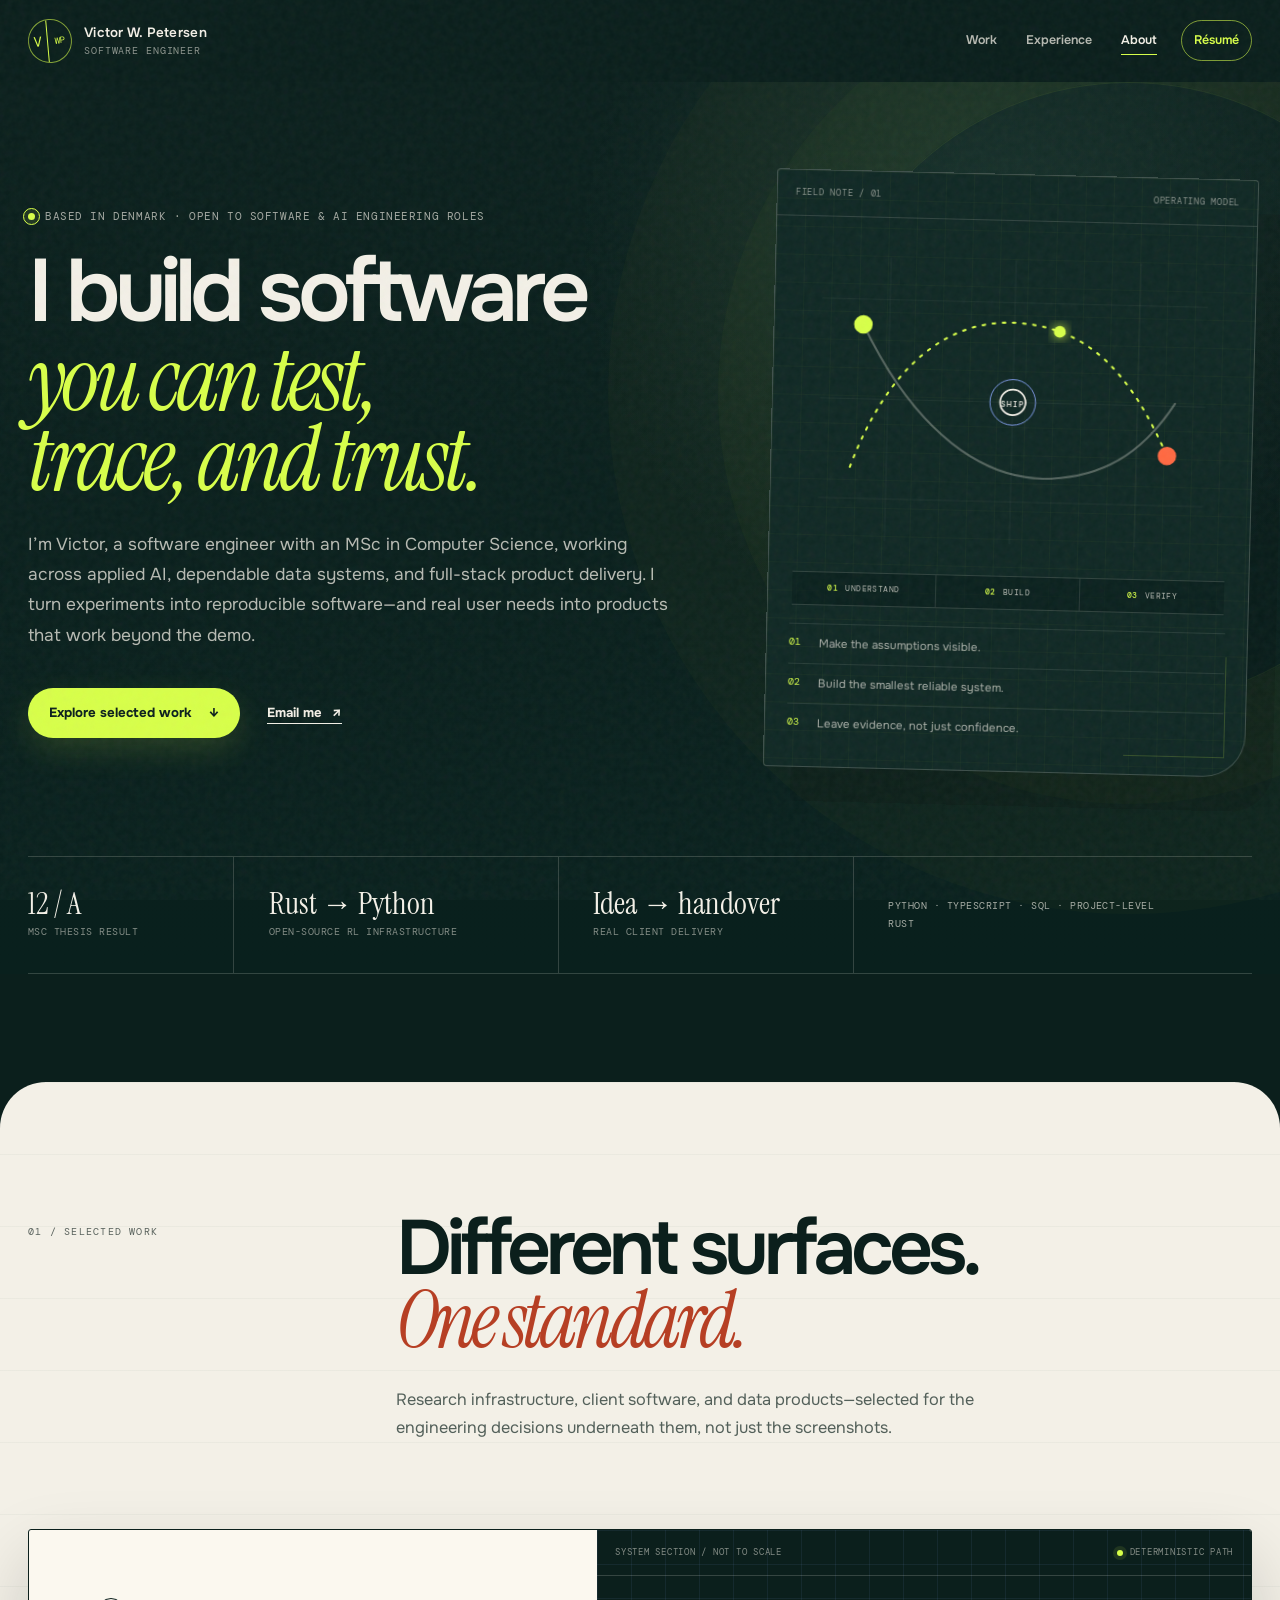
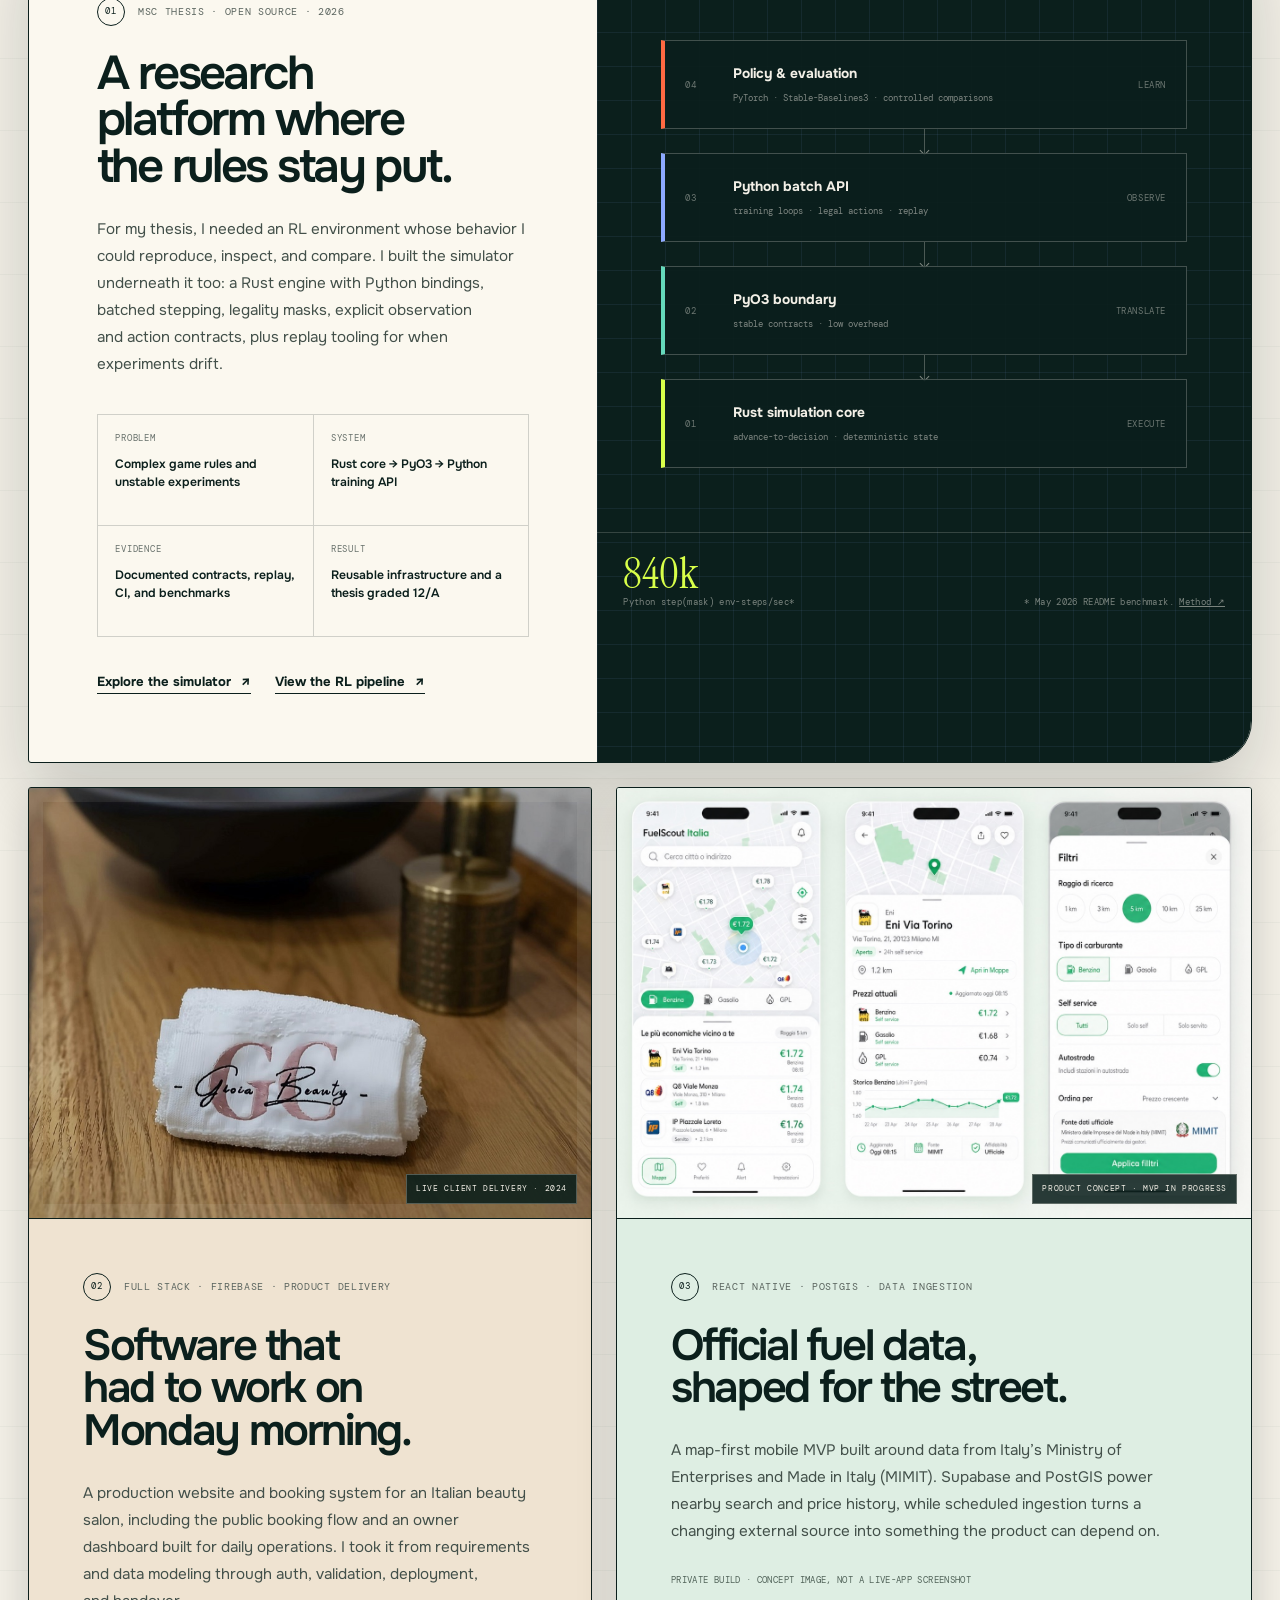
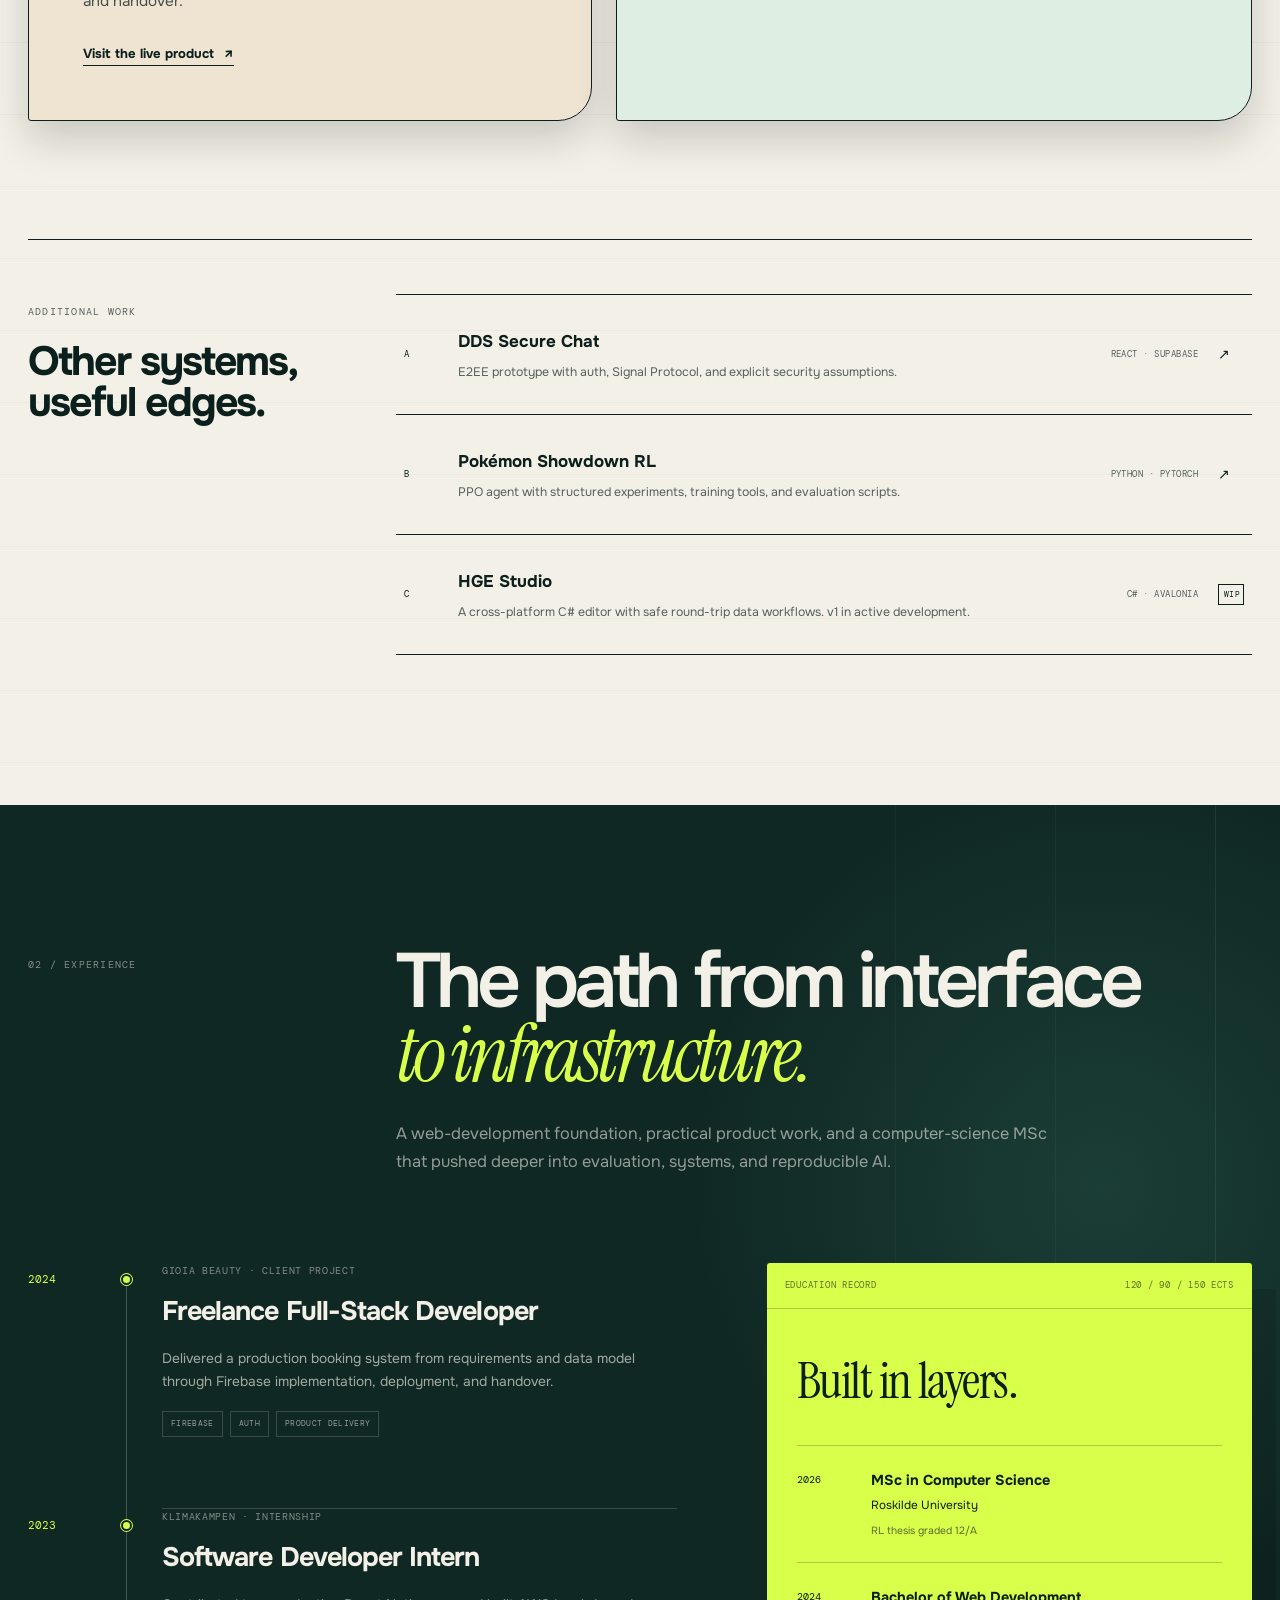
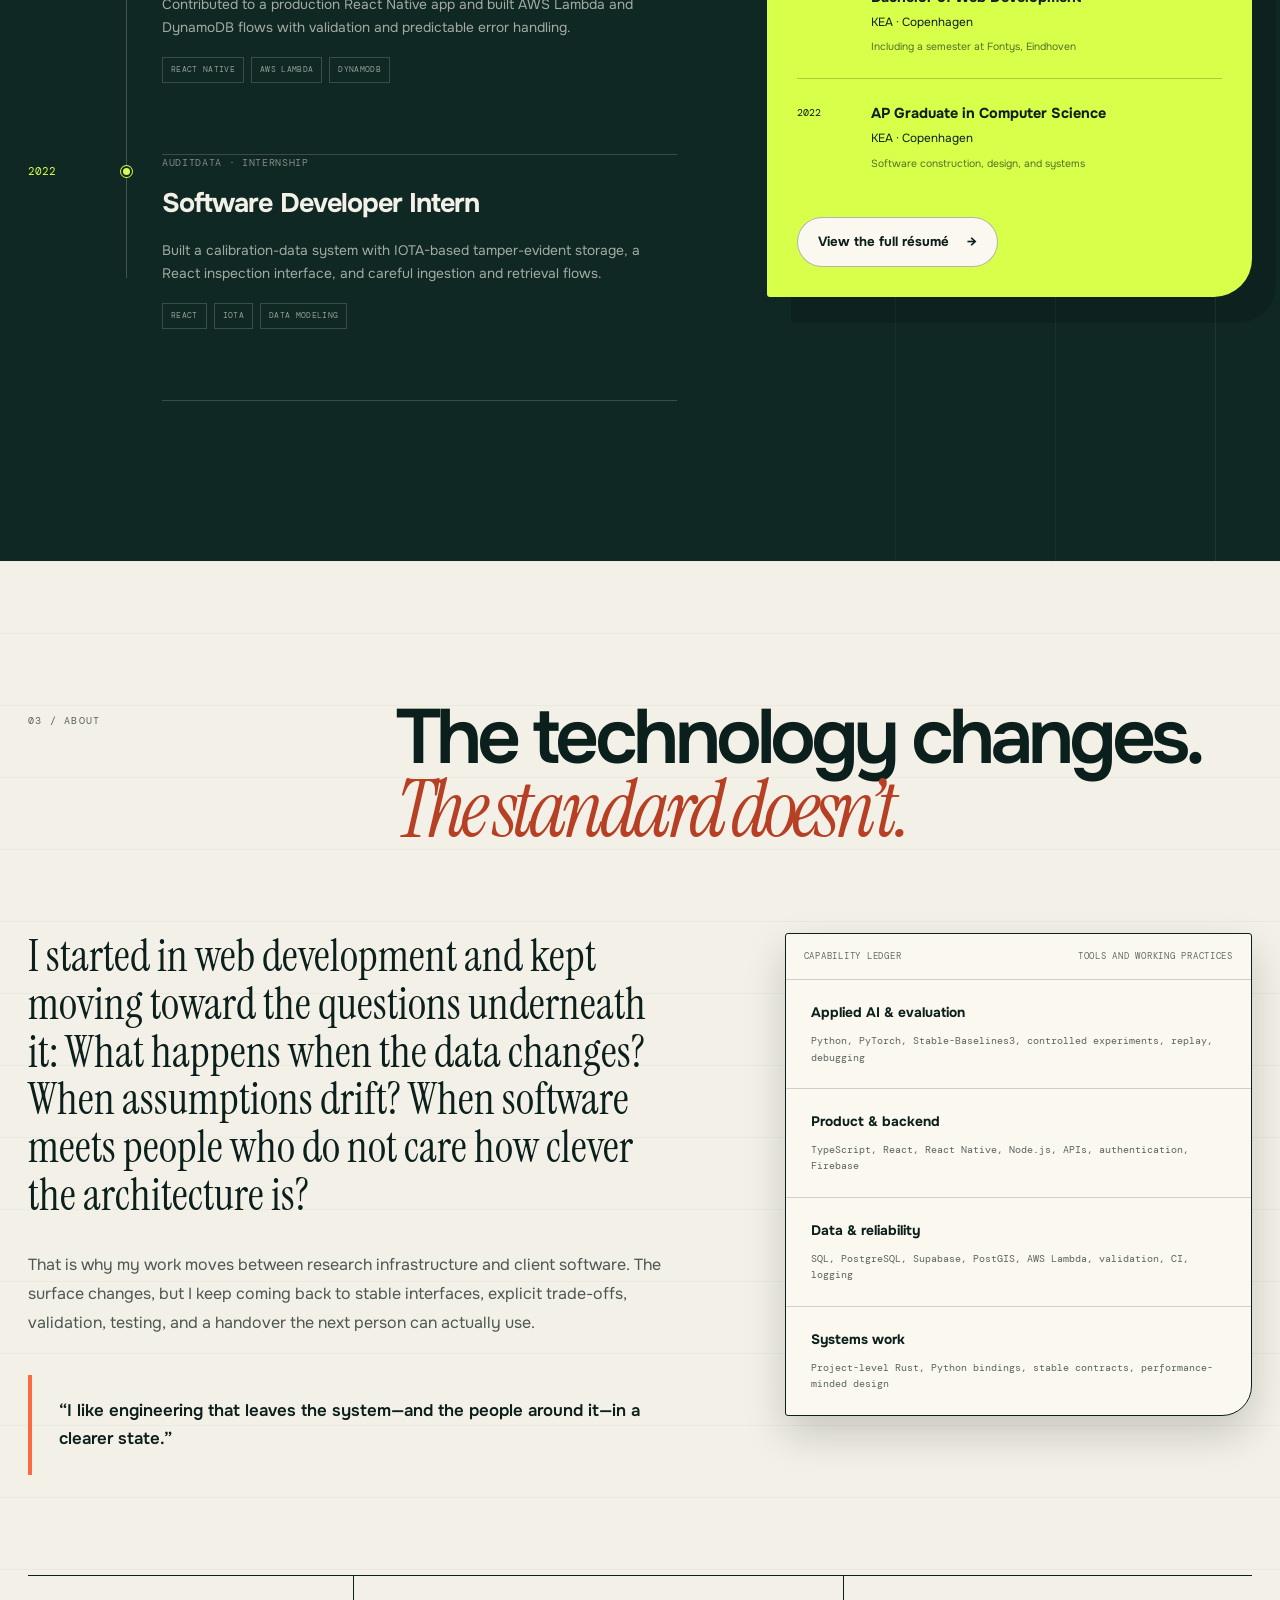
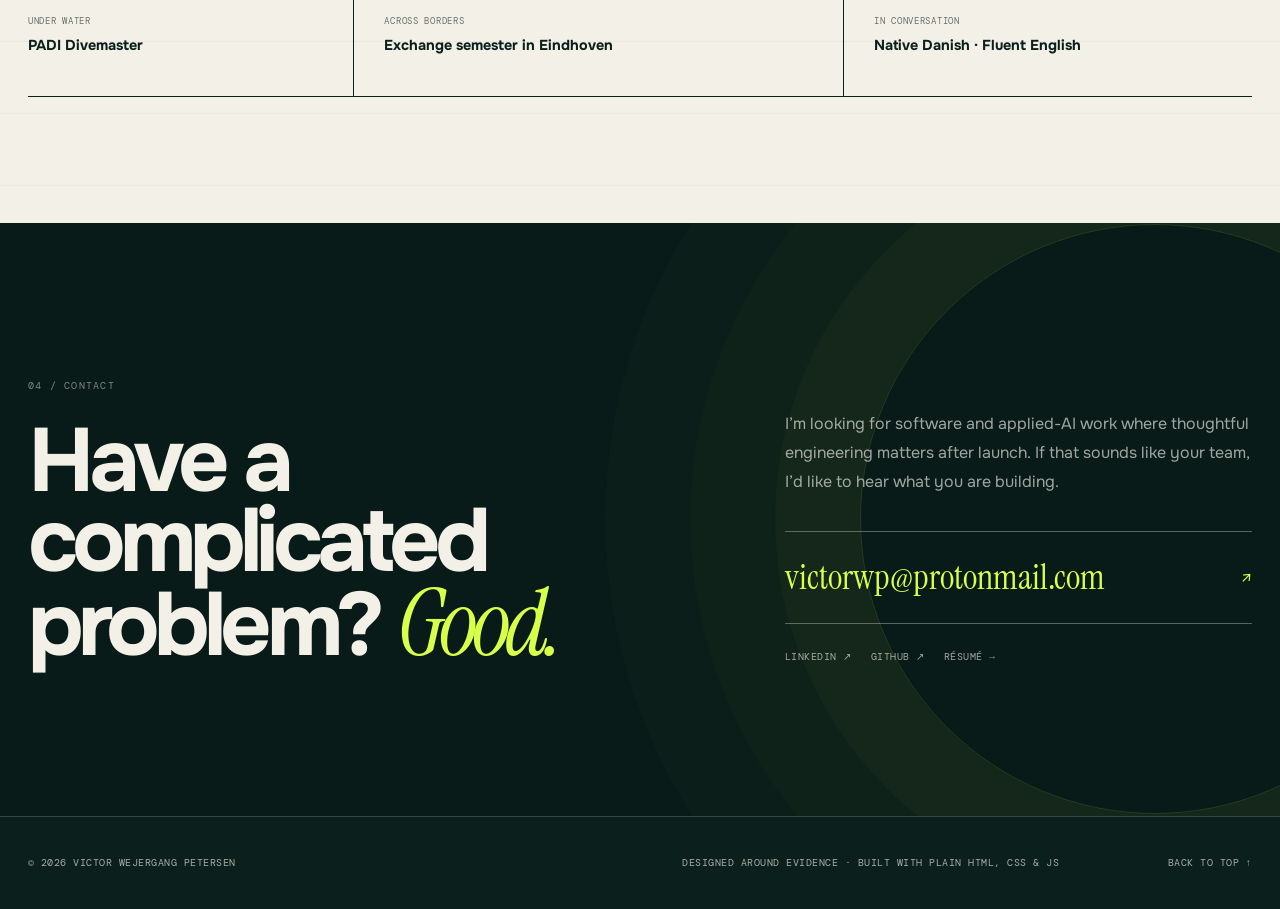
==== commit 306b9826: "Improve graph and machine-readable resume" ====
--- a/index.html
+++ b/index.html
@@ -10,7 +10,10 @@
     />
     <meta name="author" content="Victor Wejergang Petersen" />
     <meta name="theme-color" content="#0b1f1c" />
+    <meta name="robots" content="index,follow,max-image-preview:large,max-snippet:-1,max-video-preview:-1" />
     <link rel="canonical" href="https://victorwp.com/" />
+    <link rel="alternate" type="text/plain" href="resume.txt" title="Plain-text résumé" />
+    <link rel="alternate" type="application/json" href="resume.json" title="JSON Résumé" />
 
     <meta property="og:type" content="website" />
     <meta property="og:url" content="https://victorwp.com/" />
@@ -49,6 +52,9 @@
         "url": "https://victorwp.com",
         "email": "mailto:victorwp@protonmail.com",
         "jobTitle": "Software Engineer",
+        "mainEntityOfPage": "https://victorwp.com/",
+        "knowsLanguage": ["Danish", "English"],
+        "award": "MSc thesis graded 12/A",
         "sameAs": [
           "https://github.com/victorwp288",
           "https://www.linkedin.com/in/vwp/"
@@ -69,6 +75,40 @@
           "Reinforcement learning",
           "Full-stack development",
           "Data systems"
+        ],
+        "hasOccupation": {
+          "@type": "Occupation",
+          "name": "Software Engineer",
+          "skills": "Python, TypeScript, JavaScript, SQL, React, React Native, Node.js, PyTorch, PostgreSQL, Supabase, Firebase, project-level Rust"
+        },
+        "hasCredential": [
+          {
+            "@type": "EducationalOccupationalCredential",
+            "name": "MSc in Computer Science",
+            "credentialCategory": "Master's degree",
+            "recognizedBy": {
+              "@type": "CollegeOrUniversity",
+              "name": "Roskilde University"
+            }
+          },
+          {
+            "@type": "EducationalOccupationalCredential",
+            "name": "Bachelor of Web Development",
+            "credentialCategory": "Bachelor's degree",
+            "recognizedBy": {
+              "@type": "CollegeOrUniversity",
+              "name": "Copenhagen School of Design and Technology"
+            }
+          },
+          {
+            "@type": "EducationalOccupationalCredential",
+            "name": "AP Graduate in Computer Science",
+            "credentialCategory": "Academy profession degree",
+            "recognizedBy": {
+              "@type": "CollegeOrUniversity",
+              "name": "Copenhagen School of Design and Technology"
+            }
+          }
         ]
       }
     </script>
@@ -157,14 +197,13 @@
                   <circle r="7" />
                   <animateMotion dur="4.8s" repeatCount="1" fill="freeze" path="M79 291C121 171 191 111 276 116C364 121 412 180 454 269" />
                 </g>
-                <text x="52" y="109">INPUT</text>
-                <text x="245" y="193">SYSTEM</text>
-                <text x="428" y="297">PROOF</text>
                 <text class="orbit-center" x="270" y="216" text-anchor="middle">SHIP</text>
               </svg>
-              <span class="system-orbit__label system-orbit__label--one">Understand</span>
-              <span class="system-orbit__label system-orbit__label--two">Build</span>
-              <span class="system-orbit__label system-orbit__label--three">Verify</span>
+              <div class="system-orbit__stages" aria-hidden="true">
+                <span><b>01</b> Understand</span>
+                <span><b>02</b> Build</span>
+                <span><b>03</b> Verify</span>
+              </div>
             </div>
 
             <div class="system-card__legend">
@@ -627,8 +666,8 @@
               <span aria-hidden="true">↗</span>
             </a>
             <div class="contact-links" aria-label="Social profiles">
-              <a href="https://www.linkedin.com/in/vwp/" target="_blank" rel="noopener noreferrer">LinkedIn ↗</a>
-              <a href="https://github.com/victorwp288" target="_blank" rel="noopener noreferrer">GitHub ↗</a>
+              <a href="https://www.linkedin.com/in/vwp/" target="_blank" rel="me noopener noreferrer">LinkedIn ↗</a>
+              <a href="https://github.com/victorwp288" target="_blank" rel="me noopener noreferrer">GitHub ↗</a>
               <a href="cv.html">Résumé →</a>
             </div>
           </div>
--- a/styles.css
+++ b/styles.css
@@ -614,31 +614,39 @@
   font-weight: 500;
 }
 
-.system-orbit__label {
-  position: absolute;
-  padding: 4px 7px;
-  border: 1px solid rgba(243, 240, 231, 0.15);
-  background: var(--ink-raised);
-  color: rgba(243, 240, 231, 0.72);
-  font-family: var(--mono);
-  font-size: 0.54rem;
-  letter-spacing: 0.06em;
+.system-orbit__stages {
+  position: relative;
+  z-index: 2;
+  display: grid;
+  grid-template-columns: repeat(3, 1fr);
+  margin: -4px 12px 18px;
+  border-top: 1px solid rgba(243, 240, 231, 0.16);
+  border-bottom: 1px solid rgba(243, 240, 231, 0.16);
+  background: rgba(11, 31, 28, 0.72);
+}
+
+.system-orbit__stages span {
+  display: flex;
+  align-items: center;
+  justify-content: center;
+  gap: 7px;
+  padding: 9px 5px;
+  border-right: 1px solid rgba(243, 240, 231, 0.12);
+  color: rgba(243, 240, 231, 0.74);
+  font-family: var(--mono);
+  font-size: 0.51rem;
+  letter-spacing: 0.055em;
   text-transform: uppercase;
 }
 
-.system-orbit__label--one {
-  top: 28%;
-  left: 9%;
-}
-
-.system-orbit__label--two {
-  top: 46%;
-  left: 43%;
-}
-
-.system-orbit__label--three {
-  right: 8%;
-  bottom: 24%;
+.system-orbit__stages span:last-child {
+  border-right: 0;
+}
+
+.system-orbit__stages b {
+  color: var(--signal);
+  font-size: 0.48rem;
+  font-weight: 500;
 }
 
 .system-card__legend {
@@ -1935,6 +1943,15 @@
   text-transform: uppercase;
 }
 
+.cv-sheet__footer a {
+  border-bottom: 1px solid currentColor;
+  text-decoration: none;
+}
+
+.cv-sheet__footer a:hover {
+  color: #a53b22;
+}
+
 .site-footer--cv {
   color: rgba(243, 240, 231, 0.54);
 }
@@ -2294,7 +2311,13 @@
     padding-inline: 0;
   }
 
-  .system-orbit__label {
+  .system-orbit__stages {
+    margin: 0 8px 15px;
+  }
+
+  .system-orbit__stages span {
+    gap: 4px;
+    padding: 8px 2px;
     font-size: 0.45rem;
   }
 
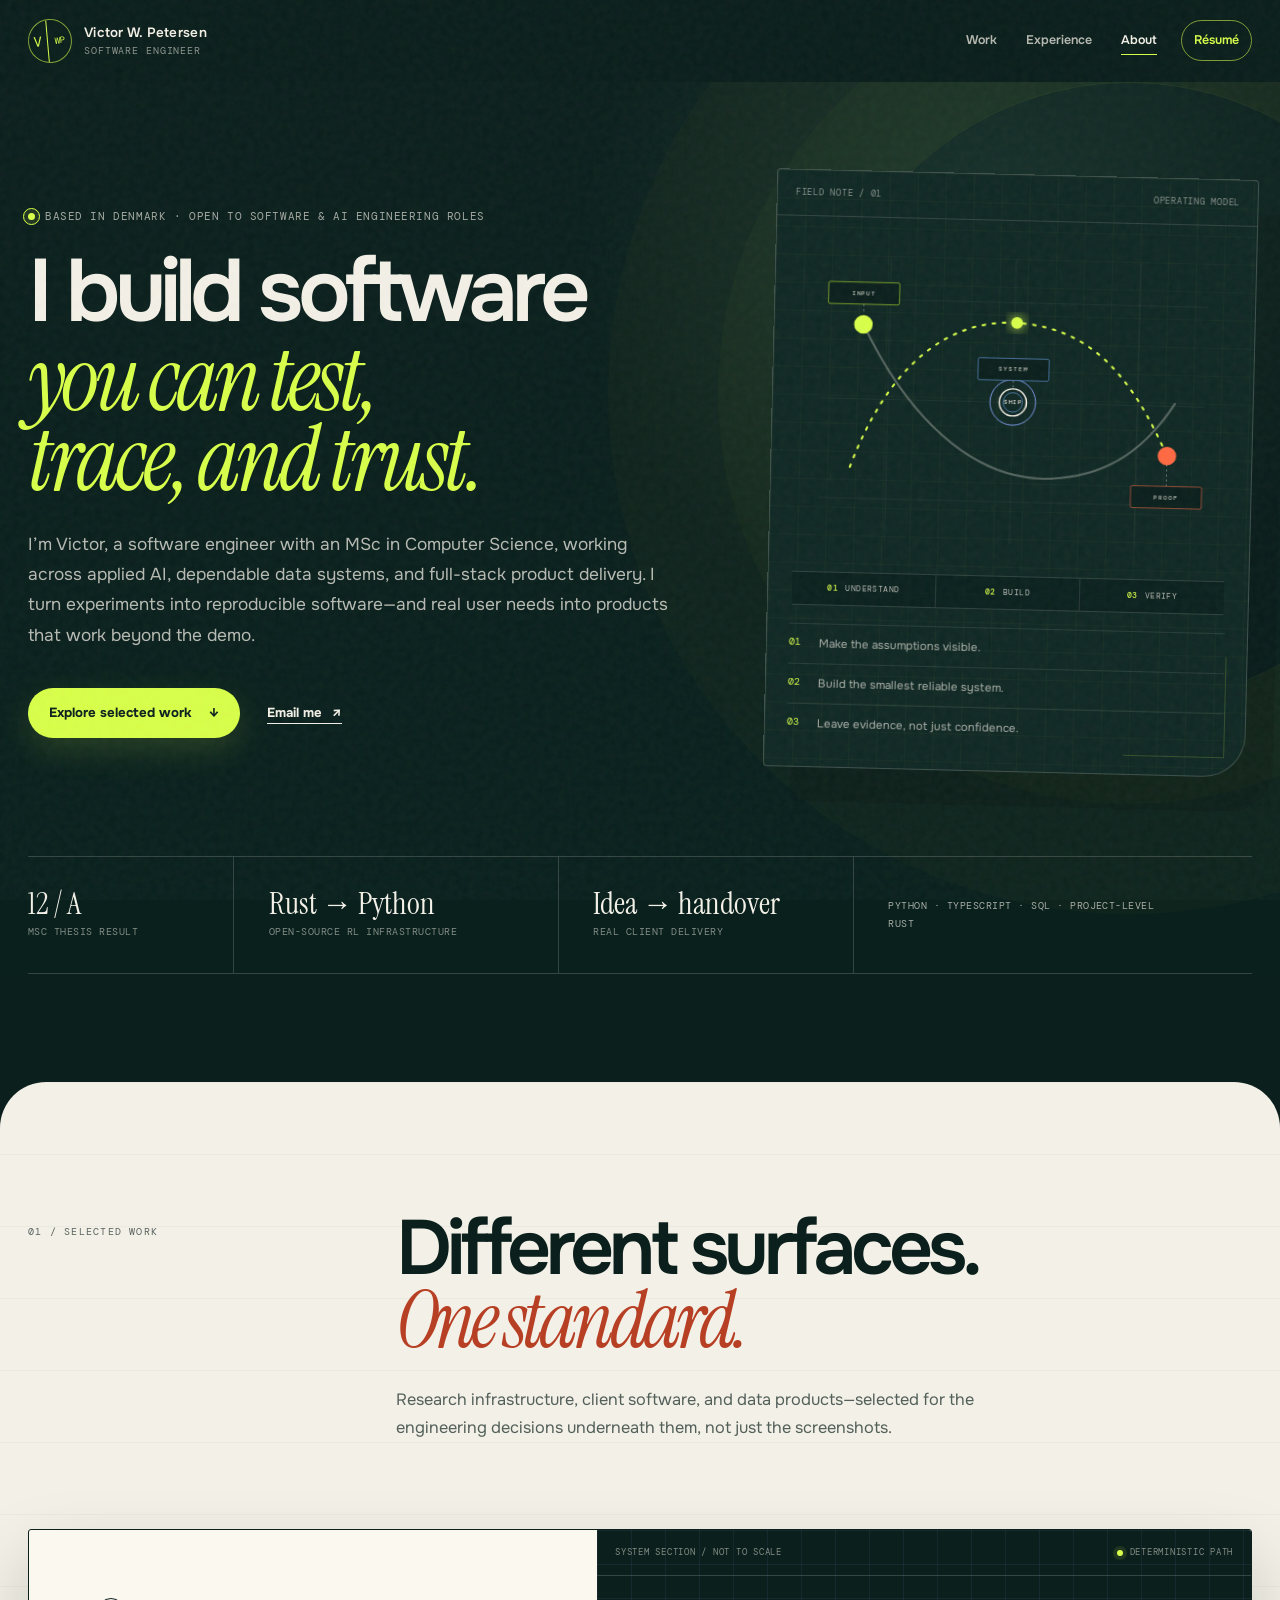
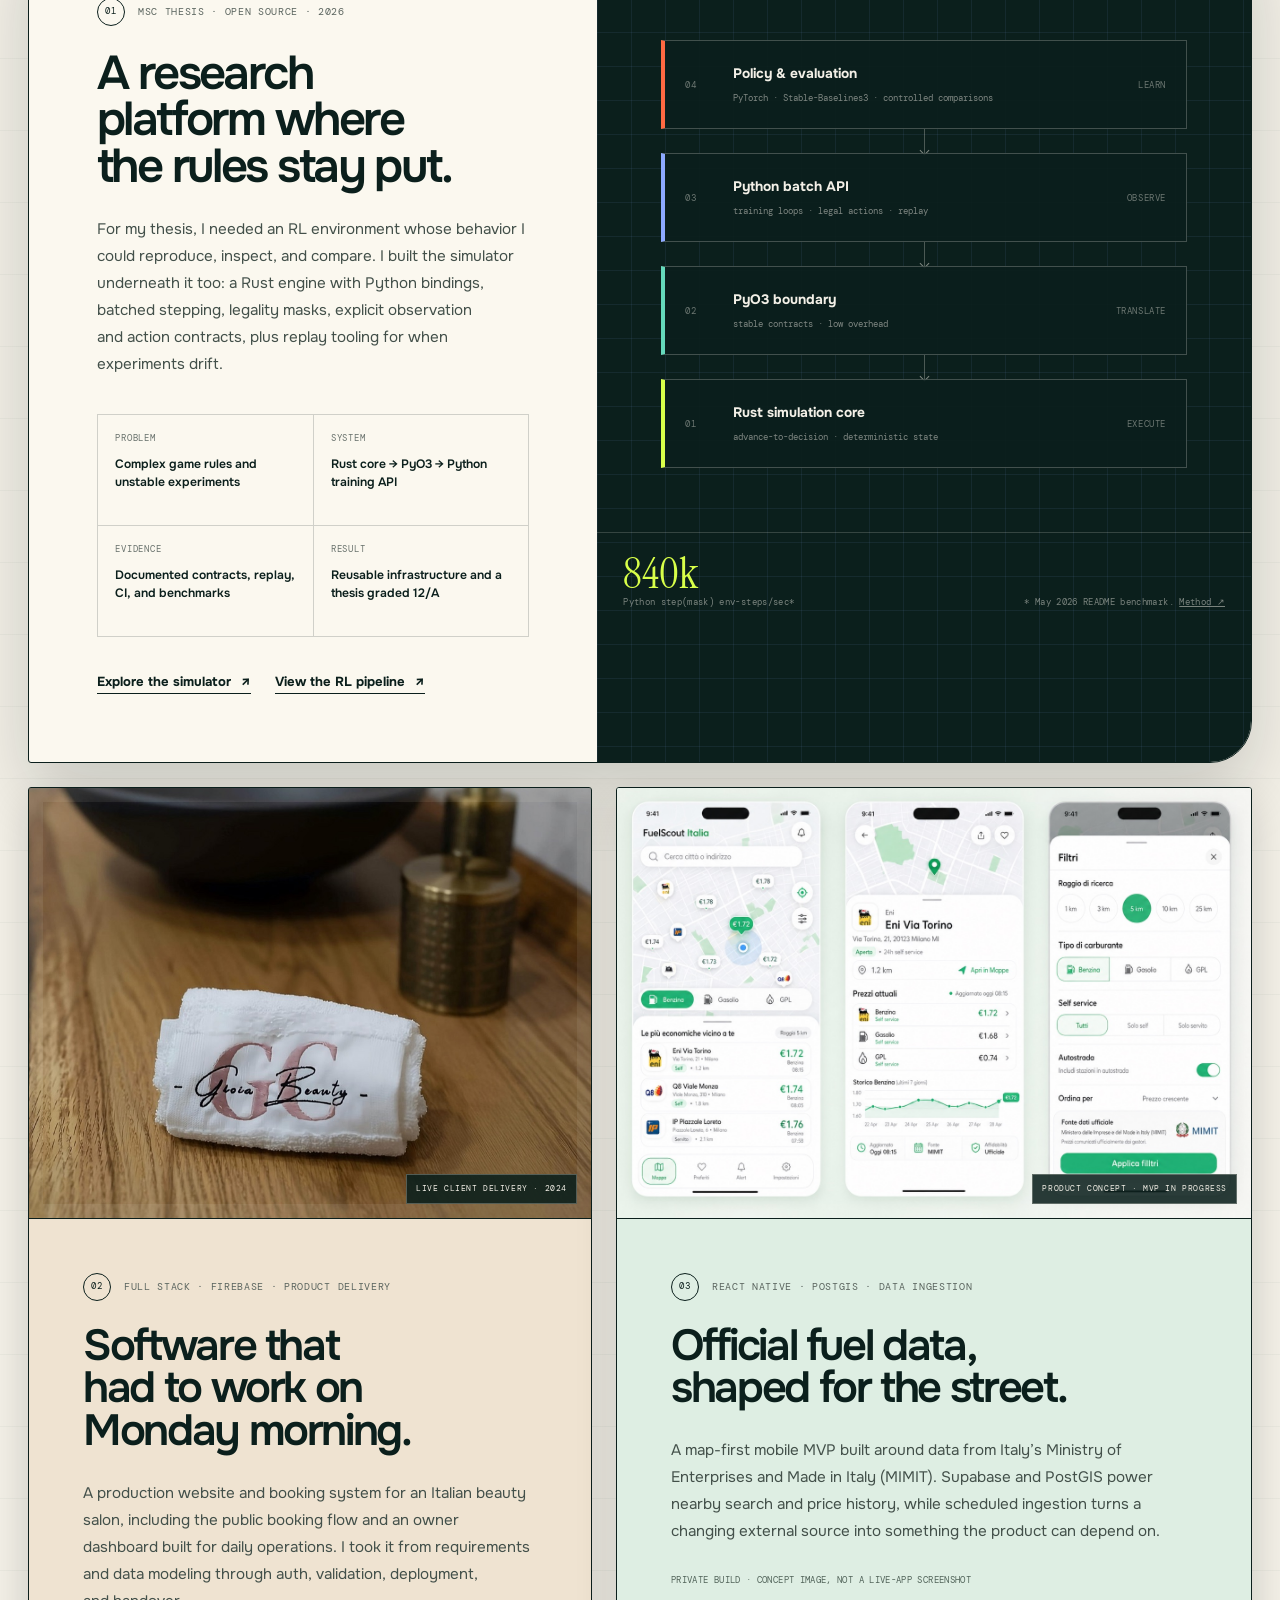
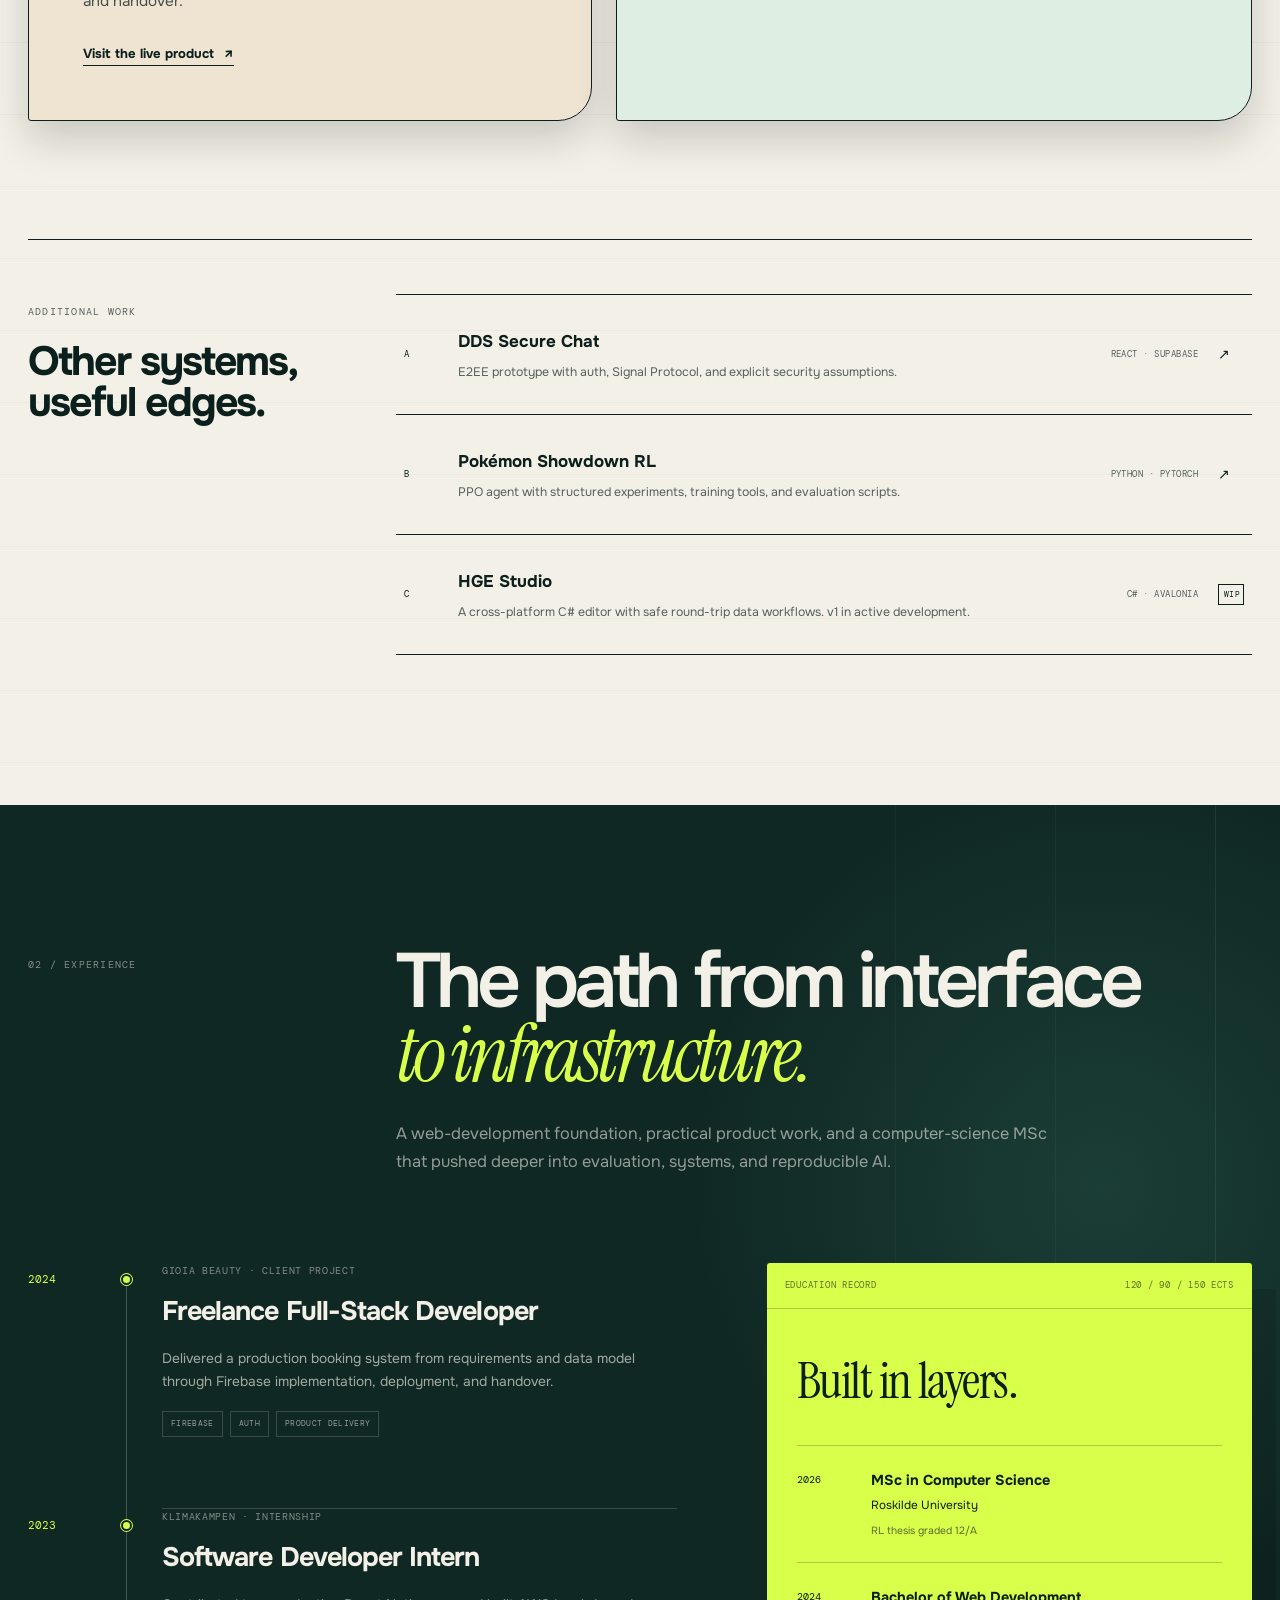
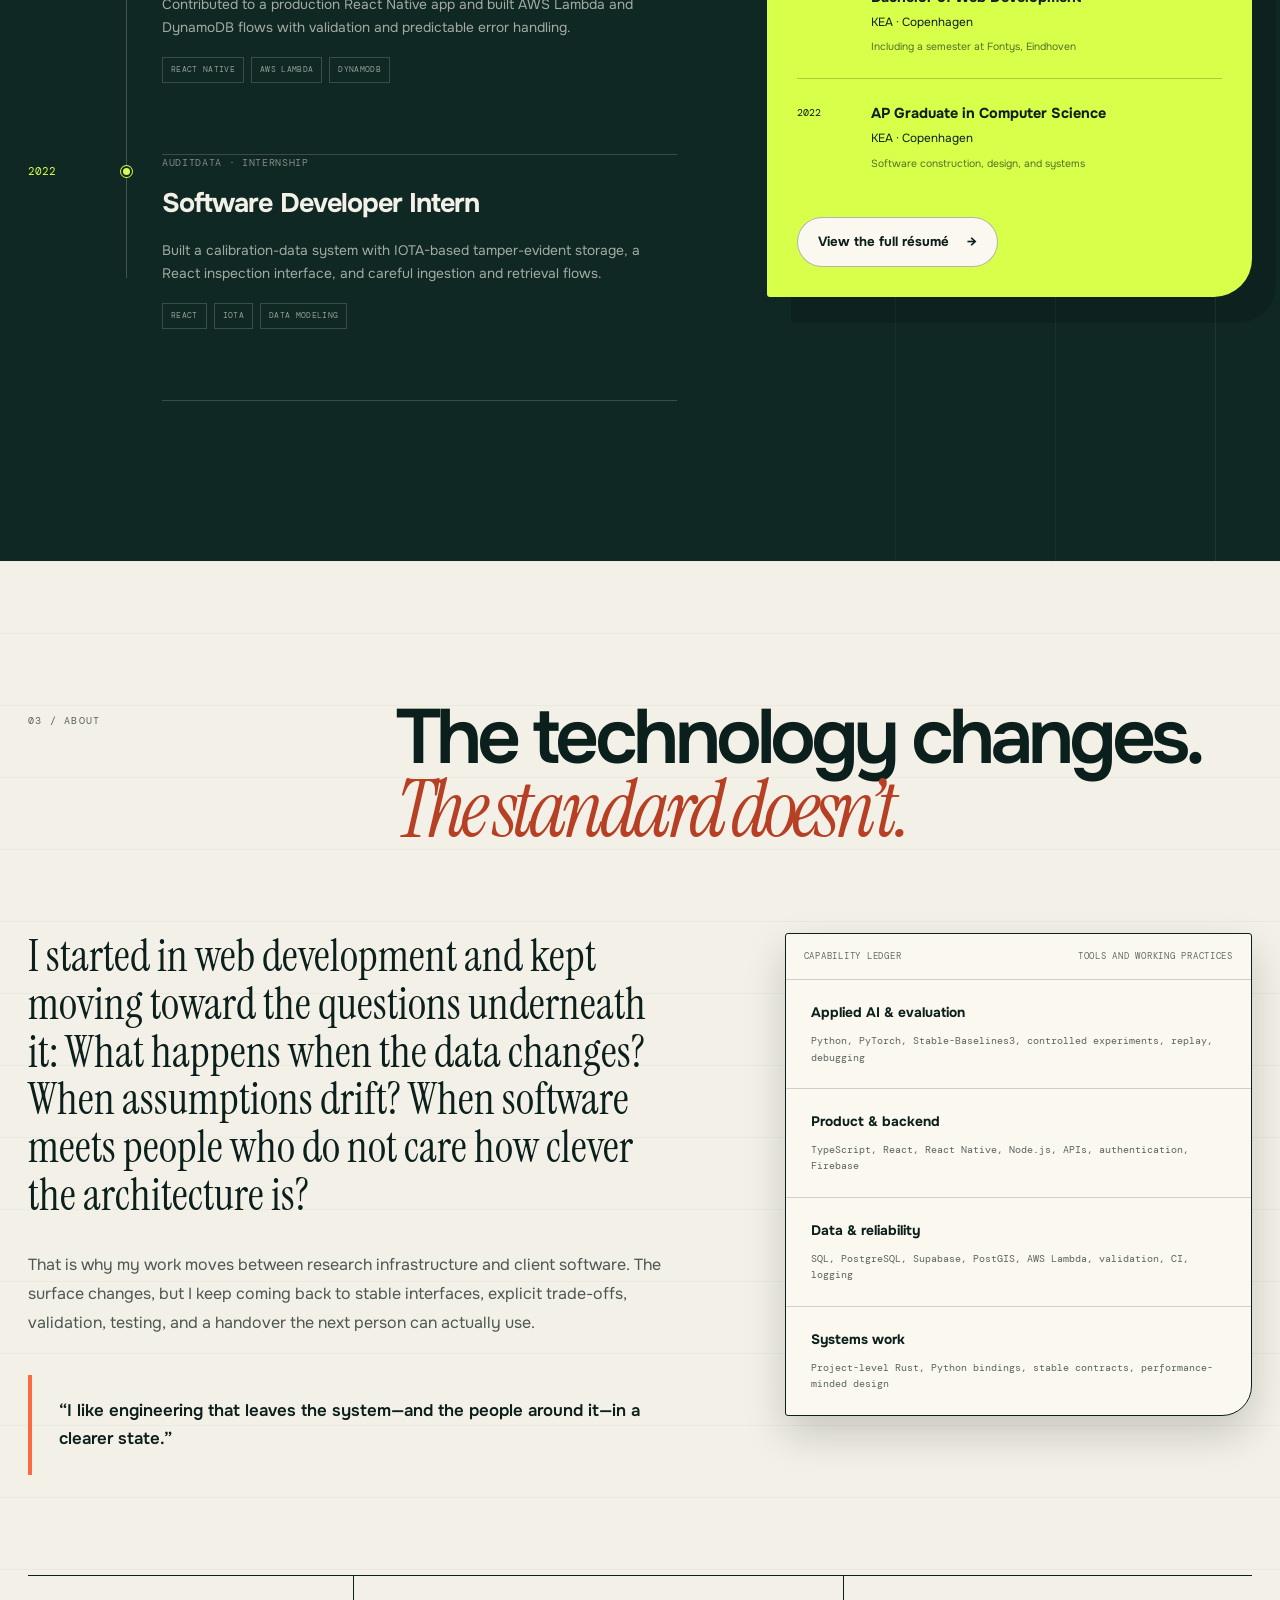
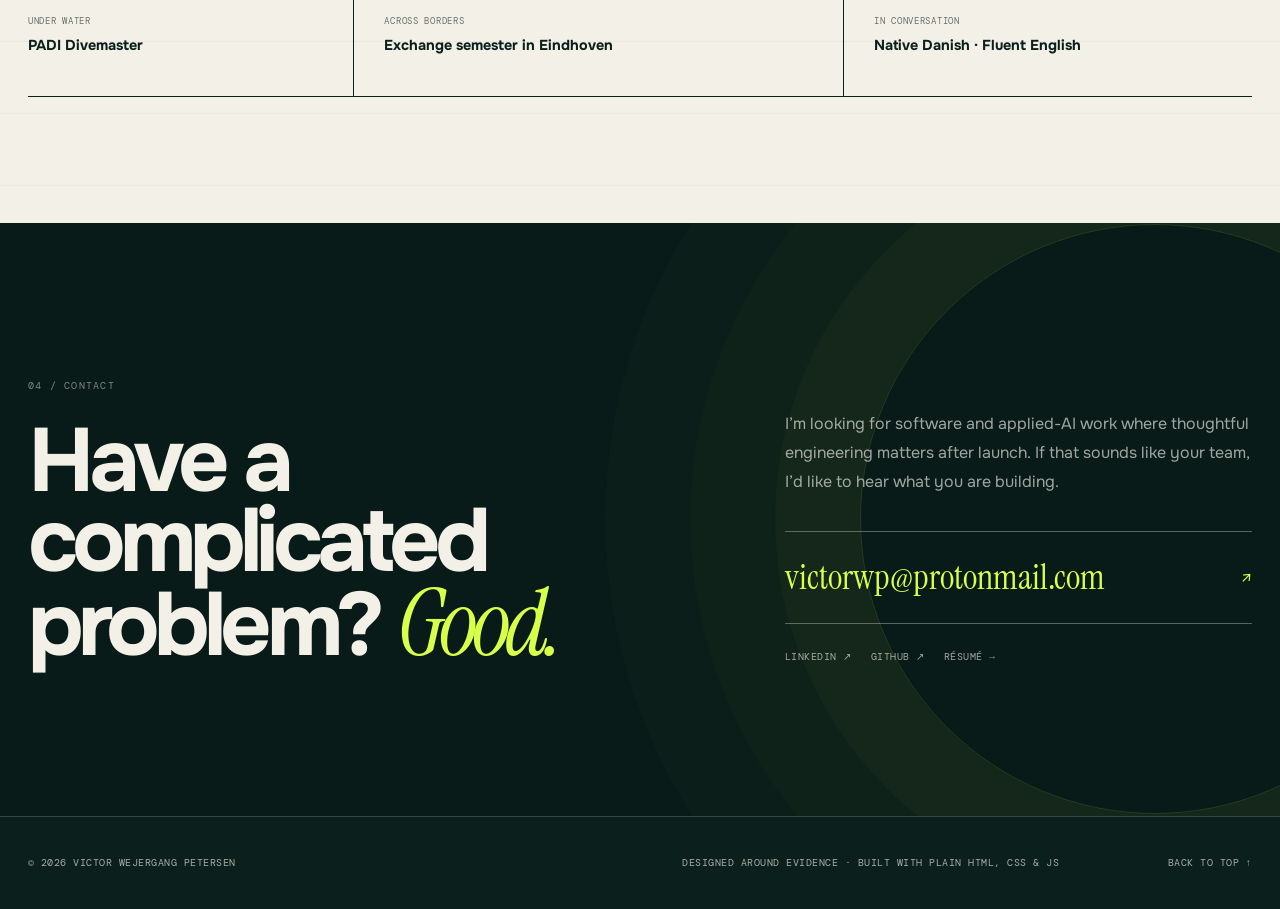
==== commit 364b86c2: "Restore graph labels and align ship marker" ====
--- a/index.html
+++ b/index.html
@@ -190,14 +190,32 @@
                 <path class="orbit-path orbit-path--one" d="M79 291C121 171 191 111 276 116C364 121 412 180 454 269" />
                 <path class="orbit-path orbit-path--two" d="M91 122C153 244 238 310 329 298C388 291 429 260 462 207" />
                 <circle class="orbit-node orbit-node--signal" cx="91" cy="122" r="10" />
-                <circle class="orbit-node" cx="270" cy="210" r="15" />
                 <circle class="orbit-node orbit-node--warm" cx="454" cy="269" r="10" />
                 <circle class="orbit-pulse" cx="270" cy="210" r="27" />
+                <g class="orbit-hub" transform="translate(270 210)">
+                  <circle class="orbit-node orbit-node--hub" r="16" />
+                  <circle class="orbit-hub__ring" r="11.5" />
+                  <text class="orbit-center" x="0" y="0">SHIP</text>
+                </g>
+                <g class="orbit-label orbit-label--input">
+                  <path class="orbit-label__leader" d="M91 98V110" />
+                  <rect class="orbit-label__plate" x="49" y="72" width="84" height="26" rx="2" />
+                  <text class="orbit-label__text" x="91" y="85">INPUT</text>
+                </g>
+                <g class="orbit-label orbit-label--system">
+                  <path class="orbit-label__leader" d="M270 184V192" />
+                  <rect class="orbit-label__plate" x="228" y="158" width="84" height="26" rx="2" />
+                  <text class="orbit-label__text" x="270" y="171">SYSTEM</text>
+                </g>
+                <g class="orbit-label orbit-label--proof">
+                  <path class="orbit-label__leader" d="M454 279V305" />
+                  <rect class="orbit-label__plate" x="412" y="305" width="84" height="26" rx="2" />
+                  <text class="orbit-label__text" x="454" y="318">PROOF</text>
+                </g>
                 <g class="orbit-runner" filter="url(#softGlow)">
                   <circle r="7" />
                   <animateMotion dur="4.8s" repeatCount="1" fill="freeze" path="M79 291C121 171 191 111 276 116C364 121 412 180 454 269" />
                 </g>
-                <text class="orbit-center" x="270" y="216" text-anchor="middle">SHIP</text>
               </svg>
               <div class="system-orbit__stages" aria-hidden="true">
                 <span><b>01</b> Understand</span>
--- a/styles.css
+++ b/styles.css
@@ -577,6 +577,17 @@
   stroke: var(--warm);
 }
 
+.orbit-node--hub {
+  fill: var(--ink-raised);
+  stroke-width: 1.7;
+}
+
+.orbit-hub__ring {
+  fill: none;
+  stroke: rgba(116, 176, 255, 0.72);
+  stroke-width: 0.9;
+}
+
 .orbit-pulse {
   fill: none;
   stroke: var(--blue);
@@ -610,8 +621,47 @@
 
 .system-orbit .orbit-center {
   fill: var(--paper);
-  font-size: 9px;
+  font-size: 7.5px;
   font-weight: 500;
+  letter-spacing: 0.07em;
+  text-anchor: middle;
+  dominant-baseline: central;
+}
+
+.orbit-label__leader {
+  fill: none;
+  stroke: rgba(243, 240, 231, 0.42);
+  stroke-width: 1;
+  stroke-dasharray: 2 3;
+  vector-effect: non-scaling-stroke;
+}
+
+.orbit-label__plate {
+  fill: rgba(11, 31, 28, 0.92);
+  stroke: rgba(243, 240, 231, 0.22);
+  stroke-width: 1;
+  vector-effect: non-scaling-stroke;
+}
+
+.orbit-label--input .orbit-label__plate {
+  stroke: rgba(207, 255, 50, 0.52);
+}
+
+.orbit-label--system .orbit-label__plate {
+  stroke: rgba(116, 176, 255, 0.52);
+}
+
+.orbit-label--proof .orbit-label__plate {
+  stroke: rgba(255, 107, 74, 0.54);
+}
+
+.system-orbit .orbit-label__text {
+  fill: rgba(243, 240, 231, 0.82);
+  font-size: 7.5px;
+  font-weight: 500;
+  letter-spacing: 0.14em;
+  text-anchor: middle;
+  dominant-baseline: central;
 }
 
 .system-orbit__stages {
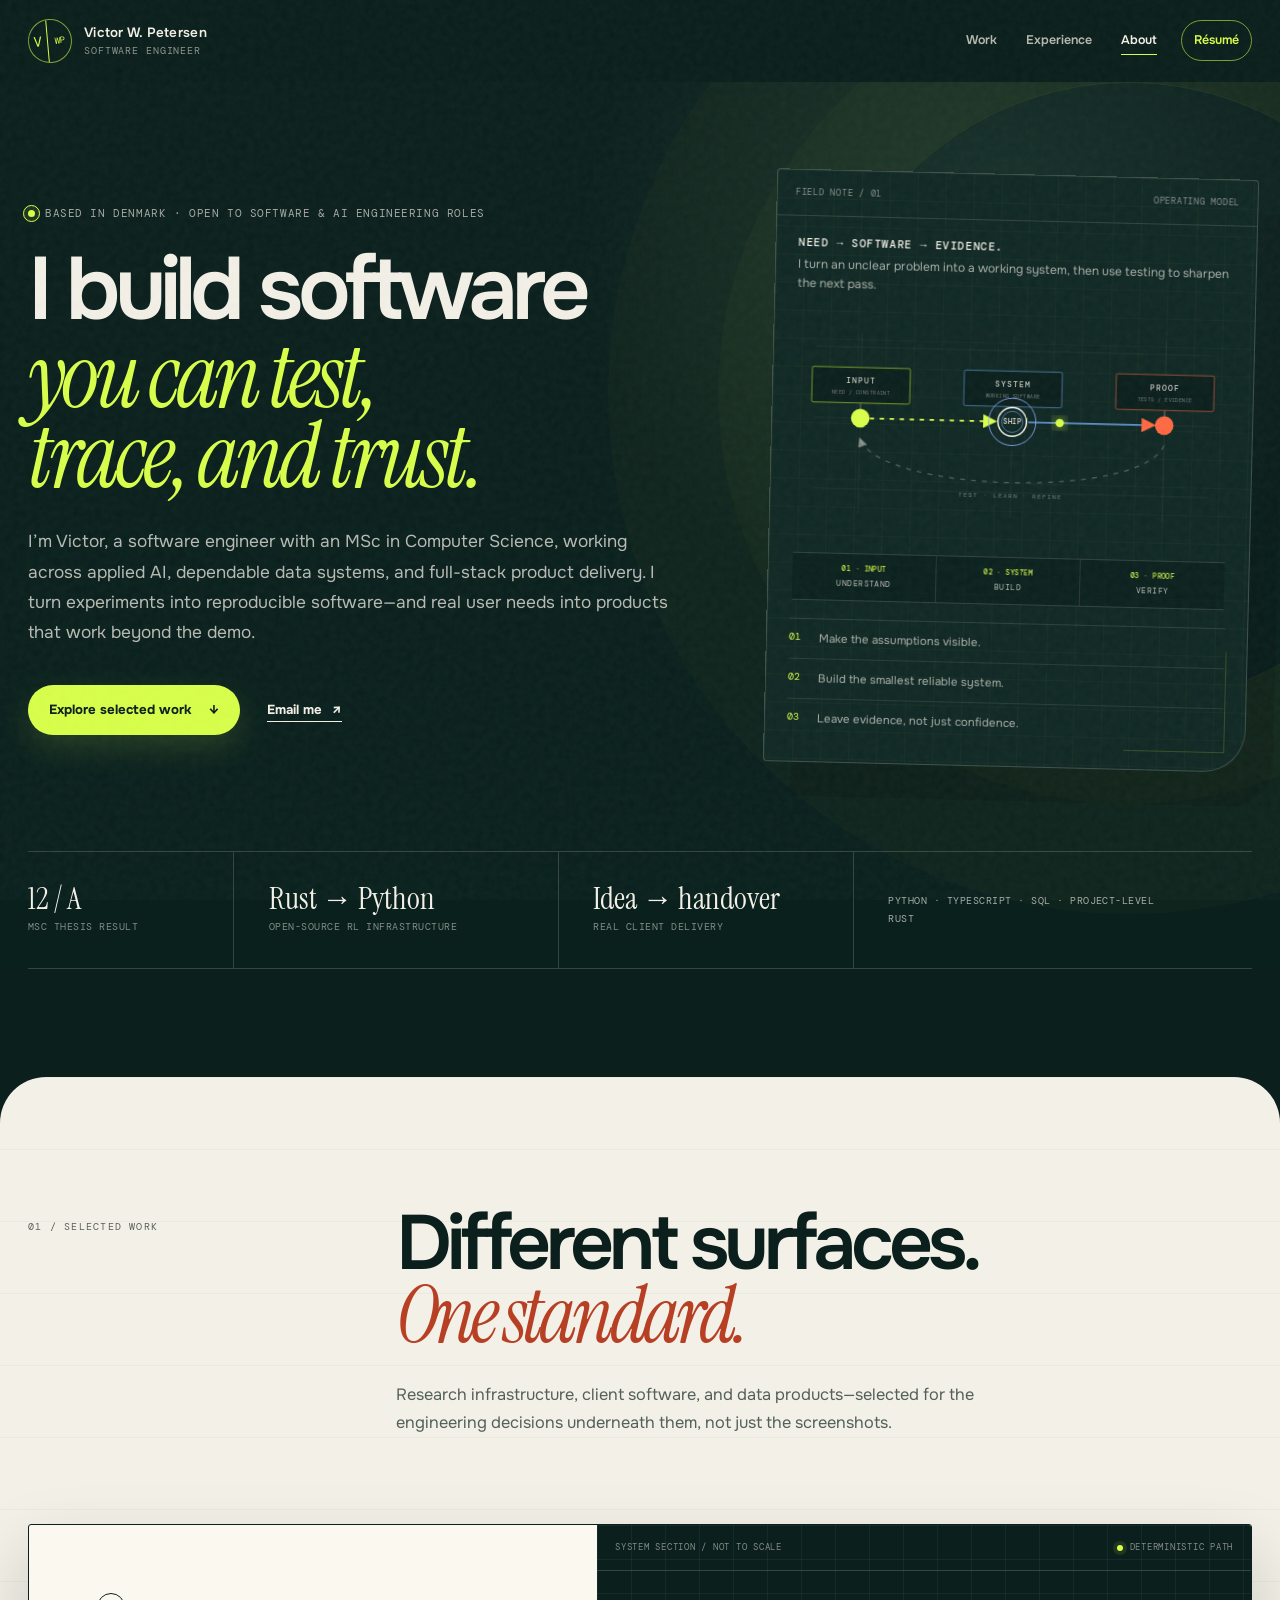
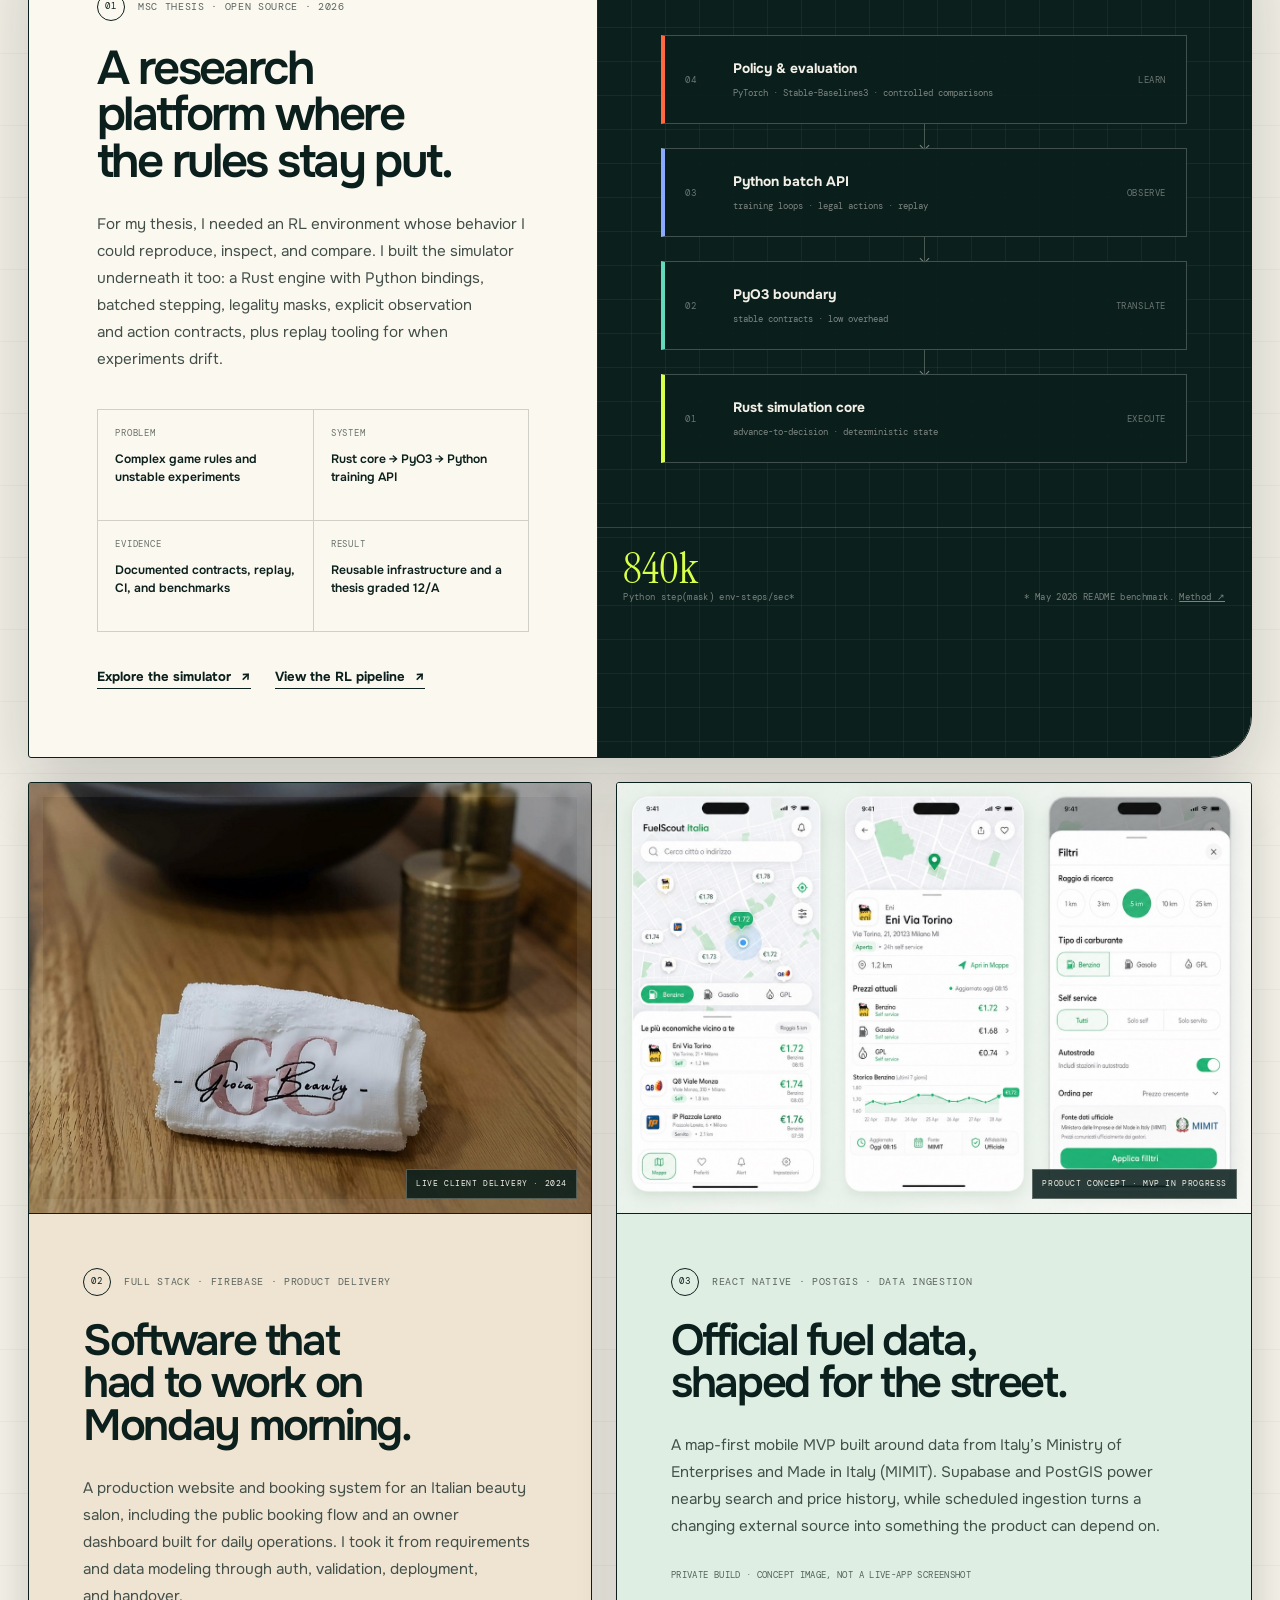
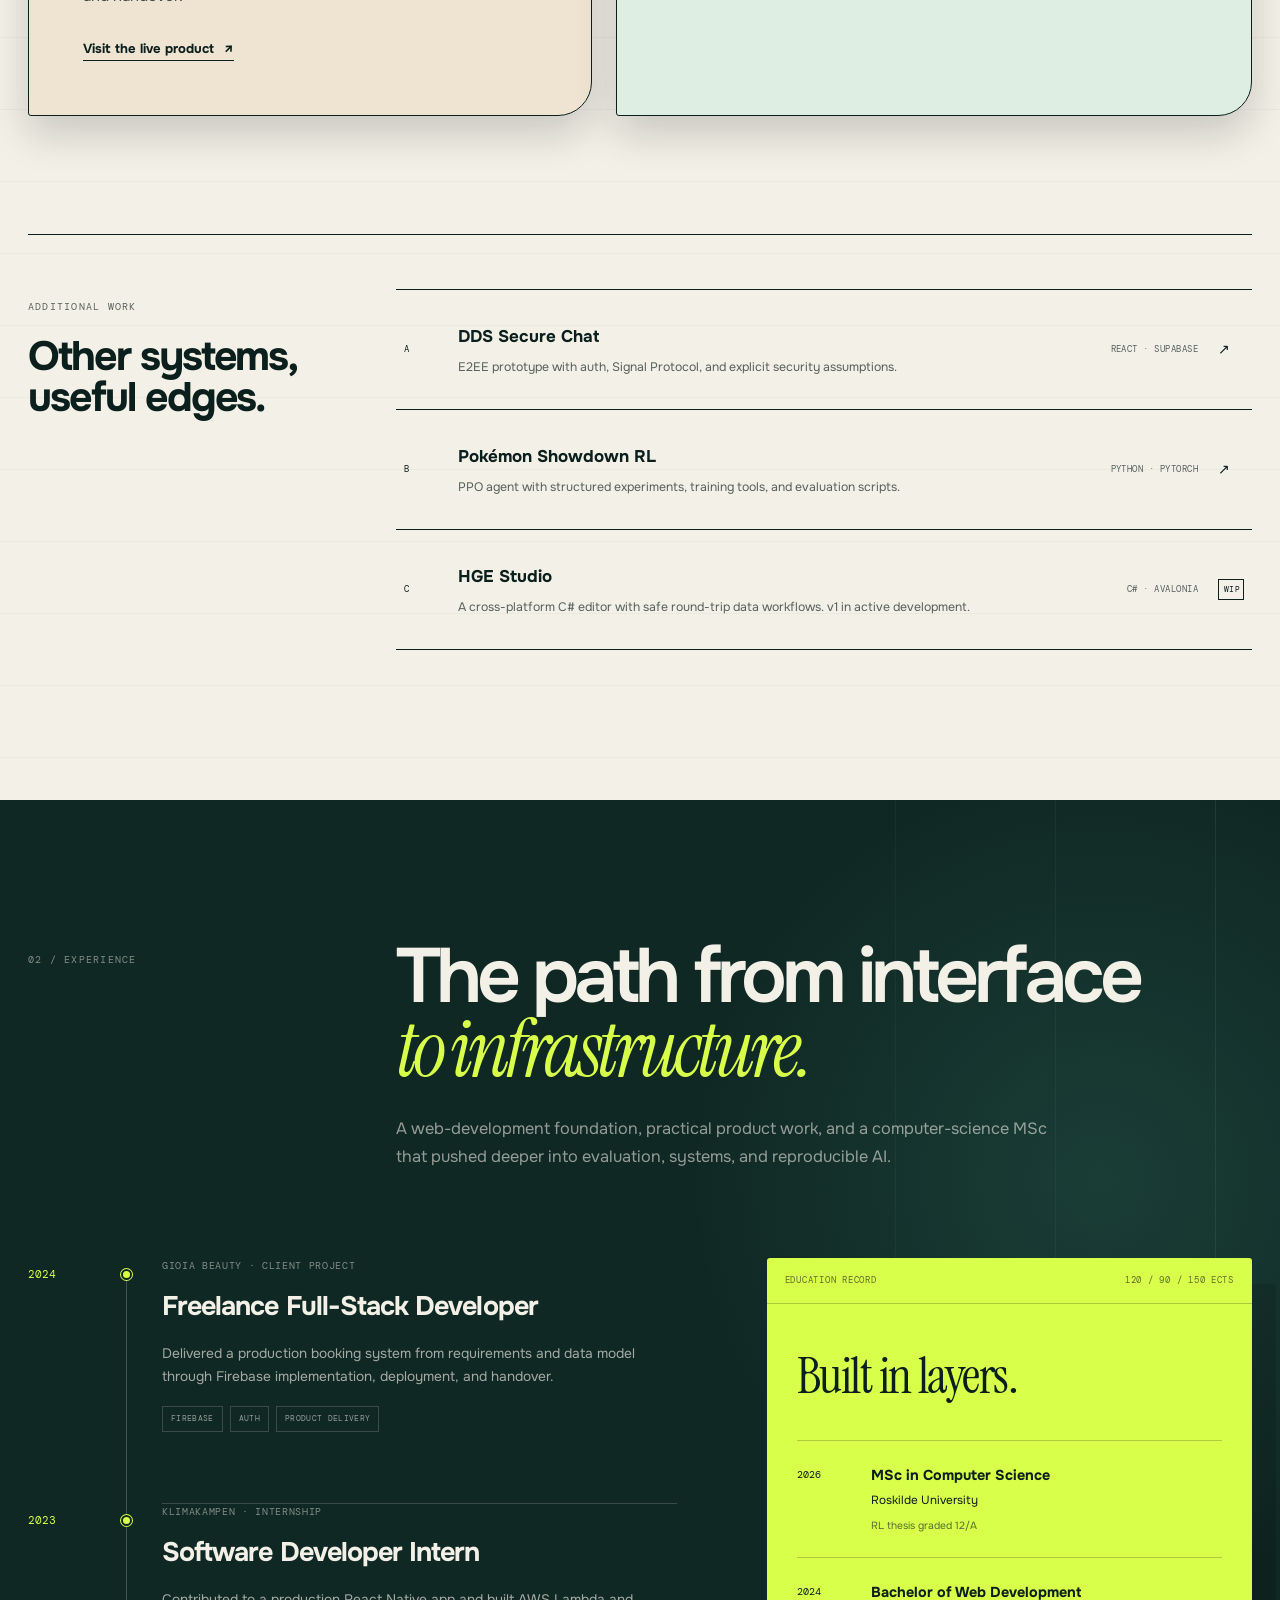
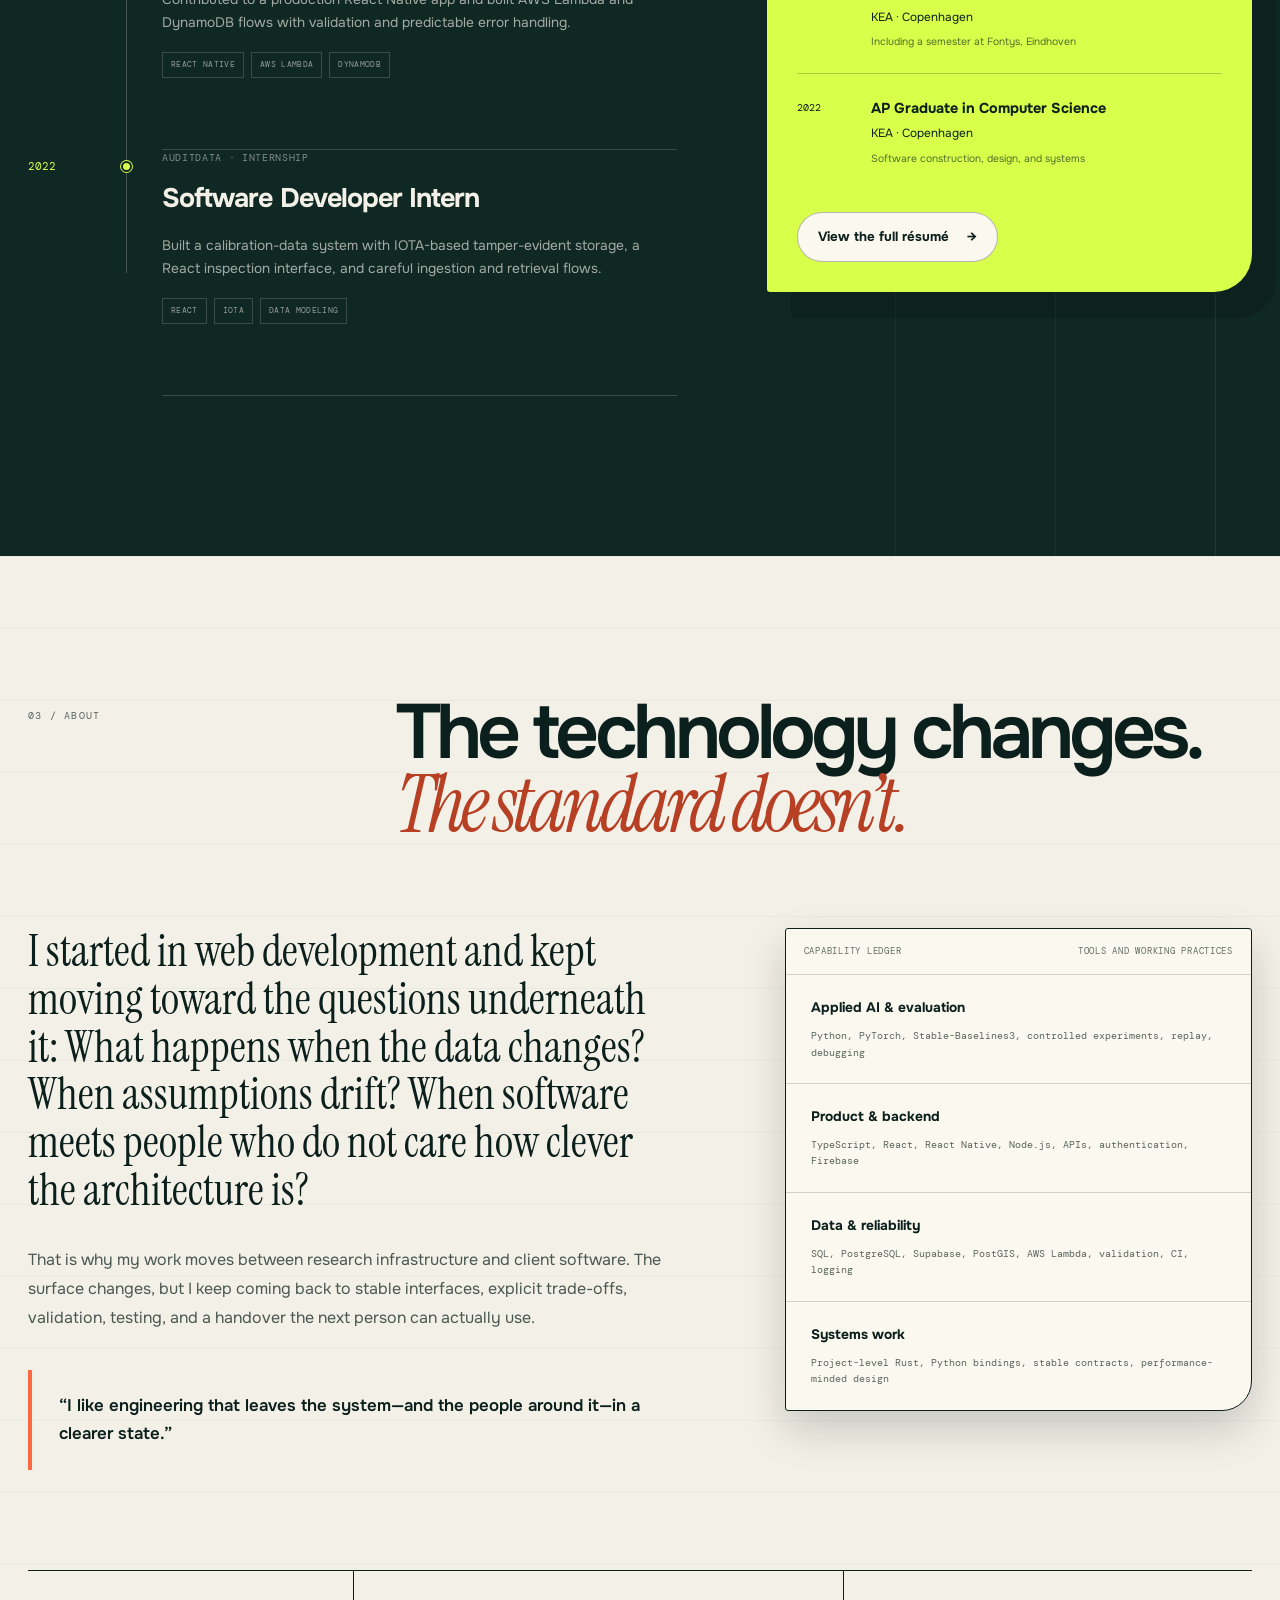
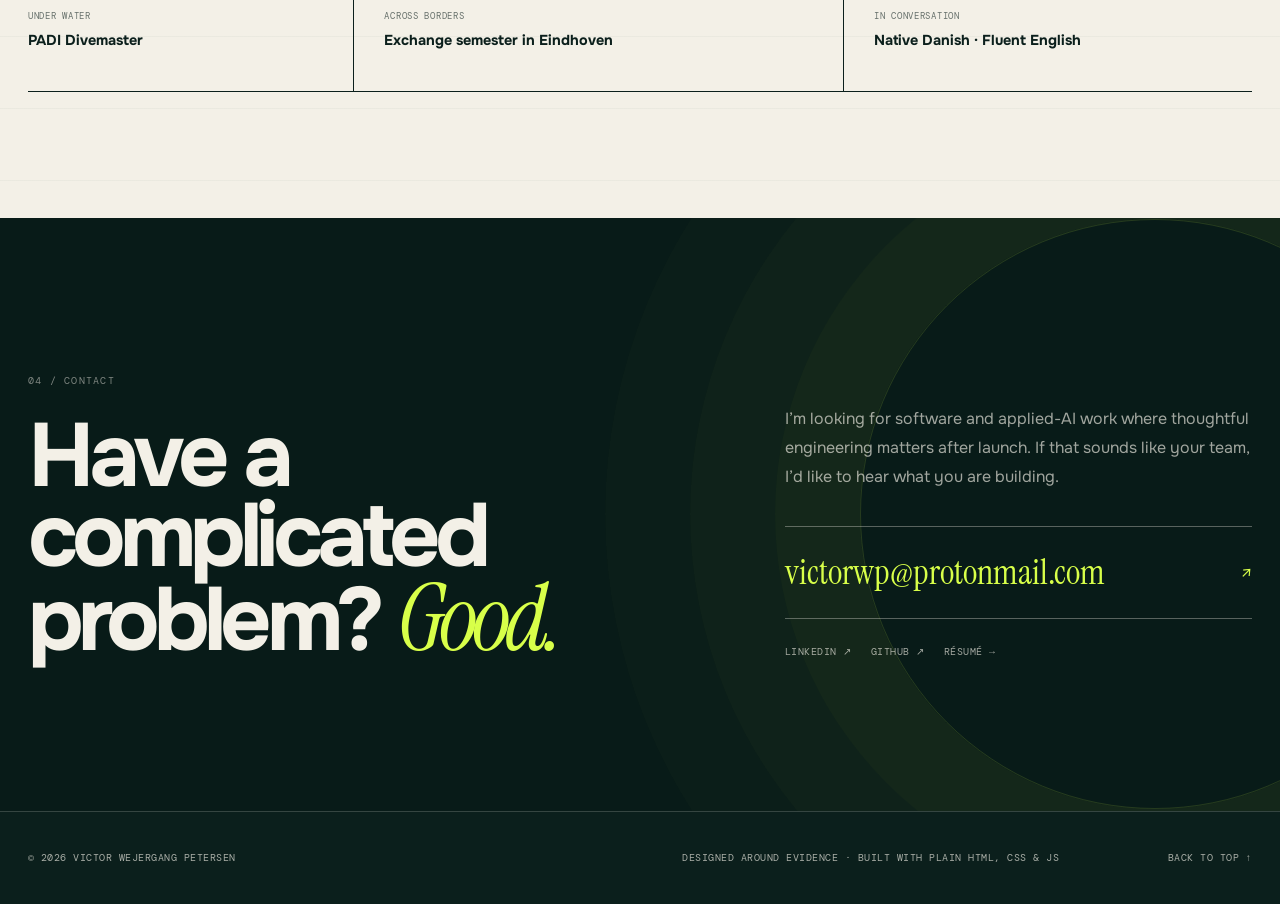
==== commit f5e0eb8e: "Clarify engineering process diagram" ====
--- a/index.html
+++ b/index.html
@@ -175,8 +175,13 @@
               <span>Operating model</span>
             </div>
 
+            <p class="system-card__summary">
+              <strong>Need → software → evidence.</strong>
+              I turn an unclear problem into a working system, then use testing to sharpen the next pass.
+            </p>
+
             <div class="system-orbit" data-orbit>
-              <svg viewBox="0 0 540 420" aria-hidden="true">
+              <svg viewBox="0 0 540 300" aria-hidden="true">
                 <defs>
                   <filter id="softGlow" x="-40%" y="-40%" width="180%" height="180%">
                     <feGaussianBlur stdDeviation="7" result="blur" />
@@ -185,42 +190,56 @@
                       <feMergeNode in="SourceGraphic" />
                     </feMerge>
                   </filter>
+                  <marker id="flowArrowSignal" viewBox="0 0 8 8" refX="7" refY="4" markerWidth="8" markerHeight="8" orient="auto">
+                    <path d="M0 0L8 4L0 8Z" />
+                  </marker>
+                  <marker id="flowArrowWarm" viewBox="0 0 8 8" refX="7" refY="4" markerWidth="8" markerHeight="8" orient="auto">
+                    <path d="M0 0L8 4L0 8Z" />
+                  </marker>
+                  <marker id="feedbackArrow" viewBox="0 0 8 8" refX="7" refY="4" markerWidth="8" markerHeight="8" orient="auto">
+                    <path d="M0 0L8 4L0 8Z" />
+                  </marker>
                 </defs>
-                <path class="orbit-grid" d="M42 92H498M42 210H498M42 328H498M122 42V378M270 42V378M418 42V378" />
-                <path class="orbit-path orbit-path--one" d="M79 291C121 171 191 111 276 116C364 121 412 180 454 269" />
-                <path class="orbit-path orbit-path--two" d="M91 122C153 244 238 310 329 298C388 291 429 260 462 207" />
-                <circle class="orbit-node orbit-node--signal" cx="91" cy="122" r="10" />
-                <circle class="orbit-node orbit-node--warm" cx="454" cy="269" r="10" />
-                <circle class="orbit-pulse" cx="270" cy="210" r="27" />
-                <g class="orbit-hub" transform="translate(270 210)">
-                  <circle class="orbit-node orbit-node--hub" r="16" />
-                  <circle class="orbit-hub__ring" r="11.5" />
+                <path class="orbit-grid" d="M36 52H504M36 136H504M36 220H504M90 34V250M270 34V250M450 34V250" />
+                <path class="orbit-path orbit-path--to-system" d="M102 136H250" marker-end="url(#flowArrowSignal)" />
+                <path class="orbit-path orbit-path--to-proof" d="M290 136H438" marker-end="url(#flowArrowWarm)" />
+                <path class="orbit-path orbit-path--feedback" d="M450 160C425 224 115 224 90 160" marker-end="url(#feedbackArrow)" />
+
+                <path class="orbit-label__leader" d="M90 118V126M270 118V126M450 118V126" />
+                <g class="orbit-label orbit-label--input">
+                  <rect class="orbit-label__plate" x="32" y="76" width="116" height="42" rx="2" />
+                  <text class="orbit-label__title" x="90" y="91">INPUT</text>
+                  <text class="orbit-label__detail" x="90" y="106">NEED / CONSTRAINT</text>
+                </g>
+                <g class="orbit-label orbit-label--system">
+                  <rect class="orbit-label__plate" x="212" y="76" width="116" height="42" rx="2" />
+                  <text class="orbit-label__title" x="270" y="91">SYSTEM</text>
+                  <text class="orbit-label__detail" x="270" y="106">WORKING SOFTWARE</text>
+                </g>
+                <g class="orbit-label orbit-label--proof">
+                  <rect class="orbit-label__plate" x="392" y="76" width="116" height="42" rx="2" />
+                  <text class="orbit-label__title" x="450" y="91">PROOF</text>
+                  <text class="orbit-label__detail" x="450" y="106">TESTS / EVIDENCE</text>
+                </g>
+
+                <circle class="orbit-node orbit-node--signal" cx="90" cy="136" r="10" />
+                <circle class="orbit-node orbit-node--warm" cx="450" cy="136" r="10" />
+                <circle class="orbit-pulse" cx="270" cy="136" r="28" />
+                <g class="orbit-hub" transform="translate(270 136)">
+                  <circle class="orbit-node orbit-node--hub" r="17" />
+                  <circle class="orbit-hub__ring" r="12.5" />
                   <text class="orbit-center" x="0" y="0">SHIP</text>
                 </g>
-                <g class="orbit-label orbit-label--input">
-                  <path class="orbit-label__leader" d="M91 98V110" />
-                  <rect class="orbit-label__plate" x="49" y="72" width="84" height="26" rx="2" />
-                  <text class="orbit-label__text" x="91" y="85">INPUT</text>
+                <g class="orbit-runner" filter="url(#softGlow)">
+                  <circle r="5" />
+                  <animateMotion dur="4.8s" repeatCount="1" fill="freeze" path="M90 136H450" />
                 </g>
-                <g class="orbit-label orbit-label--system">
-                  <path class="orbit-label__leader" d="M270 184V192" />
-                  <rect class="orbit-label__plate" x="228" y="158" width="84" height="26" rx="2" />
-                  <text class="orbit-label__text" x="270" y="171">SYSTEM</text>
-                </g>
-                <g class="orbit-label orbit-label--proof">
-                  <path class="orbit-label__leader" d="M454 279V305" />
-                  <rect class="orbit-label__plate" x="412" y="305" width="84" height="26" rx="2" />
-                  <text class="orbit-label__text" x="454" y="318">PROOF</text>
-                </g>
-                <g class="orbit-runner" filter="url(#softGlow)">
-                  <circle r="7" />
-                  <animateMotion dur="4.8s" repeatCount="1" fill="freeze" path="M79 291C121 171 191 111 276 116C364 121 412 180 454 269" />
-                </g>
+                <text class="orbit-feedback-label" x="270" y="224">TEST · LEARN · REFINE</text>
               </svg>
               <div class="system-orbit__stages" aria-hidden="true">
-                <span><b>01</b> Understand</span>
-                <span><b>02</b> Build</span>
-                <span><b>03</b> Verify</span>
+                <span><b>01 · Input</b> Understand</span>
+                <span><b>02 · System</b> Build</span>
+                <span><b>03 · Proof</b> Verify</span>
               </div>
             </div>
 
--- a/styles.css
+++ b/styles.css
@@ -531,12 +531,32 @@
   text-transform: uppercase;
 }
 
+.system-card__summary {
+  margin: 0;
+  padding: 18px 22px 6px;
+  color: rgba(243, 240, 231, 0.66);
+  font-size: 0.76rem;
+  line-height: 1.55;
+}
+
+.system-card__summary strong {
+  display: block;
+  margin-bottom: 3px;
+  color: var(--paper);
+  font-family: var(--mono);
+  font-size: 0.7rem;
+  font-weight: 500;
+  letter-spacing: 0.055em;
+  text-transform: uppercase;
+}
+
 .system-orbit {
   position: relative;
   padding: 4px 12px 0;
 }
 
 .system-orbit svg {
+  display: block;
   width: 100%;
 }
 
@@ -549,16 +569,35 @@
 .orbit-path {
   fill: none;
   stroke-linecap: round;
-  stroke-width: 2.4;
-}
-
-.orbit-path--one {
+  stroke-width: 1.8;
+  vector-effect: non-scaling-stroke;
+}
+
+.orbit-path--to-system {
   stroke: var(--signal);
-  stroke-dasharray: 3 9;
-}
-
-.orbit-path--two {
-  stroke: rgba(243, 240, 231, 0.3);
+  stroke-dasharray: 3 7;
+}
+
+.orbit-path--to-proof {
+  stroke: rgba(116, 176, 255, 0.74);
+}
+
+.orbit-path--feedback {
+  stroke: rgba(243, 240, 231, 0.28);
+  stroke-width: 1.2;
+  stroke-dasharray: 4 7;
+}
+
+#flowArrowSignal path {
+  fill: var(--signal);
+}
+
+#flowArrowWarm path {
+  fill: var(--warm);
+}
+
+#feedbackArrow path {
+  fill: rgba(243, 240, 231, 0.46);
 }
 
 .orbit-node {
@@ -621,7 +660,7 @@
 
 .system-orbit .orbit-center {
   fill: var(--paper);
-  font-size: 7.5px;
+  font-size: 8px;
   font-weight: 500;
   letter-spacing: 0.07em;
   text-anchor: middle;
@@ -630,9 +669,8 @@
 
 .orbit-label__leader {
   fill: none;
-  stroke: rgba(243, 240, 231, 0.42);
+  stroke: rgba(243, 240, 231, 0.34);
   stroke-width: 1;
-  stroke-dasharray: 2 3;
   vector-effect: non-scaling-stroke;
 }
 
@@ -655,13 +693,30 @@
   stroke: rgba(255, 107, 74, 0.54);
 }
 
-.system-orbit .orbit-label__text {
+.system-orbit .orbit-label__title,
+.system-orbit .orbit-label__detail,
+.system-orbit .orbit-feedback-label {
+  text-anchor: middle;
+  dominant-baseline: central;
+}
+
+.system-orbit .orbit-label__title {
   fill: rgba(243, 240, 231, 0.82);
-  font-size: 7.5px;
+  font-size: 9px;
   font-weight: 500;
   letter-spacing: 0.14em;
-  text-anchor: middle;
-  dominant-baseline: central;
+}
+
+.system-orbit .orbit-label__detail {
+  fill: rgba(243, 240, 231, 0.48);
+  font-size: 6.5px;
+  letter-spacing: 0.08em;
+}
+
+.system-orbit .orbit-feedback-label {
+  fill: rgba(243, 240, 231, 0.46);
+  font-size: 7px;
+  letter-spacing: 0.16em;
 }
 
 .system-orbit__stages {
@@ -679,7 +734,8 @@
   display: flex;
   align-items: center;
   justify-content: center;
-  gap: 7px;
+  flex-direction: column;
+  gap: 3px;
   padding: 9px 5px;
   border-right: 1px solid rgba(243, 240, 231, 0.12);
   color: rgba(243, 240, 231, 0.74);
@@ -695,7 +751,7 @@
 
 .system-orbit__stages b {
   color: var(--signal);
-  font-size: 0.48rem;
+  font-size: 0.43rem;
   font-weight: 500;
 }
 
@@ -2357,6 +2413,15 @@
     padding: 12px 14px;
   }
 
+  .system-card__summary {
+    padding: 15px 17px 4px;
+    font-size: 0.72rem;
+  }
+
+  .system-card__summary strong {
+    font-size: 0.64rem;
+  }
+
   .system-orbit {
     padding-inline: 0;
   }
